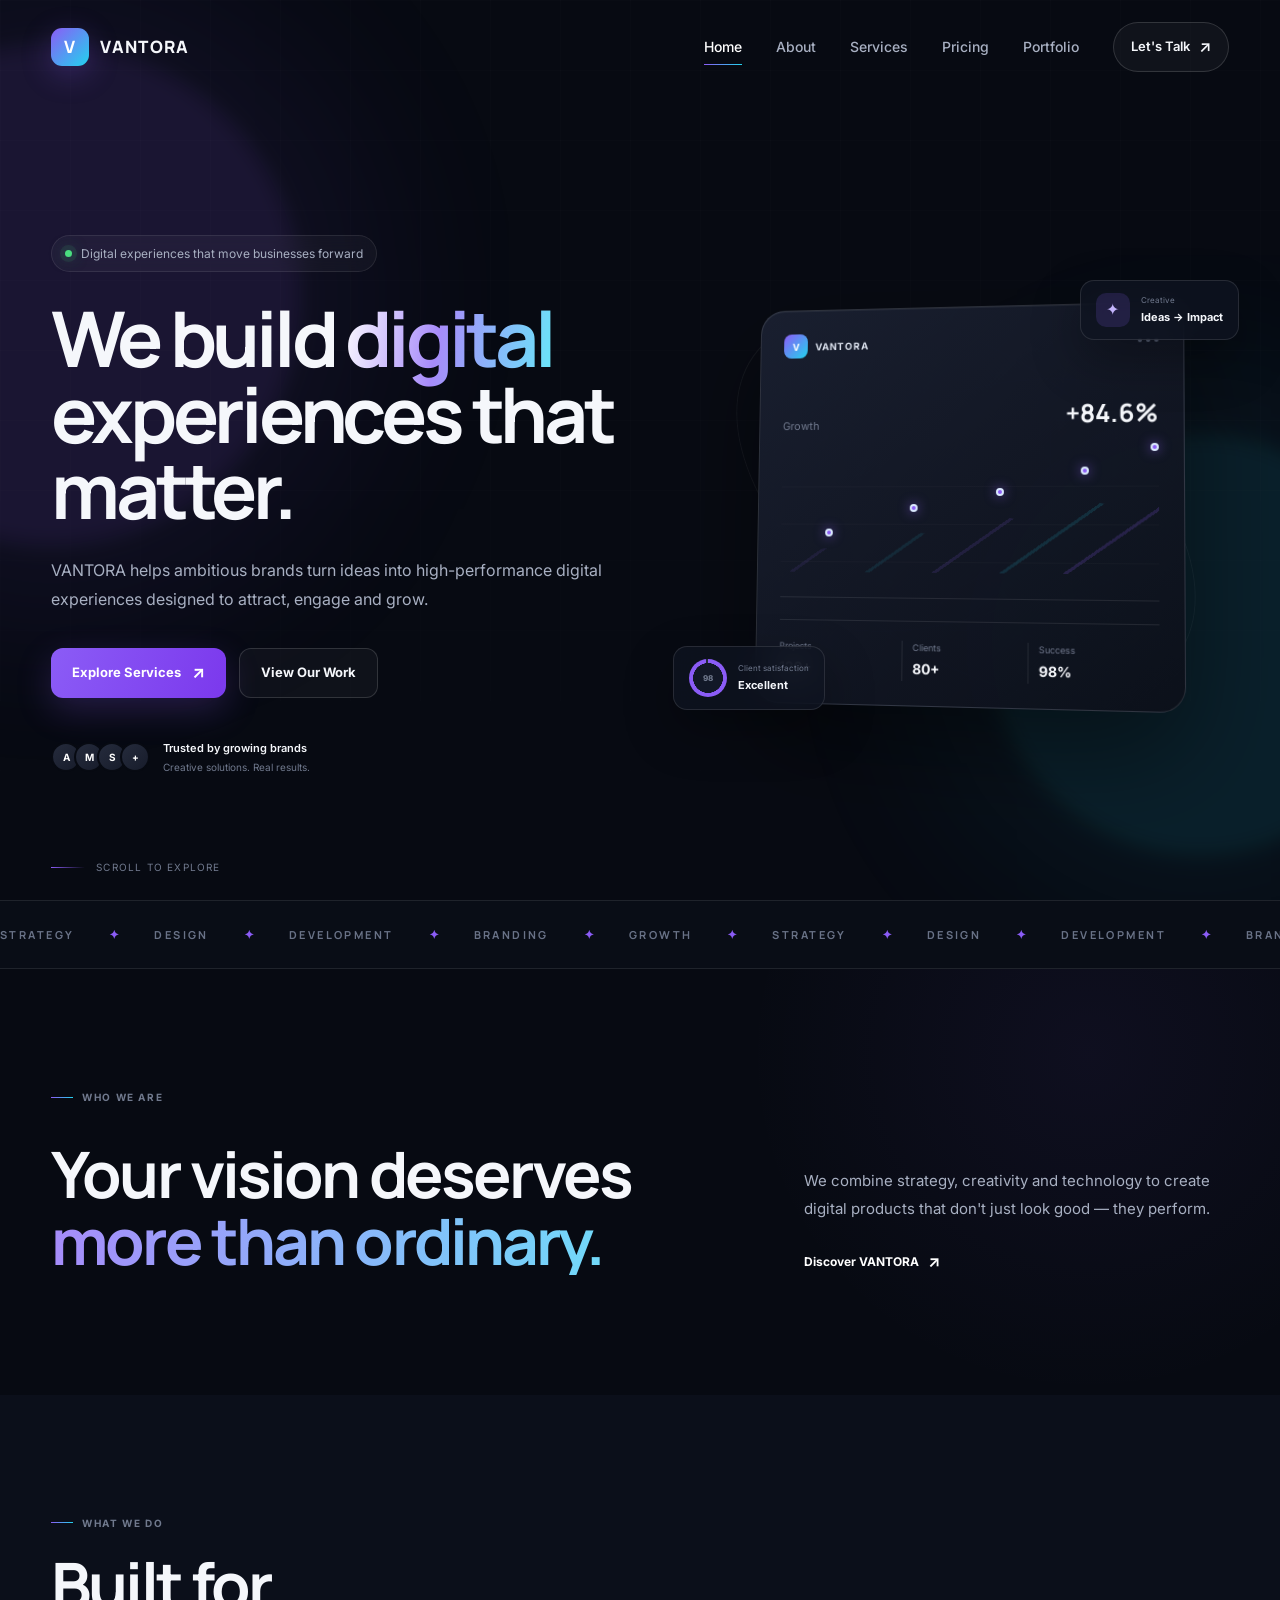
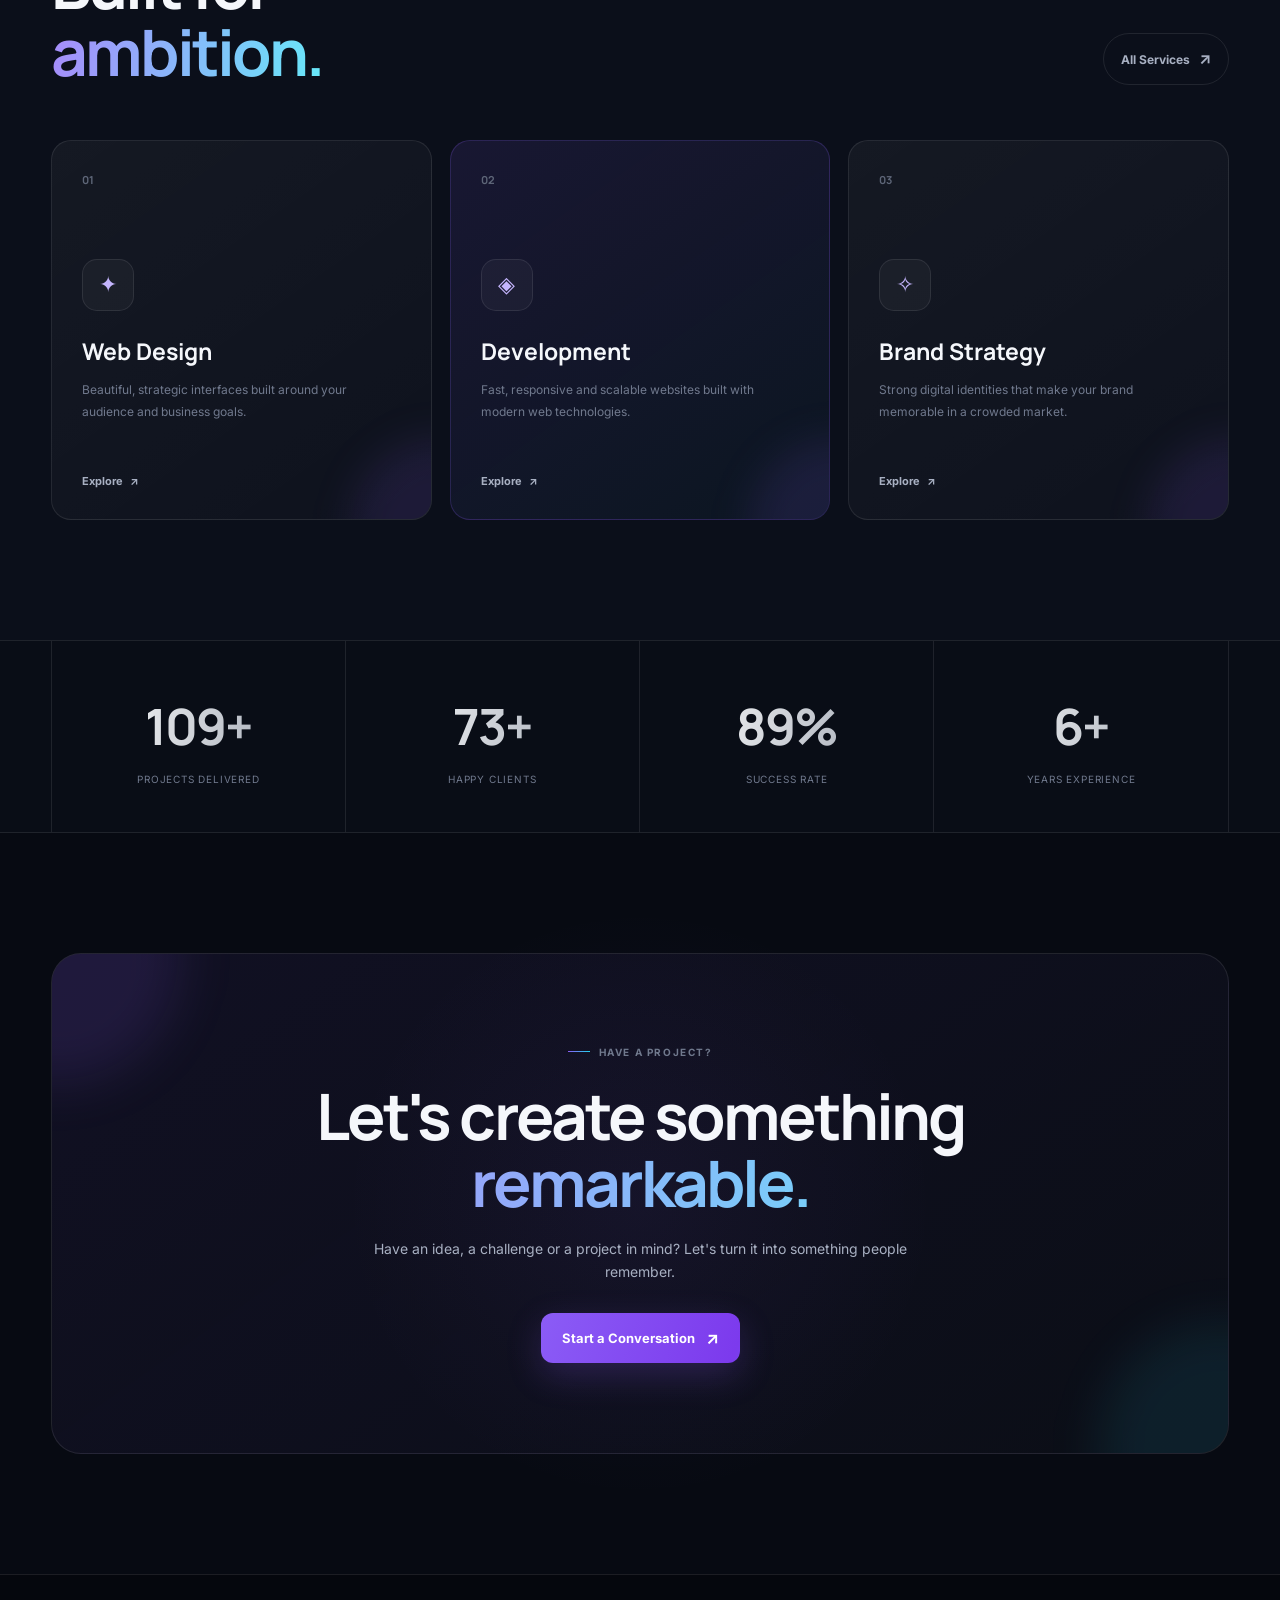
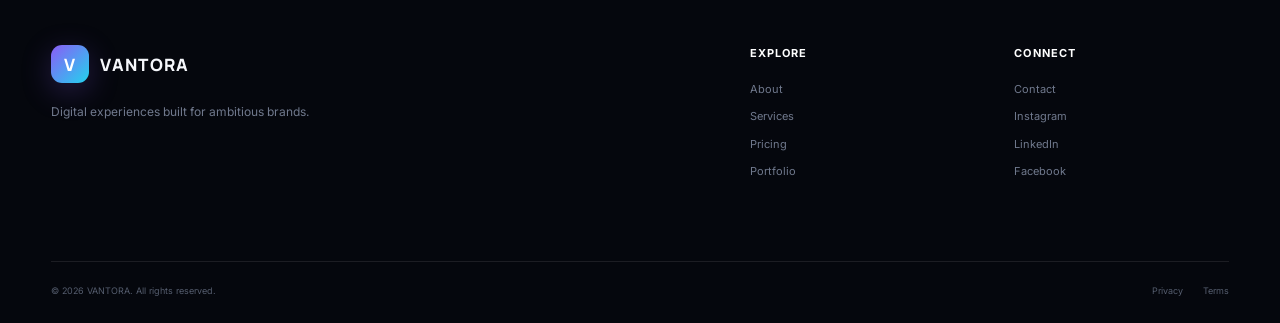
==== index.html @ e3893f73 "Add files via upload" ====
<!DOCTYPE html>
<html lang="en">
<head>
    <meta charset="UTF-8">
    <meta name="viewport" content="width=device-width, initial-scale=1.0">

    <title>VANTORA — Digital Excellence</title>
    <meta name="description" content="VANTORA creates premium digital experiences, modern websites and powerful digital solutions.">

    <link rel="preconnect" href="https://fonts.googleapis.com">
    <link rel="preconnect" href="https://fonts.gstatic.com" crossorigin>
    <link href="https://fonts.googleapis.com/css2?family=Inter:wght@400;500;600;700;800&family=Manrope:wght@500;600;700;800&display=swap" rel="stylesheet">

    <link rel="stylesheet" href="style.css">
</head>

<body>

    <!-- =========================
         PAGE LOADER
    ========================== -->
    <div class="page-loader" id="pageLoader">
        <div class="loader-logo">V</div>
        <div class="loader-line"></div>
    </div>


    <!-- =========================
         HEADER
    ========================== -->
    <header class="header" id="header">

        <div class="container nav-container">

            <a href="index.html" class="logo">
                <span class="logo-mark">V</span>
                <span class="logo-text">VANTORA</span>
            </a>

            <nav class="nav-menu" id="navMenu">

                <a href="index.html" class="nav-link active">Home</a>
                <a href="about.html" class="nav-link">About</a>
                <a href="services.html" class="nav-link">Services</a>
                <a href="pricing.html" class="nav-link">Pricing</a>
                <a href="portfolio.html" class="nav-link">Portfolio</a>

                <a href="contact.html" class="nav-cta">
                    Let's Talk
                    <span>↗</span>
                </a>

            </nav>

            <button class="menu-toggle" id="menuToggle" aria-label="Open Menu">
                <span></span>
                <span></span>
                <span></span>
            </button>

        </div>

    </header>


    <!-- =========================
         HERO SECTION
    ========================== -->
    <main>

        <section class="hero">

            <div class="hero-glow glow-one"></div>
            <div class="hero-glow glow-two"></div>

            <div class="hero-grid"></div>

            <div class="container hero-container">

                <div class="hero-content">

                    <div class="hero-badge">
                        <span class="status-dot"></span>
                        Digital experiences that move businesses forward
                    </div>

                    <h1>
                        We build
                        <span class="gradient-text">digital</span>
                        experiences that matter.
                    </h1>

                    <p class="hero-description">
                        VANTORA helps ambitious brands turn ideas into
                        high-performance digital experiences designed to
                        attract, engage and grow.
                    </p>

                    <div class="hero-buttons">

                        <a href="services.html" class="btn btn-primary">
                            Explore Services
                            <span>↗</span>
                        </a>

                        <a href="portfolio.html" class="btn btn-secondary">
                            View Our Work
                        </a>

                    </div>

                    <div class="hero-trust">

                        <div class="trust-avatars">
                            <div class="avatar">A</div>
                            <div class="avatar">M</div>
                            <div class="avatar">S</div>
                            <div class="avatar">+</div>
                        </div>

                        <div>
                            <strong>Trusted by growing brands</strong>
                            <span>Creative solutions. Real results.</span>
                        </div>

                    </div>

                </div>


                <!-- HERO VISUAL -->

                <div class="hero-visual">

                    <div class="visual-orbit orbit-one"></div>
                    <div class="visual-orbit orbit-two"></div>

                    <div class="visual-card main-card">

                        <div class="card-top">

                            <div class="mini-brand">
                                <span>V</span>
                                VANTORA
                            </div>

                            <div class="card-dots">
                                <i></i>
                                <i></i>
                                <i></i>
                            </div>

                        </div>

                        <div class="chart-area">

                            <div class="chart-label">
                                <span>Growth</span>
                                <strong>+84.6%</strong>
                            </div>

                            <div class="chart">
                                <span class="chart-line"></span>
                                <span class="chart-point point-one"></span>
                                <span class="chart-point point-two"></span>
                                <span class="chart-point point-three"></span>
                                <span class="chart-point point-four"></span>
                                <span class="chart-point point-five"></span>
                            </div>

                        </div>

                        <div class="card-stats">

                            <div>
                                <span>Projects</span>
                                <strong>120+</strong>
                            </div>

                            <div>
                                <span>Clients</span>
                                <strong>80+</strong>
                            </div>

                            <div>
                                <span>Success</span>
                                <strong>98%</strong>
                            </div>

                        </div>

                    </div>


                    <div class="floating-card floating-top">

                        <div class="floating-icon">✦</div>

                        <div>
                            <span>Creative</span>
                            <strong>Ideas → Impact</strong>
                        </div>

                    </div>


                    <div class="floating-card floating-bottom">

                        <div class="progress-circle">
                            <span>98</span>
                        </div>

                        <div>
                            <span>Client satisfaction</span>
                            <strong>Excellent</strong>
                        </div>

                    </div>

                </div>

            </div>


            <div class="hero-bottom">

                <div class="container">

                    <div class="scroll-indicator">
                        <span class="scroll-line"></span>
                        Scroll to explore
                    </div>

                </div>

            </div>

        </section>


        <!-- =========================
             MARQUEE
        ========================== -->

        <section class="marquee-section">

            <div class="marquee">

                <div class="marquee-track">

                    <span>STRATEGY</span>
                    <b>✦</b>
                    <span>DESIGN</span>
                    <b>✦</b>
                    <span>DEVELOPMENT</span>
                    <b>✦</b>
                    <span>BRANDING</span>
                    <b>✦</b>
                    <span>GROWTH</span>
                    <b>✦</b>

                    <span>STRATEGY</span>
                    <b>✦</b>
                    <span>DESIGN</span>
                    <b>✦</b>
                    <span>DEVELOPMENT</span>
                    <b>✦</b>
                    <span>BRANDING</span>
                    <b>✦</b>
                    <span>GROWTH</span>
                    <b>✦</b>

                </div>

            </div>

        </section>


        <!-- =========================
             INTRO SECTION
        ========================== -->

        <section class="intro-section section-padding">

            <div class="container">

                <div class="section-label">
                    <span></span>
                    WHO WE ARE
                </div>

                <div class="intro-grid">

                    <h2>
                        Your vision deserves
                        <span>more than ordinary.</span>
                    </h2>

                    <div class="intro-text">

                        <p>
                            We combine strategy, creativity and technology
                            to create digital products that don't just look
                            good — they perform.
                        </p>

                        <a href="about.html" class="text-link">
                            Discover VANTORA
                            <span>↗</span>
                        </a>

                    </div>

                </div>

            </div>

        </section>


        <!-- =========================
             SERVICES PREVIEW
        ========================== -->

        <section class="services-preview section-padding">

            <div class="container">

                <div class="section-heading">

                    <div>

                        <div class="section-label">
                            <span></span>
                            WHAT WE DO
                        </div>

                        <h2>
                            Built for
                            <span>ambition.</span>
                        </h2>

                    </div>

                    <a href="services.html" class="outline-link">
                        All Services
                        <span>↗</span>
                    </a>

                </div>


                <div class="services-grid">

                    <article class="service-card">

                        <div class="service-number">01</div>

                        <div class="service-icon">✦</div>

                        <h3>Web Design</h3>

                        <p>
                            Beautiful, strategic interfaces built around
                            your audience and business goals.
                        </p>

                        <a href="services.html">
                            Explore
                            <span>↗</span>
                        </a>

                    </article>


                    <article class="service-card featured">

                        <div class="service-number">02</div>

                        <div class="service-icon">◈</div>

                        <h3>Development</h3>

                        <p>
                            Fast, responsive and scalable websites built
                            with modern web technologies.
                        </p>

                        <a href="services.html">
                            Explore
                            <span>↗</span>
                        </a>

                    </article>


                    <article class="service-card">

                        <div class="service-number">03</div>

                        <div class="service-icon">✧</div>

                        <h3>Brand Strategy</h3>

                        <p>
                            Strong digital identities that make your brand
                            memorable in a crowded market.
                        </p>

                        <a href="services.html">
                            Explore
                            <span>↗</span>
                        </a>

                    </article>

                </div>

            </div>

        </section>


        <!-- =========================
             STATS
        ========================== -->

        <section class="stats-section">

            <div class="container stats-grid">

                <div class="stat-item">

                    <strong data-count="120">0</strong>
                    <span>Projects Delivered</span>

                </div>

                <div class="stat-item">

                    <strong data-count="80">0</strong>
                    <span>Happy Clients</span>

                </div>

                <div class="stat-item">

                    <strong data-count="98">0</strong>
                    <span>Success Rate</span>

                </div>

                <div class="stat-item">

                    <strong data-count="7">0</strong>
                    <span>Years Experience</span>

                </div>

            </div>

        </section>


        <!-- =========================
             CTA
        ========================== -->

        <section class="cta-section section-padding">

            <div class="container">

                <div class="cta-box">

                    <div class="cta-glow"></div>

                    <div class="section-label">
                        <span></span>
                        HAVE A PROJECT?
                    </div>

                    <h2>
                        Let's create something
                        <span>remarkable.</span>
                    </h2>

                    <p>
                        Have an idea, a challenge or a project in mind?
                        Let's turn it into something people remember.
                    </p>

                    <a href="contact.html" class="btn btn-primary">
                        Start a Conversation
                        <span>↗</span>
                    </a>

                </div>

            </div>

        </section>

    </main>


    <!-- =========================
         FOOTER
    ========================== -->

    <footer class="footer">

        <div class="container">

            <div class="footer-top">

                <div class="footer-brand">

                    <a href="index.html" class="logo">

                        <span class="logo-mark">V</span>
                        <span class="logo-text">VANTORA</span>

                    </a>

                    <p>
                        Digital experiences built for ambitious brands.
                    </p>

                </div>


                <div class="footer-links">

                    <div>

                        <h4>Explore</h4>

                        <a href="about.html">About</a>
                        <a href="services.html">Services</a>
                        <a href="pricing.html">Pricing</a>
                        <a href="portfolio.html">Portfolio</a>

                    </div>


                    <div>

                        <h4>Connect</h4>

                        <a href="contact.html">Contact</a>
                        <a href="#">Instagram</a>
                        <a href="#">LinkedIn</a>
                        <a href="#">Facebook</a>

                    </div>

                </div>

            </div>


            <div class="footer-bottom">

                <span>
                    © 2026 VANTORA. All rights reserved.
                </span>

                <div>

                    <a href="#">Privacy</a>
                    <a href="#">Terms</a>

                </div>

            </div>

        </div>

    </footer>


    <script src="script.js"></script>

</body>
</html>
---- style.css ----
/* =========================================================
   VANTORA — PREMIUM WEBSITE
   Main Stylesheet
========================================================= */

/* =========================
   ROOT
========================= */

:root {
    --bg: #070a12;
    --bg-soft: #0b0f1a;
    --surface: #101522;
    --surface-2: #151b2a;

    --text: #f5f7fb;
    --text-soft: #a8b0c2;
    --text-muted: #70798d;

    --accent: #8b5cf6;
    --accent-2: #22d3ee;

    --border: rgba(255, 255, 255, 0.09);
    --border-light: rgba(255, 255, 255, 0.14);

    --container: 1200px;

    --radius-sm: 12px;
    --radius-md: 20px;
    --radius-lg: 30px;

    --transition: 0.35s ease;
}


/* =========================
   RESET
========================= */

* {
    margin: 0;
    padding: 0;
    box-sizing: border-box;
}

html {
    scroll-behavior: smooth;
}

body {
    font-family: "Inter", sans-serif;
    background: var(--bg);
    color: var(--text);
    overflow-x: hidden;
    line-height: 1.6;
}

body.loaded {
    overflow-x: hidden;
}

a {
    color: inherit;
    text-decoration: none;
}

button,
input,
textarea {
    font: inherit;
}

button {
    border: none;
    cursor: pointer;
}

img {
    max-width: 100%;
    display: block;
}

::selection {
    background: var(--accent);
    color: white;
}


/* =========================
   SCROLLBAR
========================= */

::-webkit-scrollbar {
    width: 8px;
}

::-webkit-scrollbar-track {
    background: #070a12;
}

::-webkit-scrollbar-thumb {
    background: #292f42;
    border-radius: 20px;
}

::-webkit-scrollbar-thumb:hover {
    background: #444c66;
}


/* =========================
   CONTAINER
========================= */

.container {
    width: min(92%, var(--container));
    margin: 0 auto;
}

.section-padding {
    padding: 120px 0;
}


/* =========================
   PAGE LOADER
========================= */

.page-loader {
    position: fixed;
    inset: 0;
    z-index: 9999;

    display: flex;
    flex-direction: column;
    justify-content: center;
    align-items: center;

    background: #070a12;

    transition:
        opacity 0.7s ease,
        visibility 0.7s ease;
}

.page-loader.hide {
    opacity: 0;
    visibility: hidden;
    pointer-events: none;
}

.loader-logo {
    width: 64px;
    height: 64px;

    display: grid;
    place-items: center;

    border: 1px solid rgba(255,255,255,0.2);
    border-radius: 18px;

    font-family: "Manrope", sans-serif;
    font-size: 28px;
    font-weight: 800;

    background:
        linear-gradient(135deg,
        rgba(139,92,246,0.25),
        rgba(34,211,238,0.12));

    box-shadow:
        0 0 40px rgba(139,92,246,0.25);
}

.loader-line {
    width: 100px;
    height: 2px;

    margin-top: 22px;

    overflow: hidden;

    background: rgba(255,255,255,0.1);
}

.loader-line::after {
    content: "";
    display: block;

    width: 45%;
    height: 100%;

    background: linear-gradient(
        90deg,
        var(--accent),
        var(--accent-2)
    );

    animation: loaderMove 1.2s infinite ease-in-out;
}

@keyframes loaderMove {
    0% {
        transform: translateX(-120%);
    }

    100% {
        transform: translateX(300%);
    }
}


/* =========================
   HEADER
========================= */

.header {
    position: fixed;
    top: 0;
    left: 0;

    width: 100%;
    z-index: 1000;

    padding: 22px 0;

    transition:
        background var(--transition),
        padding var(--transition),
        border var(--transition);
}

.header.scrolled {
    padding: 14px 0;

    background: rgba(7, 10, 18, 0.82);

    backdrop-filter: blur(20px);
    -webkit-backdrop-filter: blur(20px);

    border-bottom: 1px solid var(--border);
}

.nav-container {
    display: flex;
    align-items: center;
    justify-content: space-between;
}


/* =========================
   LOGO
========================= */

.logo {
    display: inline-flex;
    align-items: center;
    gap: 11px;

    font-family: "Manrope", sans-serif;
    font-size: 17px;
    font-weight: 800;
    letter-spacing: 0.08em;
}

.logo-mark {
    width: 38px;
    height: 38px;

    display: grid;
    place-items: center;

    border-radius: 11px;

    background:
        linear-gradient(
            135deg,
            var(--accent),
            var(--accent-2)
        );

    color: white;

    font-size: 17px;

    box-shadow:
        0 8px 30px rgba(139,92,246,0.25);
}

.logo-text {
    color: var(--text);
}


/* =========================
   NAVIGATION
========================= */

.nav-menu {
    display: flex;
    align-items: center;
    gap: 34px;
}

.nav-link {
    position: relative;

    color: var(--text-soft);

    font-size: 14px;
    font-weight: 500;

    transition: color var(--transition);
}

.nav-link::after {
    content: "";

    position: absolute;
    left: 0;
    bottom: -7px;

    width: 0;
    height: 1px;

    background: linear-gradient(
        90deg,
        var(--accent),
        var(--accent-2)
    );

    transition: width var(--transition);
}

.nav-link:hover,
.nav-link.active {
    color: white;
}

.nav-link:hover::after,
.nav-link.active::after {
    width: 100%;
}

.nav-cta {
    display: inline-flex;
    align-items: center;
    gap: 9px;

    padding: 11px 17px;

    border: 1px solid var(--border-light);
    border-radius: 999px;

    background: rgba(255,255,255,0.04);

    font-size: 13px;
    font-weight: 600;

    transition:
        background var(--transition),
        border var(--transition),
        transform var(--transition);
}

.nav-cta span {
    font-size: 16px;
}

.nav-cta:hover {
    background: rgba(255,255,255,0.09);
    border-color: rgba(255,255,255,0.25);
    transform: translateY(-2px);
}


/* =========================
   MOBILE MENU
========================= */

.menu-toggle {
    display: none;

    width: 45px;
    height: 45px;

    border: 1px solid var(--border);
    border-radius: 12px;

    background: rgba(255,255,255,0.04);
}

.menu-toggle span {
    display: block;

    width: 20px;
    height: 2px;

    margin: 4px auto;

    background: white;

    transition: var(--transition);
}


/* =========================
   HERO
========================= */

.hero {
    position: relative;

    min-height: 100vh;

    display: flex;
    align-items: center;

    padding-top: 110px;

    overflow: hidden;
}

.hero-grid {
    position: absolute;
    inset: 0;

    opacity: 0.32;

    background-image:
        linear-gradient(
            rgba(255,255,255,0.035) 1px,
            transparent 1px
        ),
        linear-gradient(
            90deg,
            rgba(255,255,255,0.035) 1px,
            transparent 1px
        );

    background-size: 70px 70px;

    mask-image: linear-gradient(
        to bottom,
        black 0%,
        rgba(0,0,0,0.7) 60%,
        transparent 100%
    );
}

.hero-glow {
    position: absolute;

    border-radius: 50%;

    filter: blur(10px);

    pointer-events: none;
}

.glow-one {
    width: 500px;
    height: 500px;

    top: 5%;
    left: -200px;

    background: rgba(139,92,246,0.14);

    box-shadow:
        0 0 180px 80px rgba(139,92,246,0.08);
}

.glow-two {
    width: 420px;
    height: 420px;

    right: -130px;
    bottom: 5%;

    background: rgba(34,211,238,0.11);

    box-shadow:
        0 0 180px 70px rgba(34,211,238,0.06);
}

.hero-container {
    position: relative;
    z-index: 2;

    display: grid;
    grid-template-columns: 1.05fr 0.95fr;
    gap: 70px;

    align-items: center;
}

.hero-content {
    max-width: 700px;
}

.hero-badge {
    display: inline-flex;
    align-items: center;
    gap: 9px;

    padding: 8px 13px;

    border: 1px solid var(--border);
    border-radius: 999px;

    background: rgba(255,255,255,0.035);

    color: var(--text-soft);

    font-size: 12px;

    backdrop-filter: blur(10px);
}

.status-dot {
    width: 7px;
    height: 7px;

    border-radius: 50%;

    background: #4ade80;

    box-shadow:
        0 0 0 5px rgba(74,222,128,0.09),
        0 0 15px rgba(74,222,128,0.5);

    animation: pulse 2s infinite;
}

@keyframes pulse {
    0%,
    100% {
        opacity: 1;
    }

    50% {
        opacity: 0.45;
    }
}

.hero h1 {
    margin-top: 28px;

    font-family: "Manrope", sans-serif;

    font-size: clamp(48px, 6vw, 82px);
    line-height: 0.99;

    letter-spacing: -0.055em;

    max-width: 760px;
}

.gradient-text {
    background:
        linear-gradient(
            100deg,
            #ffffff 0%,
            #a78bfa 45%,
            #67e8f9 100%
        );

    -webkit-background-clip: text;
    background-clip: text;

    color: transparent;
}

.hero-description {
    max-width: 590px;

    margin-top: 28px;

    color: var(--text-soft);

    font-size: 16px;
    line-height: 1.8;
}

.hero-buttons {
    display: flex;
    flex-wrap: wrap;
    gap: 13px;

    margin-top: 34px;
}

.btn {
    display: inline-flex;
    align-items: center;
    justify-content: center;
    gap: 11px;

    min-height: 50px;

    padding: 0 21px;

    border-radius: 12px;

    font-size: 13px;
    font-weight: 700;

    transition:
        transform var(--transition),
        box-shadow var(--transition),
        background var(--transition);
}

.btn span {
    font-size: 17px;
}

.btn-primary {
    color: white;

    background:
        linear-gradient(
            110deg,
            var(--accent),
            #7c3aed 50%,
            var(--accent-2)
        );

    background-size: 200% 100%;

    box-shadow:
        0 12px 35px rgba(139,92,246,0.22);
}

.btn-primary:hover {
    transform: translateY(-3px);

    background-position: 100% 0;

    box-shadow:
        0 18px 45px rgba(139,92,246,0.3);
}

.btn-secondary {
    border: 1px solid var(--border-light);

    background: rgba(255,255,255,0.035);

    color: var(--text);
}

.btn-secondary:hover {
    transform: translateY(-3px);

    background: rgba(255,255,255,0.08);
}


/* =========================
   HERO TRUST
========================= */

.hero-trust {
    display: flex;
    align-items: center;
    gap: 13px;

    margin-top: 42px;
}

.trust-avatars {
    display: flex;
}

.avatar {
    width: 30px;
    height: 30px;

    margin-left: -7px;

    display: grid;
    place-items: center;

    border: 2px solid var(--bg);
    border-radius: 50%;

    background:
        linear-gradient(
            135deg,
            #252b3c,
            #171c2b
        );

    color: white;

    font-size: 10px;
    font-weight: 700;
}

.avatar:first-child {
    margin-left: 0;
}

.hero-trust strong,
.hero-trust span {
    display: block;
}

.hero-trust strong {
    font-size: 11px;
    font-weight: 600;
}

.hero-trust span {
    margin-top: 2px;

    color: var(--text-muted);

    font-size: 10px;
}


/* =========================
   HERO VISUAL
========================= */

.hero-visual {
    position: relative;

    min-height: 550px;

    display: grid;
    place-items: center;
}

.visual-orbit {
    position: absolute;

    border: 1px solid rgba(255,255,255,0.05);

    border-radius: 50%;

    transform: rotate(-20deg);
}

.orbit-one {
    width: 430px;
    height: 220px;
}

.orbit-two {
    width: 520px;
    height: 300px;

    transform: rotate(35deg);
}

.main-card {
    position: relative;
    z-index: 3;

    width: min(100%, 430px);

    padding: 24px;

    border: 1px solid rgba(255,255,255,0.12);
    border-radius: 25px;

    background:
        linear-gradient(
            145deg,
            rgba(25,31,48,0.96),
            rgba(11,15,25,0.96)
        );

    box-shadow:
        0 40px 100px rgba(0,0,0,0.45),
        inset 0 1px 0 rgba(255,255,255,0.05);

    transform: perspective(1000px) rotateY(-7deg) rotateX(3deg);

    animation: cardFloat 6s ease-in-out infinite;
}

@keyframes cardFloat {
    0%,
    100% {
        transform:
            perspective(1000px)
            rotateY(-7deg)
            rotateX(3deg)
            translateY(0);
    }

    50% {
        transform:
            perspective(1000px)
            rotateY(-7deg)
            rotateX(3deg)
            translateY(-10px);
    }
}

.card-top {
    display: flex;
    justify-content: space-between;
    align-items: center;
}

.mini-brand {
    display: flex;
    align-items: center;
    gap: 8px;

    color: #dbe1ed;

    font-size: 10px;
    font-weight: 700;
    letter-spacing: 0.08em;
}

.mini-brand span {
    width: 25px;
    height: 25px;

    display: grid;
    place-items: center;

    border-radius: 8px;

    background:
        linear-gradient(
            135deg,
            var(--accent),
            var(--accent-2)
        );

    color: white;
}

.card-dots {
    display: flex;
    gap: 4px;
}

.card-dots i {
    width: 4px;
    height: 4px;

    border-radius: 50%;

    background: #51596d;
}

.chart-area {
    margin-top: 40px;
}

.chart-label {
    display: flex;
    align-items: end;
    justify-content: space-between;
}

.chart-label span {
    color: var(--text-muted);
    font-size: 11px;
}

.chart-label strong {
    font-family: "Manrope", sans-serif;
    font-size: 25px;
}

.chart {
    position: relative;

    height: 150px;

    margin-top: 15px;

    border-bottom: 1px solid var(--border);

    background:
        repeating-linear-gradient(
            to bottom,
            transparent 0,
            transparent 37px,
            rgba(255,255,255,0.045) 38px
        );
}

.chart-line {
    position: absolute;

    left: 0;
    bottom: 25px;

    width: 100%;
    height: 100px;

    background:
        linear-gradient(
            145deg,
            transparent 0 7%,
            rgba(139,92,246,0.1) 7% 8%,
            transparent 8% 18%,
            rgba(34,211,238,0.12) 18% 19%,
            transparent 19% 29%,
            rgba(139,92,246,0.15) 29% 30%,
            transparent 30% 44%,
            rgba(34,211,238,0.15) 44% 45%,
            transparent 45% 57%,
            rgba(139,92,246,0.2) 57% 58%,
            transparent 58% 70%,
            rgba(34,211,238,0.2) 70% 71%,
            transparent 71% 82%,
            rgba(139,92,246,0.28) 82% 83%,
            transparent 83%
        );

    clip-path: polygon(
        0 90%,
        12% 76%,
        23% 82%,
        35% 58%,
        47% 66%,
        58% 42%,
        69% 51%,
        80% 26%,
        90% 34%,
        100% 4%,
        100% 100%,
        0 100%
    );

    opacity: 0.65;
}

.chart-point {
    position: absolute;

    width: 8px;
    height: 8px;

    border: 2px solid #dbeafe;

    border-radius: 50%;

    background: var(--accent);

    box-shadow:
        0 0 12px rgba(139,92,246,0.7);
}

.point-one {
    left: 12%;
    bottom: 61px;
}

.point-two {
    left: 35%;
    bottom: 86px;
}

.point-three {
    left: 58%;
    bottom: 102px;
}

.point-four {
    left: 80%;
    bottom: 123px;
}

.point-five {
    right: 0;
    bottom: 146px;
}

.card-stats {
    display: grid;
    grid-template-columns: repeat(3, 1fr);

    margin-top: 22px;

    padding-top: 19px;

    border-top: 1px solid var(--border);
}

.card-stats div {
    padding-right: 10px;

    border-right: 1px solid var(--border);
}

.card-stats div:last-child {
    border-right: none;
    padding-left: 10px;
}

.card-stats div:nth-child(2) {
    padding-left: 10px;
}

.card-stats span,
.card-stats strong {
    display: block;
}

.card-stats span {
    color: var(--text-muted);
    font-size: 9px;
}

.card-stats strong {
    margin-top: 3px;
    font-size: 14px;
}


/* =========================
   FLOATING CARDS
========================= */

.floating-card {
    position: absolute;
    z-index: 5;

    display: flex;
    align-items: center;
    gap: 11px;

    padding: 12px 15px;

    border: 1px solid rgba(255,255,255,0.11);
    border-radius: 14px;

    background: rgba(15,20,32,0.78);

    backdrop-filter: blur(16px);
    -webkit-backdrop-filter: blur(16px);

    box-shadow:
        0 20px 50px rgba(0,0,0,0.3);
}

.floating-top {
    top: 50px;
    right: -10px;

    animation: floatingTop 5s ease-in-out infinite;
}

.floating-bottom {
    left: -30px;
    bottom: 70px;

    animation: floatingBottom 5.5s ease-in-out infinite;
}

@keyframes floatingTop {
    0%,
    100% {
        transform: translateY(0);
    }

    50% {
        transform: translateY(-12px);
    }
}

@keyframes floatingBottom {
    0%,
    100% {
        transform: translateY(0);
    }

    50% {
        transform: translateY(10px);
    }
}

.floating-icon {
    width: 34px;
    height: 34px;

    display: grid;
    place-items: center;

    border-radius: 10px;

    background:
        rgba(139,92,246,0.16);

    color: #c4b5fd;
}

.floating-card span,
.floating-card strong {
    display: block;
}

.floating-card span {
    color: var(--text-muted);
    font-size: 8px;
}

.floating-card strong {
    margin-top: 2px;
    font-size: 11px;
}

.progress-circle {
    width: 38px;
    height: 38px;

    display: grid;
    place-items: center;

    border-radius: 50%;

    background:
        radial-gradient(
            circle,
            #121827 55%,
            transparent 56%
        ),
        conic-gradient(
            var(--accent) 0 98%,
            #242b3b 98%
        );

    font-size: 10px;
    font-weight: 800;
}


/* =========================
   HERO BOTTOM
========================= */

.hero-bottom {
    position: absolute;

    left: 0;
    bottom: 25px;

    width: 100%;

    z-index: 5;
}

.scroll-indicator {
    display: flex;
    align-items: center;
    gap: 11px;

    color: var(--text-muted);

    font-size: 10px;
    text-transform: uppercase;
    letter-spacing: 0.12em;
}

.scroll-line {
    width: 34px;
    height: 1px;

    background: linear-gradient(
        90deg,
        var(--accent),
        transparent
    );
}


/* =========================
   MARQUEE
========================= */

.marquee-section {
    overflow: hidden;

    border-top: 1px solid var(--border);
    border-bottom: 1px solid var(--border);

    background: #090d16;
}

.marquee {
    padding: 24px 0;
}

.marquee-track {
    width: max-content;

    display: flex;
    align-items: center;
    gap: 35px;

    animation: marquee 24s linear infinite;
}

.marquee-track span {
    font-family: "Manrope", sans-serif;

    color: #697287;

    font-size: 11px;
    font-weight: 700;
    letter-spacing: 0.22em;
}

.marquee-track b {
    color: #8b5cf6;
    font-size: 12px;
}

@keyframes marquee {
    from {
        transform: translateX(0);
    }

    to {
        transform: translateX(-50%);
    }
}


/* =========================
   SECTION LABEL
========================= */

.section-label {
    display: flex;
    align-items: center;
    gap: 9px;

    color: var(--text-muted);

    font-size: 10px;
    font-weight: 700;

    letter-spacing: 0.16em;
}

.section-label span {
    width: 22px;
    height: 1px;

    background:
        linear-gradient(
            90deg,
            var(--accent),
            var(--accent-2)
        );
}


/* =========================
   INTRO
========================= */

.intro-section {
    background:
        radial-gradient(
            circle at 85% 20%,
            rgba(139,92,246,0.06),
            transparent 30%
        );
}

.intro-grid {
    display: grid;
    grid-template-columns: 1fr 0.65fr;
    gap: 100px;

    margin-top: 35px;

    align-items: end;
}

.intro-grid h2,
.section-heading h2 {
    font-family: "Manrope", sans-serif;

    font-size: clamp(38px, 5vw, 65px);
    line-height: 1.05;

    letter-spacing: -0.045em;
}

.intro-grid h2 span,
.section-heading h2 span,
.cta-box h2 span {
    display: block;

    background:
        linear-gradient(
            100deg,
            #a78bfa,
            #67e8f9
        );

    -webkit-background-clip: text;
    background-clip: text;

    color: transparent;
}

.intro-text p {
    color: var(--text-soft);

    font-size: 15px;
    line-height: 1.85;
}

.text-link,
.outline-link {
    display: inline-flex;
    align-items: center;
    gap: 9px;

    margin-top: 26px;

    color: white;

    font-size: 12px;
    font-weight: 700;
}

.text-link span,
.outline-link span {
    font-size: 16px;

    transition: transform var(--transition);
}

.text-link:hover span,
.outline-link:hover span {
    transform: translate(4px, -4px);
}


/* =========================
   SERVICES
========================= */

.services-preview {
    background: var(--bg-soft);
}

.section-heading {
    display: flex;
    justify-content: space-between;
    align-items: end;
    gap: 30px;
}

.section-heading h2 {
    margin-top: 20px;
}

.outline-link {
    margin-top: 0;

    padding: 12px 17px;

    border: 1px solid var(--border);
    border-radius: 999px;

    color: var(--text-soft);

    transition:
        background var(--transition),
        color var(--transition),
        border var(--transition);
}

.outline-link:hover {
    color: white;

    border-color: var(--border-light);

    background: rgba(255,255,255,0.05);
}

.services-grid {
    display: grid;
    grid-template-columns: repeat(3, 1fr);
    gap: 18px;

    margin-top: 55px;
}

.service-card {
    position: relative;

    min-height: 380px;

    padding: 30px;

    overflow: hidden;

    border: 1px solid var(--border);
    border-radius: var(--radius-md);

    background:
        linear-gradient(
            145deg,
            rgba(255,255,255,0.045),
            rgba(255,255,255,0.015)
        );

    transition:
        transform var(--transition),
        border var(--transition),
        background var(--transition);
}

.service-card::before {
    content: "";

    position: absolute;

    width: 180px;
    height: 180px;

    right: -100px;
    bottom: -100px;

    border-radius: 50%;

    background: rgba(139,92,246,0.12);

    filter: blur(20px);

    transition: transform 0.5s ease;
}

.service-card:hover {
    transform: translateY(-8px);

    border-color: rgba(139,92,246,0.32);

    background:
        linear-gradient(
            145deg,
            rgba(139,92,246,0.09),
            rgba(255,255,255,0.025)
        );
}

.service-card:hover::before {
    transform: scale(2);
}

.service-card.featured {
    background:
        linear-gradient(
            145deg,
            rgba(139,92,246,0.11),
            rgba(34,211,238,0.035)
        );

    border-color: rgba(139,92,246,0.22);
}

.service-number {
    color: #5e6678;

    font-family: "Manrope", sans-serif;

    font-size: 11px;
    font-weight: 700;
}

.service-icon {
    width: 52px;
    height: 52px;

    display: grid;
    place-items: center;

    margin-top: 70px;

    border: 1px solid var(--border);
    border-radius: 15px;

    background: rgba(255,255,255,0.035);

    color: #c4b5fd;

    font-size: 22px;

    transition:
        transform var(--transition),
        background var(--transition);
}

.service-card:hover .service-icon {
    transform: rotate(8deg) scale(1.08);

    background: rgba(139,92,246,0.14);
}

.service-card h3 {
    margin-top: 22px;

    font-family: "Manrope", sans-serif;

    font-size: 23px;
}

.service-card p {
    max-width: 310px;

    margin-top: 10px;

    color: var(--text-muted);

    font-size: 12px;
    line-height: 1.8;
}

.service-card a {
    position: absolute;

    left: 30px;
    bottom: 28px;

    display: inline-flex;
    align-items: center;
    gap: 7px;

    color: var(--text-soft);

    font-size: 11px;
    font-weight: 700;
}

.service-card a span {
    transition: transform var(--transition);
}

.service-card a:hover span {
    transform: translate(3px, -3px);
}


/* =========================
   STATS
========================= */

.stats-section {
    border-top: 1px solid var(--border);
    border-bottom: 1px solid var(--border);

    background: #090d16;
}

.stats-grid {
    display: grid;
    grid-template-columns: repeat(4, 1fr);
}

.stat-item {
    padding: 45px 25px;

    text-align: center;

    border-right: 1px solid var(--border);
}

.stat-item:first-child {
    border-left: 1px solid var(--border);
}

.stat-item strong {
    display: block;

    font-family: "Manrope", sans-serif;

    font-size: clamp(35px, 4vw, 50px);

    letter-spacing: -0.04em;

    background:
        linear-gradient(
            100deg,
            white,
            #9ca3af
        );

    -webkit-background-clip: text;
    background-clip: text;

    color: transparent;
}

.stat-item strong::after {
    content: "+";
}

.stat-item:nth-child(3) strong::after {
    content: "%";
}

.stat-item span {
    display: block;

    margin-top: 5px;

    color: var(--text-muted);

    font-size: 10px;
    text-transform: uppercase;
    letter-spacing: 0.08em;
}


/* =========================
   CTA
========================= */

.cta-section {
    background:
        radial-gradient(
            circle at 50% 50%,
            rgba(139,92,246,0.06),
            transparent 40%
        );
}

.cta-box {
    position: relative;

    padding: 90px 50px;

    overflow: hidden;

    border: 1px solid var(--border);
    border-radius: var(--radius-lg);

    text-align: center;

    background:
        linear-gradient(
            145deg,
            rgba(139,92,246,0.08),
            rgba(255,255,255,0.02)
        );
}

.cta-box::before,
.cta-box::after {
    content: "";

    position: absolute;

    border-radius: 50%;

    pointer-events: none;
}

.cta-box::before {
    width: 250px;
    height: 250px;

    left: -120px;
    top: -120px;

    background: rgba(139,92,246,0.12);

    filter: blur(25px);
}

.cta-box::after {
    width: 250px;
    height: 250px;

    right: -120px;
    bottom: -120px;

    background: rgba(34,211,238,0.09);

    filter: blur(25px);
}

.cta-box .section-label {
    justify-content: center;
}

.cta-box h2 {
    position: relative;
    z-index: 2;

    max-width: 800px;

    margin: 22px auto 0;

    font-family: "Manrope", sans-serif;

    font-size: clamp(38px, 5vw, 65px);
    line-height: 1.05;

    letter-spacing: -0.045em;
}

.cta-box p {
    position: relative;
    z-index: 2;

    max-width: 560px;

    margin: 22px auto 30px;

    color: var(--text-soft);

    font-size: 14px;
}

.cta-box .btn {
    position: relative;
    z-index: 2;
}


/* =========================
   FOOTER
========================= */

.footer {
    padding: 70px 0 25px;

    border-top: 1px solid var(--border);

    background: #05070d;
}

.footer-top {
    display: grid;
    grid-template-columns: 1fr 0.8fr;
    gap: 100px;
}

.footer-brand p {
    max-width: 300px;

    margin-top: 18px;

    color: var(--text-muted);

    font-size: 12px;
    line-height: 1.8;
}

.footer-links {
    display: grid;
    grid-template-columns: repeat(2, 1fr);
    gap: 50px;
}

.footer-links h4 {
    margin-bottom: 18px;

    color: white;

    font-size: 11px;
    text-transform: uppercase;
    letter-spacing: 0.1em;
}

.footer-links a {
    display: block;

    width: fit-content;

    margin-bottom: 10px;

    color: var(--text-muted);

    font-size: 11px;

    transition: color var(--transition);
}

.footer-links a:hover {
    color: white;
}

.footer-bottom {
    display: flex;
    justify-content: space-between;
    align-items: center;

    margin-top: 70px;
    padding-top: 22px;

    border-top: 1px solid var(--border);

    color: #555d6e;

    font-size: 9px;
}

.footer-bottom div {
    display: flex;
    gap: 20px;
}

.footer-bottom a:hover {
    color: white;
}


/* =========================
   REVEAL ANIMATION
========================= */

.reveal {
    opacity: 0;
    transform: translateY(25px);

    transition:
        opacity 0.8s ease,
        transform 0.8s ease;
}

.reveal.visible {
    opacity: 1;
    transform: translateY(0);
}


/* =========================
   RESPONSIVE — TABLET
========================= */

@media (max-width: 1000px) {

    .hero-container {
        grid-template-columns: 1fr;

        gap: 40px;

        padding-top: 50px;
    }

    .hero-content {
        max-width: 800px;
    }

    .hero-visual {
        min-height: 470px;
    }

    .hero h1 {
        max-width: 800px;
    }

    .intro-grid {
        grid-template-columns: 1fr;

        gap: 35px;
    }

    .services-grid {
        grid-template-columns: 1fr 1fr;
    }

    .services-grid .service-card:last-child {
        grid-column: span 2;
    }

    .footer-top {
        grid-template-columns: 1fr;

        gap: 50px;
    }
}


/* =========================
   RESPONSIVE — MOBILE
========================= */

@media (max-width: 760px) {

    .section-padding {
        padding: 85px 0;
    }

    .header {
        padding: 15px 0;
    }

    .header.scrolled {
        padding: 12px 0;
    }

    .logo-text {
        font-size: 15px;
    }

    .logo-mark {
        width: 35px;
        height: 35px;
    }

    .menu-toggle {
        display: block;
    }

    .nav-menu {
        position: fixed;

        top: 75px;
        left: 4%;

        width: 92%;

        padding: 25px;

        display: flex;
        flex-direction: column;
        align-items: stretch;

        gap: 0;

        border: 1px solid var(--border);
        border-radius: 20px;

        background:
            rgba(10,14,24,0.96);

        backdrop-filter: blur(20px);
        -webkit-backdrop-filter: blur(20px);

        opacity: 0;
        visibility: hidden;
        transform: translateY(-15px);

        transition:
            opacity var(--transition),
            visibility var(--transition),
            transform var(--transition);
    }

    .nav-menu.open {
        opacity: 1;
        visibility: visible;
        transform: translateY(0);
    }

    .nav-link {
        padding: 14px 5px;

        border-bottom: 1px solid var(--border);
    }

    .nav-link::after {
        display: none;
    }

    .nav-cta {
        justify-content: center;

        margin-top: 17px;
    }

    .hero {
        min-height: auto;

        padding-top: 120px;
        padding-bottom: 70px;
    }

    .hero h1 {
        font-size: clamp(42px, 13vw, 62px);
    }

    .hero-description {
        font-size: 14px;
    }

    .hero-buttons {
        flex-direction: column;
    }

    .btn {
        width: 100%;
    }

    .hero-trust {
        margin-top: 30px;
    }

    .hero-visual {
        min-height: 400px;

        margin-top: 20px;
    }

    .main-card {
        width: 92%;

        padding: 19px;

        transform: none;
    }

    .orbit-one {
        width: 330px;
        height: 180px;
    }

    .orbit-two {
        width: 380px;
        height: 220px;
    }

    .floating-top {
        top: 20px;
        right: 0;
    }

    .floating-bottom {
        left: 0;
        bottom: 20px;
    }

    .scroll-indicator {
        display: none;
    }

    .intro-grid h2,
    .section-heading h2,
    .cta-box h2 {
        font-size: 39px;
    }

    .section-heading {
        align-items: flex-start;
        flex-direction: column;
    }

    .services-grid {
        grid-template-columns: 1fr;
    }

    .services-grid .service-card:last-child {
        grid-column: auto;
    }

    .service-card {
        min-height: 350px;
    }

    .stats-grid {
        grid-template-columns: 1fr 1fr;
    }

    .stat-item {
        padding: 35px 15px;

        border-bottom: 1px solid var(--border);
    }

    .stat-item:nth-child(2) {
        border-right: none;
    }

    .stat-item:nth-child(3) {
        border-left: 1px solid var(--border);
        border-bottom: none;
    }

    .stat-item:nth-child(4) {
        border-right: none;
        border-bottom: none;
    }

    .cta-box {
        padding: 65px 22px;
    }

    .footer-links {
        grid-template-columns: 1fr 1fr;
        gap: 25px;
    }

    .footer-bottom {
        align-items: flex-start;
        flex-direction: column;
        gap: 15px;
    }
}


/* =========================
   SMALL MOBILE
========================= */

@media (max-width: 430px) {

    .container {
        width: 90%;
    }

    .hero h1 {
        font-size: 43px;
    }

    .hero-badge {
        font-size: 9px;
    }

    .hero-visual {
        min-height: 340px;
    }

    .floating-card {
        transform: scale(0.86);
    }

    .floating-top {
        right: -8px;
    }

    .floating-bottom {
        left: -8px;
    }

    .chart-area {
        margin-top: 25px;
    }

    .chart {
        height: 120px;
    }

    .point-five {
        bottom: 126px;
    }

    .service-card {
        min-height: 330px;
    }

    .cta-box h2 {
        font-size: 35px;
    }
}
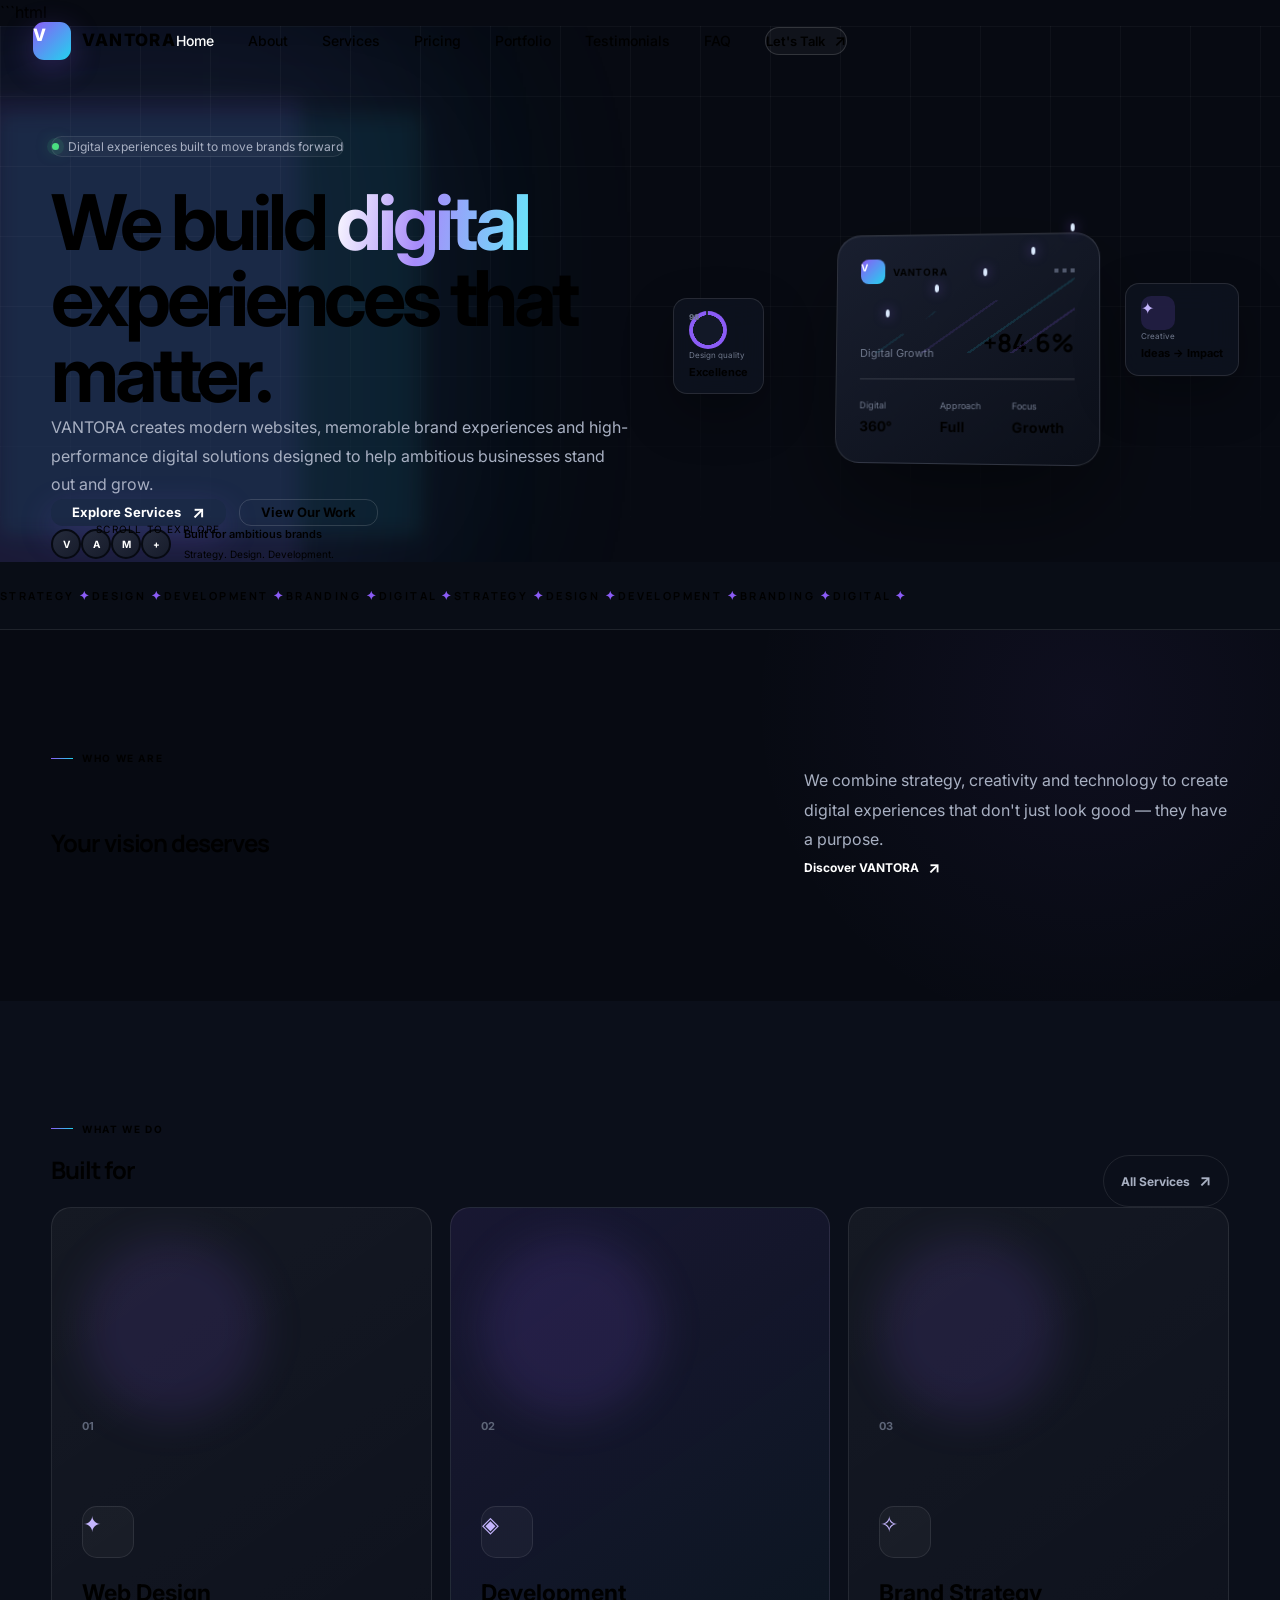
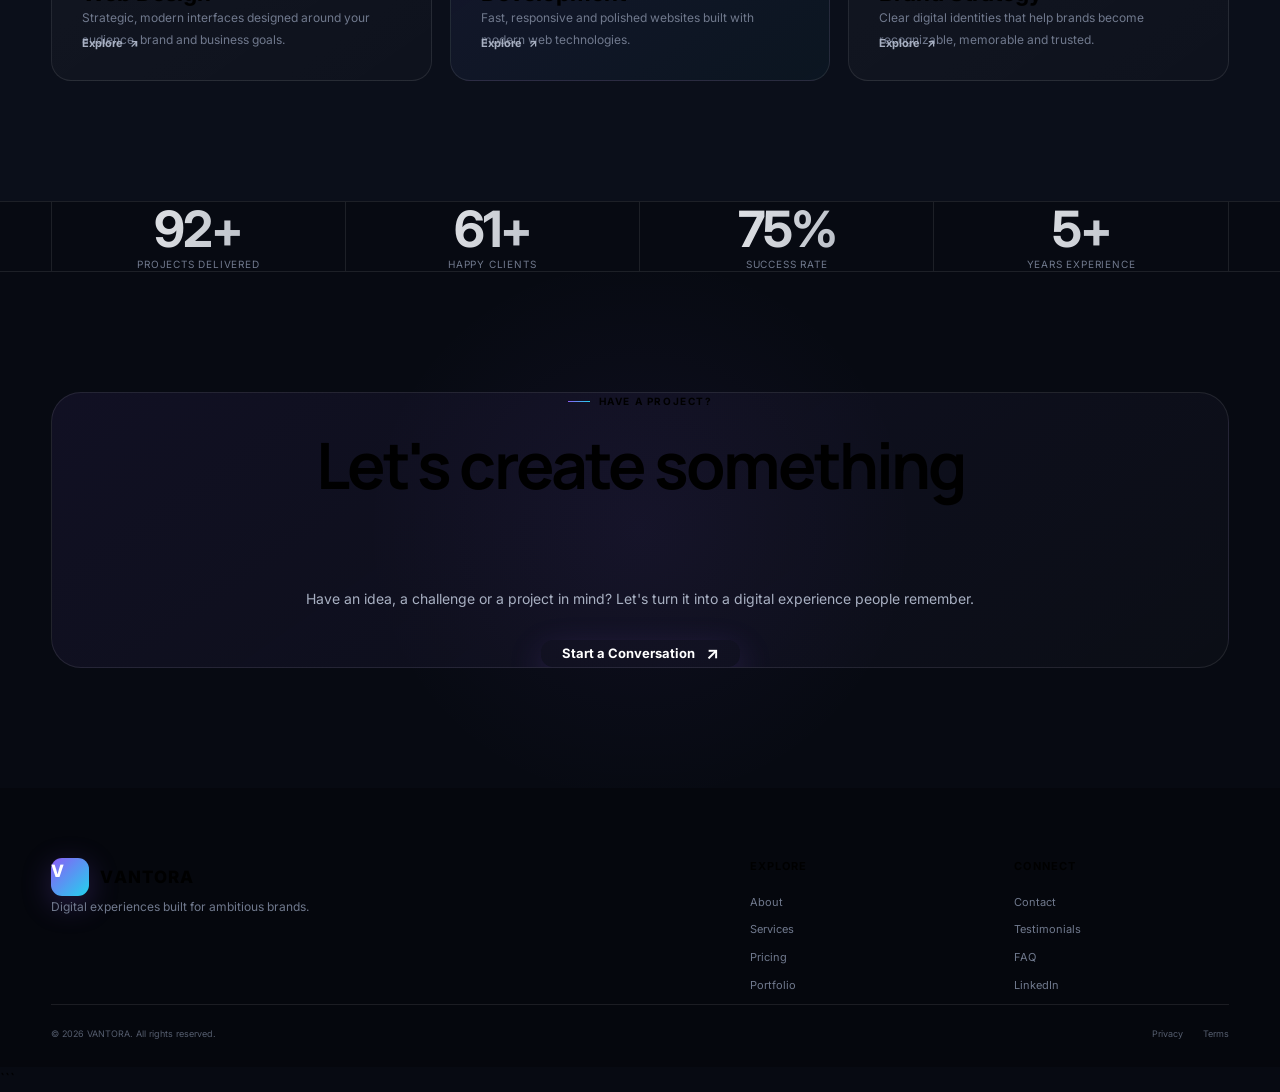
==== commit f5ed20d5: "Update index.html" ====
--- a/index.html
+++ b/index.html
@@ -1,61 +1,200 @@
+```html
 <!DOCTYPE html>
 <html lang="en">
 <head>
+
     <meta charset="UTF-8">
-    <meta name="viewport" content="width=device-width, initial-scale=1.0">
-
-    <title>VANTORA — Digital Excellence</title>
-    <meta name="description" content="VANTORA creates premium digital experiences, modern websites and powerful digital solutions.">
+
+    <meta
+        name="viewport"
+        content="width=device-width, initial-scale=1.0"
+    >
+
+    <meta
+        name="description"
+        content="VANTORA creates premium websites, digital experiences and modern digital solutions for ambitious brands."
+    >
+
+    <meta
+        name="theme-color"
+        content="#070b14"
+    >
+
+    <title>VANTORA — Digital Experiences That Matter</title>
+
+
+    <!-- =========================
+         GOOGLE FONTS
+    ========================== -->
 
     <link rel="preconnect" href="https://fonts.googleapis.com">
-    <link rel="preconnect" href="https://fonts.gstatic.com" crossorigin>
-    <link href="https://fonts.googleapis.com/css2?family=Inter:wght@400;500;600;700;800&family=Manrope:wght@500;600;700;800&display=swap" rel="stylesheet">
-
-    <link rel="stylesheet" href="style.css">
+
+    <link
+        rel="preconnect"
+        href="https://fonts.gstatic.com"
+        crossorigin
+    >
+
+    <link
+        href="https://fonts.googleapis.com/css2?family=Inter:wght@400;500;600;700;800&family=Manrope:wght@500;600;700;800&display=swap"
+        rel="stylesheet"
+    >
+
+
+    <!-- =========================
+         MAIN STYLESHEET
+    ========================== -->
+
+    <link
+        rel="stylesheet"
+        href="style.css"
+    >
+
 </head>
 
+
 <body>
+
 
     <!-- =========================
          PAGE LOADER
     ========================== -->
-    <div class="page-loader" id="pageLoader">
-        <div class="loader-logo">V</div>
+
+    <div
+        class="page-loader"
+        id="pageLoader"
+        aria-hidden="true"
+    >
+
+        <div class="loader-logo">
+            V
+        </div>
+
         <div class="loader-line"></div>
+
     </div>
 
 
     <!-- =========================
          HEADER
     ========================== -->
-    <header class="header" id="header">
+
+    <header
+        class="header"
+        id="header"
+    >
 
         <div class="container nav-container">
 
-            <a href="index.html" class="logo">
-                <span class="logo-mark">V</span>
-                <span class="logo-text">VANTORA</span>
+
+            <!-- LOGO -->
+
+            <a
+                href="index.html"
+                class="logo"
+                aria-label="VANTORA Home"
+            >
+
+                <span class="logo-mark">
+                    V
+                </span>
+
+                <span class="logo-text">
+                    VANTORA
+                </span>
+
             </a>
 
-            <nav class="nav-menu" id="navMenu">
-
-                <a href="index.html" class="nav-link active">Home</a>
-                <a href="about.html" class="nav-link">About</a>
-                <a href="services.html" class="nav-link">Services</a>
-                <a href="pricing.html" class="nav-link">Pricing</a>
-                <a href="portfolio.html" class="nav-link">Portfolio</a>
-
-                <a href="contact.html" class="nav-cta">
+
+            <!-- NAVIGATION -->
+
+            <nav
+                class="nav-menu"
+                id="navMenu"
+                aria-label="Main navigation"
+            >
+
+                <a
+                    href="index.html"
+                    class="nav-link active"
+                    aria-current="page"
+                >
+                    Home
+                </a>
+
+                <a
+                    href="about.html"
+                    class="nav-link"
+                >
+                    About
+                </a>
+
+                <a
+                    href="services.html"
+                    class="nav-link"
+                >
+                    Services
+                </a>
+
+                <a
+                    href="pricing.html"
+                    class="nav-link"
+                >
+                    Pricing
+                </a>
+
+                <a
+                    href="portfolio.html"
+                    class="nav-link"
+                >
+                    Portfolio
+                </a>
+
+                <a
+                    href="testimonials.html"
+                    class="nav-link"
+                >
+                    Testimonials
+                </a>
+
+                <a
+                    href="faq.html"
+                    class="nav-link"
+                >
+                    FAQ
+                </a>
+
+                <a
+                    href="contact.html"
+                    class="nav-cta"
+                >
+
                     Let's Talk
-                    <span>↗</span>
+
+                    <span aria-hidden="true">
+                        ↗
+                    </span>
+
                 </a>
 
             </nav>
 
-            <button class="menu-toggle" id="menuToggle" aria-label="Open Menu">
+
+            <!-- MOBILE MENU -->
+
+            <button
+                class="menu-toggle"
+                id="menuToggle"
+                type="button"
+                aria-label="Open navigation menu"
+                aria-controls="navMenu"
+                aria-expanded="false"
+            >
+
                 <span></span>
                 <span></span>
                 <span></span>
+
             </button>
 
         </div>
@@ -64,63 +203,152 @@
 
 
     <!-- =========================
-         HERO SECTION
+         MAIN CONTENT
     ========================== -->
+
     <main>
 
+
+        <!-- =========================
+             HERO SECTION
+        ========================== -->
+
         <section class="hero">
 
-            <div class="hero-glow glow-one"></div>
-            <div class="hero-glow glow-two"></div>
-
-            <div class="hero-grid"></div>
+            <div
+                class="hero-glow glow-one"
+                aria-hidden="true"
+            ></div>
+
+            <div
+                class="hero-glow glow-two"
+                aria-hidden="true"
+            ></div>
+
+            <div
+                class="hero-grid"
+                aria-hidden="true"
+            ></div>
+
 
             <div class="container hero-container">
 
+
+                <!-- HERO CONTENT -->
+
                 <div class="hero-content">
 
+
+                    <!-- BADGE -->
+
                     <div class="hero-badge">
-                        <span class="status-dot"></span>
-                        Digital experiences that move businesses forward
+
+                        <span
+                            class="status-dot"
+                            aria-hidden="true"
+                        ></span>
+
+                        Digital experiences built to move brands forward
+
                     </div>
 
+
+                    <!-- HEADING -->
+
                     <h1>
+
                         We build
-                        <span class="gradient-text">digital</span>
+
+                        <span class="gradient-text">
+                            digital
+                        </span>
+
                         experiences that matter.
+
                     </h1>
 
+
+                    <!-- DESCRIPTION -->
+
                     <p class="hero-description">
-                        VANTORA helps ambitious brands turn ideas into
-                        high-performance digital experiences designed to
-                        attract, engage and grow.
+
+                        VANTORA creates modern websites,
+                        memorable brand experiences and
+                        high-performance digital solutions
+                        designed to help ambitious businesses
+                        stand out and grow.
+
                     </p>
 
+
+                    <!-- BUTTONS -->
+
                     <div class="hero-buttons">
 
-                        <a href="services.html" class="btn btn-primary">
+                        <a
+                            href="services.html"
+                            class="btn btn-primary"
+                        >
+
                             Explore Services
-                            <span>↗</span>
-                        </a>
-
-                        <a href="portfolio.html" class="btn btn-secondary">
+
+                            <span aria-hidden="true">
+                                ↗
+                            </span>
+
+                        </a>
+
+
+                        <a
+                            href="portfolio.html"
+                            class="btn btn-secondary"
+                        >
+
                             View Our Work
+
                         </a>
 
                     </div>
 
+
+                    <!-- TRUST -->
+
                     <div class="hero-trust">
 
-                        <div class="trust-avatars">
-                            <div class="avatar">A</div>
-                            <div class="avatar">M</div>
-                            <div class="avatar">S</div>
-                            <div class="avatar">+</div>
-                        </div>
+                        <div
+                            class="trust-avatars"
+                            aria-hidden="true"
+                        >
+
+                            <div class="avatar">
+                                V
+                            </div>
+
+                            <div class="avatar">
+                                A
+                            </div>
+
+                            <div class="avatar">
+                                M
+                            </div>
+
+                            <div class="avatar">
+                                +
+                            </div>
+
+                        </div>
+
 
                         <div>
-                            <strong>Trusted by growing brands</strong>
-                            <span>Creative solutions. Real results.</span>
+
+                            <strong>
+                                Built for ambitious brands
+                            </strong>
+
+                            <span>
+                                Strategy. Design. Development.
+                            </span>
+
                         </div>
 
                     </div>
@@ -128,63 +356,143 @@
                 </div>
 
 
-                <!-- HERO VISUAL -->
-
-                <div class="hero-visual">
-
-                    <div class="visual-orbit orbit-one"></div>
-                    <div class="visual-orbit orbit-two"></div>
-
-                    <div class="visual-card main-card">
+                <!-- =========================
+                     HERO VISUAL
+                ========================== -->
+
+                <div
+                    class="hero-visual"
+                    aria-hidden="true"
+                >
+
+                    <div
+                        class="visual-orbit orbit-one"
+                    ></div>
+
+                    <div
+                        class="visual-orbit orbit-two"
+                    ></div>
+
+
+                    <!-- MAIN CARD -->
+
+                    <div
+                        class="visual-card main-card"
+                    >
+
+
+                        <!-- CARD TOP -->
 
                         <div class="card-top">
 
                             <div class="mini-brand">
-                                <span>V</span>
+
+                                <span>
+                                    V
+                                </span>
+
                                 VANTORA
+
                             </div>
 
+
                             <div class="card-dots">
+
                                 <i></i>
                                 <i></i>
                                 <i></i>
+
                             </div>
 
                         </div>
 
+
+                        <!-- CHART -->
+
                         <div class="chart-area">
 
                             <div class="chart-label">
-                                <span>Growth</span>
-                                <strong>+84.6%</strong>
+
+                                <span>
+                                    Digital Growth
+                                </span>
+
+                                <strong>
+                                    +84.6%
+                                </strong>
+
                             </div>
 
+
                             <div class="chart">
+
                                 <span class="chart-line"></span>
-                                <span class="chart-point point-one"></span>
-                                <span class="chart-point point-two"></span>
-                                <span class="chart-point point-three"></span>
-                                <span class="chart-point point-four"></span>
-                                <span class="chart-point point-five"></span>
+
+                                <span
+                                    class="chart-point point-one"
+                                ></span>
+
+                                <span
+                                    class="chart-point point-two"
+                                ></span>
+
+                                <span
+                                    class="chart-point point-three"
+                                ></span>
+
+                                <span
+                                    class="chart-point point-four"
+                                ></span>
+
+                                <span
+                                    class="chart-point point-five"
+                                ></span>
+
                             </div>
 
                         </div>
 
+
+                        <!-- CARD STATS -->
+
                         <div class="card-stats">
 
                             <div>
-                                <span>Projects</span>
-                                <strong>120+</strong>
+
+                                <span>
+                                    Digital
+                                </span>
+
+                                <strong>
+                                    360°
+                                </strong>
+
                             </div>
 
+
                             <div>
-                                <span>Clients</span>
-                                <strong>80+</strong>
+
+                                <span>
+                                    Approach
+                                </span>
+
+                                <strong>
+                                    Full
+                                </strong>
+
                             </div>
 
+
                             <div>
-                                <span>Success</span>
-                                <strong>98%</strong>
+
+                                <span>
+                                    Focus
+                                </span>
+
+                                <strong>
+                                    Growth
+                                </strong>
+
                             </div>
 
                         </div>
@@ -192,27 +500,55 @@
                     </div>
 
 
-                    <div class="floating-card floating-top">
-
-                        <div class="floating-icon">✦</div>
+                    <!-- FLOATING CARD TOP -->
+
+                    <div
+                        class="floating-card floating-top"
+                    >
+
+                        <div class="floating-icon">
+                            ✦
+                        </div>
 
                         <div>
-                            <span>Creative</span>
-                            <strong>Ideas → Impact</strong>
+
+                            <span>
+                                Creative
+                            </span>
+
+                            <strong>
+                                Ideas → Impact
+                            </strong>
+
                         </div>
 
                     </div>
 
 
-                    <div class="floating-card floating-bottom">
+                    <!-- FLOATING CARD BOTTOM -->
+
+                    <div
+                        class="floating-card floating-bottom"
+                    >
 
                         <div class="progress-circle">
-                            <span>98</span>
+
+                            <span>
+                                98
+                            </span>
+
                         </div>
 
                         <div>
-                            <span>Client satisfaction</span>
-                            <strong>Excellent</strong>
+
+                            <span>
+                                Design quality
+                            </span>
+
+                            <strong>
+                                Excellence
+                            </strong>
+
                         </div>
 
                     </div>
@@ -222,13 +558,21 @@
             </div>
 
 
+            <!-- SCROLL INDICATOR -->
+
             <div class="hero-bottom">
 
                 <div class="container">
 
                     <div class="scroll-indicator">
-                        <span class="scroll-line"></span>
+
+                        <span
+                            class="scroll-line"
+                            aria-hidden="true"
+                        ></span>
+
                         Scroll to explore
+
                     </div>
 
                 </div>
@@ -242,33 +586,95 @@
              MARQUEE
         ========================== -->
 
-        <section class="marquee-section">
+        <section
+            class="marquee-section"
+            aria-label="VANTORA capabilities"
+        >
 
             <div class="marquee">
 
                 <div class="marquee-track">
 
-                    <span>STRATEGY</span>
-                    <b>✦</b>
-                    <span>DESIGN</span>
-                    <b>✦</b>
-                    <span>DEVELOPMENT</span>
-                    <b>✦</b>
-                    <span>BRANDING</span>
-                    <b>✦</b>
-                    <span>GROWTH</span>
-                    <b>✦</b>
-
-                    <span>STRATEGY</span>
-                    <b>✦</b>
-                    <span>DESIGN</span>
-                    <b>✦</b>
-                    <span>DEVELOPMENT</span>
-                    <b>✦</b>
-                    <span>BRANDING</span>
-                    <b>✦</b>
-                    <span>GROWTH</span>
-                    <b>✦</b>
+                    <span>
+                        STRATEGY
+                    </span>
+
+                    <b aria-hidden="true">
+                        ✦
+                    </b>
+
+                    <span>
+                        DESIGN
+                    </span>
+
+                    <b aria-hidden="true">
+                        ✦
+                    </b>
+
+                    <span>
+                        DEVELOPMENT
+                    </span>
+
+                    <b aria-hidden="true">
+                        ✦
+                    </b>
+
+                    <span>
+                        BRANDING
+                    </span>
+
+                    <b aria-hidden="true">
+                        ✦
+                    </b>
+
+                    <span>
+                        DIGITAL
+                    </span>
+
+                    <b aria-hidden="true">
+                        ✦
+                    </b>
+
+
+                    <span>
+                        STRATEGY
+                    </span>
+
+                    <b aria-hidden="true">
+                        ✦
+                    </b>
+
+                    <span>
+                        DESIGN
+                    </span>
+
+                    <b aria-hidden="true">
+                        ✦
+                    </b>
+
+                    <span>
+                        DEVELOPMENT
+                    </span>
+
+                    <b aria-hidden="true">
+                        ✦
+                    </b>
+
+                    <span>
+                        BRANDING
+                    </span>
+
+                    <b aria-hidden="true">
+                        ✦
+                    </b>
+
+                    <span>
+                        DIGITAL
+                    </span>
+
+                    <b aria-hidden="true">
+                        ✦
+                    </b>
 
                 </div>
 
@@ -281,33 +687,60 @@
              INTRO SECTION
         ========================== -->
 
-        <section class="intro-section section-padding">
+        <section
+            class="intro-section section-padding"
+        >
 
             <div class="container">
 
+
                 <div class="section-label">
+
                     <span></span>
+
                     WHO WE ARE
-                </div>
+
+                </div>
+
 
                 <div class="intro-grid">
 
+
                     <h2>
+
                         Your vision deserves
-                        <span>more than ordinary.</span>
+
+                        <span>
+                            more than ordinary.
+                        </span>
+
                     </h2>
 
+
                     <div class="intro-text">
 
                         <p>
-                            We combine strategy, creativity and technology
-                            to create digital products that don't just look
-                            good — they perform.
+
+                            We combine strategy,
+                            creativity and technology
+                            to create digital experiences
+                            that don't just look good —
+                            they have a purpose.
+
                         </p>
 
-                        <a href="about.html" class="text-link">
+
+                        <a
+                            href="about.html"
+                            class="text-link"
+                        >
+
                             Discover VANTORA
-                            <span>↗</span>
+
+                            <span aria-hidden="true">
+                                ↗
+                            </span>
+
                         </a>
 
                     </div>
@@ -323,94 +756,177 @@
              SERVICES PREVIEW
         ========================== -->
 
-        <section class="services-preview section-padding">
+        <section
+            class="services-preview section-padding"
+        >
 
             <div class="container">
 
+
+                <!-- SECTION HEADING -->
+
                 <div class="section-heading">
 
                     <div>
 
                         <div class="section-label">
+
                             <span></span>
+
                             WHAT WE DO
-                        </div>
+
+                        </div>
+
 
                         <h2>
+
                             Built for
-                            <span>ambition.</span>
+
+                            <span>
+                                ambition.
+                            </span>
+
                         </h2>
 
                     </div>
 
-                    <a href="services.html" class="outline-link">
+
+                    <a
+                        href="services.html"
+                        class="outline-link"
+                    >
+
                         All Services
-                        <span>↗</span>
+
+                        <span aria-hidden="true">
+                            ↗
+                        </span>
+
                     </a>
 
                 </div>
 
 
+                <!-- SERVICE CARDS -->
+
                 <div class="services-grid">
 
+
+                    <!-- SERVICE 01 -->
+
                     <article class="service-card">
 
-                        <div class="service-number">01</div>
-
-                        <div class="service-icon">✦</div>
-
-                        <h3>Web Design</h3>
+                        <div class="service-number">
+                            01
+                        </div>
+
+                        <div
+                            class="service-icon"
+                            aria-hidden="true"
+                        >
+                            ✦
+                        </div>
+
+                        <h3>
+                            Web Design
+                        </h3>
 
                         <p>
-                            Beautiful, strategic interfaces built around
-                            your audience and business goals.
+
+                            Strategic, modern interfaces
+                            designed around your audience,
+                            brand and business goals.
+
                         </p>
 
                         <a href="services.html">
+
                             Explore
-                            <span>↗</span>
+
+                            <span aria-hidden="true">
+                                ↗
+                            </span>
+
                         </a>
 
                     </article>
 
 
+                    <!-- SERVICE 02 -->
+
                     <article class="service-card featured">
 
-                        <div class="service-number">02</div>
-
-                        <div class="service-icon">◈</div>
-
-                        <h3>Development</h3>
+                        <div class="service-number">
+                            02
+                        </div>
+
+                        <div
+                            class="service-icon"
+                            aria-hidden="true"
+                        >
+                            ◈
+                        </div>
+
+                        <h3>
+                            Development
+                        </h3>
 
                         <p>
-                            Fast, responsive and scalable websites built
-                            with modern web technologies.
+
+                            Fast, responsive and polished
+                            websites built with modern
+                            web technologies.
+
                         </p>
 
                         <a href="services.html">
+
                             Explore
-                            <span>↗</span>
+
+                            <span aria-hidden="true">
+                                ↗
+                            </span>
+
                         </a>
 
                     </article>
 
 
+                    <!-- SERVICE 03 -->
+
                     <article class="service-card">
 
-                        <div class="service-number">03</div>
-
-                        <div class="service-icon">✧</div>
-
-                        <h3>Brand Strategy</h3>
+                        <div class="service-number">
+                            03
+                        </div>
+
+                        <div
+                            class="service-icon"
+                            aria-hidden="true"
+                        >
+                            ✧
+                        </div>
+
+                        <h3>
+                            Brand Strategy
+                        </h3>
 
                         <p>
-                            Strong digital identities that make your brand
-                            memorable in a crowded market.
+
+                            Clear digital identities that
+                            help brands become recognizable,
+                            memorable and trusted.
+
                         </p>
 
                         <a href="services.html">
+
                             Explore
-                            <span>↗</span>
+
+                            <span aria-hidden="true">
+                                ↗
+                            </span>
+
                         </a>
 
                     </article>
@@ -430,31 +946,55 @@
 
             <div class="container stats-grid">
 
+
                 <div class="stat-item">
 
-                    <strong data-count="120">0</strong>
-                    <span>Projects Delivered</span>
-
-                </div>
+                    <strong data-count="120">
+                        0
+                    </strong>
+
+                    <span>
+                        Projects Delivered
+                    </span>
+
+                </div>
+
 
                 <div class="stat-item">
 
-                    <strong data-count="80">0</strong>
-                    <span>Happy Clients</span>
-
-                </div>
+                    <strong data-count="80">
+                        0
+                    </strong>
+
+                    <span>
+                        Happy Clients
+                    </span>
+
+                </div>
+
 
                 <div class="stat-item">
 
-                    <strong data-count="98">0</strong>
-                    <span>Success Rate</span>
-
-                </div>
+                    <strong data-count="98">
+                        0
+                    </strong>
+
+                    <span>
+                        Success Rate
+                    </span>
+
+                </div>
+
 
                 <div class="stat-item">
 
-                    <strong data-count="7">0</strong>
-                    <span>Years Experience</span>
+                    <strong data-count="7">
+                        0
+                    </strong>
+
+                    <span>
+                        Years Experience
+                    </span>
 
                 </div>
 
@@ -467,32 +1007,61 @@
              CTA
         ========================== -->
 
-        <section class="cta-section section-padding">
+        <section
+            class="cta-section section-padding"
+        >
 
             <div class="container">
 
                 <div class="cta-box">
 
-                    <div class="cta-glow"></div>
+                    <div
+                        class="cta-glow"
+                        aria-hidden="true"
+                    ></div>
+
 
                     <div class="section-label">
+
                         <span></span>
+
                         HAVE A PROJECT?
+
                     </div>
 
+
                     <h2>
+
                         Let's create something
-                        <span>remarkable.</span>
+
+                        <span>
+                            remarkable.
+                        </span>
+
                     </h2>
 
+
                     <p>
-                        Have an idea, a challenge or a project in mind?
-                        Let's turn it into something people remember.
+
+                        Have an idea, a challenge or
+                        a project in mind? Let's turn
+                        it into a digital experience
+                        people remember.
+
                     </p>
 
-                    <a href="contact.html" class="btn btn-primary">
+
+                    <a
+                        href="contact.html"
+                        class="btn btn-primary"
+                    >
+
                         Start a Conversation
-                        <span>↗</span>
+
+                        <span aria-hidden="true">
+                            ↗
+                        </span>
+
                     </a>
 
                 </div>
@@ -512,46 +1081,96 @@
 
         <div class="container">
 
+
             <div class="footer-top">
 
+
+                <!-- FOOTER BRAND -->
+
                 <div class="footer-brand">
 
-                    <a href="index.html" class="logo">
-
-                        <span class="logo-mark">V</span>
-                        <span class="logo-text">VANTORA</span>
+                    <a
+                        href="index.html"
+                        class="logo"
+                        aria-label="VANTORA Home"
+                    >
+
+                        <span class="logo-mark">
+                            V
+                        </span>
+
+                        <span class="logo-text">
+                            VANTORA
+                        </span>
 
                     </a>
 
+
                     <p>
-                        Digital experiences built for ambitious brands.
+
+                        Digital experiences built
+                        for ambitious brands.
+
                     </p>
 
                 </div>
 
 
+                <!-- FOOTER LINKS -->
+
                 <div class="footer-links">
 
+
+                    <!-- EXPLORE -->
+
                     <div>
 
-                        <h4>Explore</h4>
-
-                        <a href="about.html">About</a>
-                        <a href="services.html">Services</a>
-                        <a href="pricing.html">Pricing</a>
-                        <a href="portfolio.html">Portfolio</a>
+                        <h4>
+                            Explore
+                        </h4>
+
+                        <a href="about.html">
+                            About
+                        </a>
+
+                        <a href="services.html">
+                            Services
+                        </a>
+
+                        <a href="pricing.html">
+                            Pricing
+                        </a>
+
+                        <a href="portfolio.html">
+                            Portfolio
+                        </a>
 
                     </div>
 
 
+                    <!-- CONNECT -->
+
                     <div>
 
-                        <h4>Connect</h4>
-
-                        <a href="contact.html">Contact</a>
-                        <a href="#">Instagram</a>
-                        <a href="#">LinkedIn</a>
-                        <a href="#">Facebook</a>
+                        <h4>
+                            Connect
+                        </h4>
+
+                        <a href="contact.html">
+                            Contact
+                        </a>
+
+                        <a href="testimonials.html">
+                            Testimonials
+                        </a>
+
+                        <a href="faq.html">
+                            FAQ
+                        </a>
+
+                        <a href="#">
+                            LinkedIn
+                        </a>
 
                     </div>
 
@@ -560,16 +1179,27 @@
             </div>
 
 
+            <!-- FOOTER BOTTOM -->
+
             <div class="footer-bottom">
 
                 <span>
-                    © 2026 VANTORA. All rights reserved.
+
+                    © 2026 VANTORA.
+                    All rights reserved.
+
                 </span>
 
+
                 <div>
 
-                    <a href="#">Privacy</a>
-                    <a href="#">Terms</a>
+                    <a href="#">
+                        Privacy
+                    </a>
+
+                    <a href="#">
+                        Terms
+                    </a>
 
                 </div>
 
@@ -580,7 +1210,13 @@
     </footer>
 
 
+    <!-- =========================
+         MAIN JAVASCRIPT
+    ========================== -->
+
     <script src="script.js"></script>
 
+
 </body>
-</html>+</html>
+```
--- a/style.css
+++ b/style.css
@@ -1,2157 +1,2519 @@
 /* =========================================================
-   VANTORA — PREMIUM WEBSITE
-   Main Stylesheet
+VANTORA — PREMIUM WEBSITE
+Main Stylesheet — Refined & Aligned
 ========================================================= */
 
 /* =========================
-   ROOT
+ROOT
 ========================= */
 
 :root {
-    --bg: #070a12;
-    --bg-soft: #0b0f1a;
-    --surface: #101522;
-    --surface-2: #151b2a;
-
-    --text: #f5f7fb;
-    --text-soft: #a8b0c2;
-    --text-muted: #70798d;
-
-    --accent: #8b5cf6;
-    --accent-2: #22d3ee;
-
-    --border: rgba(255, 255, 255, 0.09);
-    --border-light: rgba(255, 255, 255, 0.14);
-
-    --container: 1200px;
-
-    --radius-sm: 12px;
-    --radius-md: 20px;
-    --radius-lg: 30px;
-
-    --transition: 0.35s ease;
-}
-
+--bg: #070a12;
+--bg-soft: #0b0f1a;
+--surface: #101522;
+--surface-2: #151b2a;
+
+```
+--text: #f5f7fb;
+--text-soft: #a8b0c2;
+--text-muted: #70798d;
+
+--accent: #8b5cf6;
+--accent-2: #22d3ee;
+
+--border: rgba(255, 255, 255, 0.09);
+--border-light: rgba(255, 255, 255, 0.14);
+
+--container: 1200px;
+
+--radius-sm: 12px;
+--radius-md: 20px;
+--radius-lg: 30px;
+
+--transition: 0.35s ease;
+```
+
+}
 
 /* =========================
-   RESET
+RESET
 ========================= */
 
-* {
-    margin: 0;
-    padding: 0;
-    box-sizing: border-box;
+*,
+*::before,
+*::after {
+margin: 0;
+padding: 0;
+box-sizing: border-box;
 }
 
 html {
-    scroll-behavior: smooth;
+scroll-behavior: smooth;
 }
 
 body {
-    font-family: "Inter", sans-serif;
-    background: var(--bg);
-    color: var(--text);
-    overflow-x: hidden;
-    line-height: 1.6;
+font-family: "Inter", sans-serif;
+background: var(--bg);
+color: var(--text);
+overflow-x: hidden;
+line-height: 1.6;
+-webkit-font-smoothing: antialiased;
 }
 
 body.loaded {
-    overflow-x: hidden;
+overflow-x: hidden;
 }
 
 a {
-    color: inherit;
-    text-decoration: none;
+color: inherit;
+text-decoration: none;
 }
 
 button,
 input,
-textarea {
-    font: inherit;
+textarea,
+select {
+font: inherit;
 }
 
 button {
-    border: none;
-    cursor: pointer;
+border: none;
+cursor: pointer;
 }
 
 img {
-    max-width: 100%;
-    display: block;
+max-width: 100%;
+display: block;
 }
 
 ::selection {
-    background: var(--accent);
-    color: white;
-}
-
+background: var(--accent);
+color: white;
+}
 
 /* =========================
-   SCROLLBAR
+SCROLLBAR
 ========================= */
 
 ::-webkit-scrollbar {
-    width: 8px;
+width: 8px;
 }
 
 ::-webkit-scrollbar-track {
-    background: #070a12;
+background: #070a12;
 }
 
 ::-webkit-scrollbar-thumb {
-    background: #292f42;
-    border-radius: 20px;
+background: #292f42;
+border-radius: 20px;
 }
 
 ::-webkit-scrollbar-thumb:hover {
-    background: #444c66;
-}
-
+background: #444c66;
+}
 
 /* =========================
-   CONTAINER
+CONTAINER
 ========================= */
 
 .container {
-    width: min(92%, var(--container));
-    margin: 0 auto;
+width: min(92%, var(--container));
+margin-inline: auto;
 }
 
 .section-padding {
-    padding: 120px 0;
-}
-
+padding: 120px 0;
+}
 
 /* =========================
-   PAGE LOADER
+PAGE LOADER
 ========================= */
 
 .page-loader {
-    position: fixed;
-    inset: 0;
-    z-index: 9999;
-
-    display: flex;
-    flex-direction: column;
-    justify-content: center;
-    align-items: center;
-
-    background: #070a12;
-
-    transition:
-        opacity 0.7s ease,
-        visibility 0.7s ease;
+position: fixed;
+inset: 0;
+z-index: 9999;
+
+```
+display: flex;
+flex-direction: column;
+justify-content: center;
+align-items: center;
+
+background: #070a12;
+
+transition:
+    opacity 0.7s ease,
+    visibility 0.7s ease;
+```
+
 }
 
 .page-loader.hide {
-    opacity: 0;
-    visibility: hidden;
-    pointer-events: none;
+opacity: 0;
+visibility: hidden;
+pointer-events: none;
 }
 
 .loader-logo {
-    width: 64px;
-    height: 64px;
-
-    display: grid;
-    place-items: center;
-
-    border: 1px solid rgba(255,255,255,0.2);
-    border-radius: 18px;
-
-    font-family: "Manrope", sans-serif;
-    font-size: 28px;
-    font-weight: 800;
-
-    background:
-        linear-gradient(135deg,
-        rgba(139,92,246,0.25),
-        rgba(34,211,238,0.12));
-
-    box-shadow:
-        0 0 40px rgba(139,92,246,0.25);
+width: 64px;
+height: 64px;
+
+```
+display: grid;
+place-items: center;
+
+border: 1px solid rgba(255, 255, 255, 0.2);
+border-radius: 18px;
+
+font-family: "Manrope", sans-serif;
+font-size: 28px;
+font-weight: 800;
+
+background:
+    linear-gradient(
+        135deg,
+        rgba(139, 92, 246, 0.25),
+        rgba(34, 211, 238, 0.12)
+    );
+
+box-shadow:
+    0 0 40px rgba(139, 92, 246, 0.25);
+```
+
 }
 
 .loader-line {
-    width: 100px;
-    height: 2px;
-
-    margin-top: 22px;
-
-    overflow: hidden;
-
-    background: rgba(255,255,255,0.1);
+width: 100px;
+height: 2px;
+
+```
+margin-top: 22px;
+
+overflow: hidden;
+
+background: rgba(255, 255, 255, 0.1);
+```
+
 }
 
 .loader-line::after {
-    content: "";
-    display: block;
-
-    width: 45%;
-    height: 100%;
-
-    background: linear-gradient(
+content: "";
+display: block;
+
+```
+width: 45%;
+height: 100%;
+
+background:
+    linear-gradient(
         90deg,
         var(--accent),
         var(--accent-2)
     );
 
-    animation: loaderMove 1.2s infinite ease-in-out;
+animation: loaderMove 1.2s infinite ease-in-out;
+```
+
 }
 
 @keyframes loaderMove {
-    0% {
-        transform: translateX(-120%);
-    }
-
-    100% {
-        transform: translateX(300%);
-    }
-}
-
+0% {
+transform: translateX(-120%);
+}
+
+```
+100% {
+    transform: translateX(300%);
+}
+```
+
+}
 
 /* =========================
-   HEADER
+HEADER
 ========================= */
 
 .header {
-    position: fixed;
-    top: 0;
-    left: 0;
-
-    width: 100%;
-    z-index: 1000;
-
-    padding: 22px 0;
-
-    transition:
-        background var(--transition),
-        padding var(--transition),
-        border var(--transition);
+position: fixed;
+top: 0;
+left: 0;
+
+```
+width: 100%;
+z-index: 1000;
+
+padding: 22px 0;
+
+transition:
+    background var(--transition),
+    padding var(--transition),
+    border var(--transition);
+```
+
 }
 
 .header.scrolled {
-    padding: 14px 0;
-
-    background: rgba(7, 10, 18, 0.82);
-
-    backdrop-filter: blur(20px);
-    -webkit-backdrop-filter: blur(20px);
-
-    border-bottom: 1px solid var(--border);
+padding: 14px 0;
+
+```
+background: rgba(7, 10, 18, 0.82);
+
+backdrop-filter: blur(20px);
+-webkit-backdrop-filter: blur(20px);
+
+border-bottom: 1px solid var(--border);
+```
+
 }
 
 .nav-container {
-    display: flex;
-    align-items: center;
-    justify-content: space-between;
-}
-
+display: flex;
+align-items: center;
+justify-content: space-between;
+min-height: 38px;
+}
 
 /* =========================
-   LOGO
+LOGO
 ========================= */
 
 .logo {
-    display: inline-flex;
-    align-items: center;
-    gap: 11px;
-
-    font-family: "Manrope", sans-serif;
-    font-size: 17px;
-    font-weight: 800;
-    letter-spacing: 0.08em;
+display: inline-flex;
+align-items: center;
+gap: 11px;
+
+```
+font-family: "Manrope", sans-serif;
+font-size: 17px;
+font-weight: 800;
+letter-spacing: 0.08em;
+```
+
 }
 
 .logo-mark {
-    width: 38px;
-    height: 38px;
-
-    display: grid;
-    place-items: center;
-
-    border-radius: 11px;
-
-    background:
-        linear-gradient(
-            135deg,
-            var(--accent),
-            var(--accent-2)
-        );
-
-    color: white;
-
-    font-size: 17px;
-
-    box-shadow:
-        0 8px 30px rgba(139,92,246,0.25);
+width: 38px;
+height: 38px;
+
+```
+display: grid;
+place-items: center;
+
+flex: 0 0 38px;
+
+border-radius: 11px;
+
+background:
+    linear-gradient(
+        135deg,
+        var(--accent),
+        var(--accent-2)
+    );
+
+color: white;
+
+font-size: 17px;
+
+box-shadow:
+    0 8px 30px rgba(139, 92, 246, 0.25);
+```
+
 }
 
 .logo-text {
-    color: var(--text);
-}
-
+color: var(--text);
+}
 
 /* =========================
-   NAVIGATION
+NAVIGATION
 ========================= */
 
 .nav-menu {
-    display: flex;
-    align-items: center;
-    gap: 34px;
+display: flex;
+align-items: center;
+gap: 34px;
 }
 
 .nav-link {
-    position: relative;
-
-    color: var(--text-soft);
-
-    font-size: 14px;
-    font-weight: 500;
-
-    transition: color var(--transition);
+position: relative;
+
+```
+color: var(--text-soft);
+
+font-size: 14px;
+font-weight: 500;
+
+transition: color var(--transition);
+```
+
 }
 
 .nav-link::after {
-    content: "";
-
-    position: absolute;
-    left: 0;
-    bottom: -7px;
-
-    width: 0;
-    height: 1px;
-
-    background: linear-gradient(
+content: "";
+
+```
+position: absolute;
+left: 0;
+bottom: -7px;
+
+width: 0;
+height: 1px;
+
+background:
+    linear-gradient(
         90deg,
         var(--accent),
         var(--accent-2)
     );
 
-    transition: width var(--transition);
+transition: width var(--transition);
+```
+
 }
 
 .nav-link:hover,
 .nav-link.active {
-    color: white;
+color: white;
 }
 
 .nav-link:hover::after,
 .nav-link.active::after {
-    width: 100%;
+width: 100%;
 }
 
 .nav-cta {
-    display: inline-flex;
-    align-items: center;
-    gap: 9px;
-
-    padding: 11px 17px;
-
-    border: 1px solid var(--border-light);
-    border-radius: 999px;
-
-    background: rgba(255,255,255,0.04);
-
-    font-size: 13px;
-    font-weight: 600;
-
-    transition:
-        background var(--transition),
-        border var(--transition),
-        transform var(--transition);
+display: inline-flex;
+align-items: center;
+justify-content: center;
+gap: 9px;
+
+```
+padding: 11px 17px;
+
+border: 1px solid var(--border-light);
+border-radius: 999px;
+
+background: rgba(255, 255, 255, 0.04);
+
+font-size: 13px;
+font-weight: 600;
+
+white-space: nowrap;
+
+transition:
+    background var(--transition),
+    border var(--transition),
+    transform var(--transition);
+```
+
 }
 
 .nav-cta span {
-    font-size: 16px;
+font-size: 16px;
 }
 
 .nav-cta:hover {
-    background: rgba(255,255,255,0.09);
-    border-color: rgba(255,255,255,0.25);
-    transform: translateY(-2px);
-}
-
+background: rgba(255, 255, 255, 0.09);
+border-color: rgba(255, 255, 255, 0.25);
+transform: translateY(-2px);
+}
 
 /* =========================
-   MOBILE MENU
+MOBILE MENU
 ========================= */
 
 .menu-toggle {
-    display: none;
-
-    width: 45px;
-    height: 45px;
-
-    border: 1px solid var(--border);
-    border-radius: 12px;
-
-    background: rgba(255,255,255,0.04);
+display: none;
+
+```
+width: 45px;
+height: 45px;
+
+border: 1px solid var(--border);
+border-radius: 12px;
+
+background: rgba(255, 255, 255, 0.04);
+```
+
 }
 
 .menu-toggle span {
-    display: block;
-
-    width: 20px;
-    height: 2px;
-
-    margin: 4px auto;
-
-    background: white;
-
-    transition: var(--transition);
-}
-
+display: block;
+
+```
+width: 20px;
+height: 2px;
+
+margin: 4px auto;
+
+background: white;
+
+transition: var(--transition);
+```
+
+}
 
 /* =========================
-   HERO
+HERO
 ========================= */
 
 .hero {
-    position: relative;
-
-    min-height: 100vh;
-
-    display: flex;
-    align-items: center;
-
-    padding-top: 110px;
-
-    overflow: hidden;
+position: relative;
+
+```
+min-height: 100vh;
+
+display: flex;
+align-items: center;
+
+padding-top: 110px;
+
+overflow: hidden;
+```
+
 }
 
 .hero-grid {
-    position: absolute;
-    inset: 0;
-
-    opacity: 0.32;
-
-    background-image:
-        linear-gradient(
-            rgba(255,255,255,0.035) 1px,
-            transparent 1px
-        ),
-        linear-gradient(
-            90deg,
-            rgba(255,255,255,0.035) 1px,
-            transparent 1px
-        );
-
-    background-size: 70px 70px;
-
-    mask-image: linear-gradient(
+position: absolute;
+inset: 0;
+
+```
+opacity: 0.32;
+
+background-image:
+    linear-gradient(
+        rgba(255, 255, 255, 0.035) 1px,
+        transparent 1px
+    ),
+    linear-gradient(
+        90deg,
+        rgba(255, 255, 255, 0.035) 1px,
+        transparent 1px
+    );
+
+background-size: 70px 70px;
+
+mask-image:
+    linear-gradient(
         to bottom,
         black 0%,
-        rgba(0,0,0,0.7) 60%,
+        rgba(0, 0, 0, 0.7) 60%,
         transparent 100%
     );
+```
+
 }
 
 .hero-glow {
-    position: absolute;
-
-    border-radius: 50%;
-
-    filter: blur(10px);
-
-    pointer-events: none;
+position: absolute;
+
+```
+border-radius: 50%;
+
+filter: blur(10px);
+
+pointer-events: none;
+```
+
 }
 
 .glow-one {
-    width: 500px;
-    height: 500px;
-
-    top: 5%;
-    left: -200px;
-
-    background: rgba(139,92,246,0.14);
-
-    box-shadow:
-        0 0 180px 80px rgba(139,92,246,0.08);
+width: 500px;
+height: 500px;
+
+```
+top: 5%;
+left: -200px;
+
+background: rgba(139, 92, 246, 0.14);
+
+box-shadow:
+    0 0 180px 80px rgba(139, 92, 246, 0.08);
+```
+
 }
 
 .glow-two {
-    width: 420px;
-    height: 420px;
-
-    right: -130px;
-    bottom: 5%;
-
-    background: rgba(34,211,238,0.11);
-
-    box-shadow:
-        0 0 180px 70px rgba(34,211,238,0.06);
+width: 420px;
+height: 420px;
+
+```
+right: -130px;
+bottom: 5%;
+
+background: rgba(34, 211, 238, 0.11);
+
+box-shadow:
+    0 0 180px 70px rgba(34, 211, 238, 0.06);
+```
+
 }
 
 .hero-container {
-    position: relative;
-    z-index: 2;
-
-    display: grid;
-    grid-template-columns: 1.05fr 0.95fr;
-    gap: 70px;
-
-    align-items: center;
+position: relative;
+z-index: 2;
+
+```
+width: 100%;
+
+display: grid;
+grid-template-columns: minmax(0, 1.05fr) minmax(0, 0.95fr);
+gap: 70px;
+
+align-items: center;
+```
+
 }
 
 .hero-content {
-    max-width: 700px;
+max-width: 700px;
 }
 
 .hero-badge {
-    display: inline-flex;
-    align-items: center;
-    gap: 9px;
-
-    padding: 8px 13px;
-
-    border: 1px solid var(--border);
-    border-radius: 999px;
-
-    background: rgba(255,255,255,0.035);
-
-    color: var(--text-soft);
-
-    font-size: 12px;
-
-    backdrop-filter: blur(10px);
+display: inline-flex;
+align-items: center;
+gap: 9px;
+
+```
+padding: 8px 13px;
+
+border: 1px solid var(--border);
+border-radius: 999px;
+
+background: rgba(255, 255, 255, 0.035);
+
+color: var(--text-soft);
+
+font-size: 12px;
+
+backdrop-filter: blur(10px);
+```
+
 }
 
 .status-dot {
-    width: 7px;
-    height: 7px;
-
-    border-radius: 50%;
-
-    background: #4ade80;
-
-    box-shadow:
-        0 0 0 5px rgba(74,222,128,0.09),
-        0 0 15px rgba(74,222,128,0.5);
-
-    animation: pulse 2s infinite;
+width: 7px;
+height: 7px;
+
+```
+flex: 0 0 7px;
+
+border-radius: 50%;
+
+background: #4ade80;
+
+box-shadow:
+    0 0 0 5px rgba(74, 222, 128, 0.09),
+    0 0 15px rgba(74, 222, 128, 0.5);
+
+animation: pulse 2s infinite;
+```
+
 }
 
 @keyframes pulse {
-    0%,
-    100% {
-        opacity: 1;
-    }
-
-    50% {
-        opacity: 0.45;
-    }
+0%,
+100% {
+opacity: 1;
+}
+
+```
+50% {
+    opacity: 0.45;
+}
+```
+
 }
 
 .hero h1 {
-    margin-top: 28px;
-
-    font-family: "Manrope", sans-serif;
-
-    font-size: clamp(48px, 6vw, 82px);
-    line-height: 0.99;
-
-    letter-spacing: -0.055em;
-
-    max-width: 760px;
+margin-top: 28px;
+
+```
+font-family: "Manrope", sans-serif;
+
+font-size: clamp(48px, 6vw, 82px);
+line-height: 0.99;
+
+letter-spacing: -0.055em;
+
+max-width: 760px;
+```
+
 }
 
 .gradient-text {
-    background:
-        linear-gradient(
-            100deg,
-            #ffffff 0%,
-            #a78bfa 45%,
-            #67e8f9 100%
-        );
-
-    -webkit-background-clip: text;
-    background-clip: text;
-
-    color: transparent;
+background:
+linear-gradient(
+100deg,
+#ffffff 0%,
+#a78bfa 45%,
+#67e8f9 100%
+);
+
+```
+-webkit-background-clip: text;
+background-clip: text;
+
+color: transparent;
+```
+
 }
 
 .hero-description {
-    max-width: 590px;
-
-    margin-top: 28px;
-
-    color: var(--text-soft);
-
-    font-size: 16px;
-    line-height: 1.8;
+max-width: 590px;
+
+```
+margin-top: 28px;
+
+color: var(--text-soft);
+
+font-size: 16px;
+line-height: 1.8;
+```
+
 }
 
 .hero-buttons {
-    display: flex;
-    flex-wrap: wrap;
-    gap: 13px;
-
-    margin-top: 34px;
+display: flex;
+flex-wrap: wrap;
+gap: 13px;
+
+```
+margin-top: 34px;
+```
+
 }
 
 .btn {
-    display: inline-flex;
-    align-items: center;
-    justify-content: center;
-    gap: 11px;
-
-    min-height: 50px;
-
-    padding: 0 21px;
-
-    border-radius: 12px;
-
-    font-size: 13px;
-    font-weight: 700;
-
-    transition:
-        transform var(--transition),
-        box-shadow var(--transition),
-        background var(--transition);
+display: inline-flex;
+align-items: center;
+justify-content: center;
+gap: 11px;
+
+```
+min-height: 50px;
+
+padding: 0 21px;
+
+border-radius: 12px;
+
+font-size: 13px;
+font-weight: 700;
+
+transition:
+    transform var(--transition),
+    box-shadow var(--transition),
+    background var(--transition);
+```
+
 }
 
 .btn span {
-    font-size: 17px;
+font-size: 17px;
 }
 
 .btn-primary {
-    color: white;
-
-    background:
-        linear-gradient(
-            110deg,
-            var(--accent),
-            #7c3aed 50%,
-            var(--accent-2)
-        );
-
-    background-size: 200% 100%;
-
-    box-shadow:
-        0 12px 35px rgba(139,92,246,0.22);
+color: white;
+
+```
+background:
+    linear-gradient(
+        110deg,
+        var(--accent),
+        #7c3aed 50%,
+        var(--accent-2)
+    );
+
+background-size: 200% 100%;
+
+box-shadow:
+    0 12px 35px rgba(139, 92, 246, 0.22);
+```
+
 }
 
 .btn-primary:hover {
-    transform: translateY(-3px);
-
-    background-position: 100% 0;
-
-    box-shadow:
-        0 18px 45px rgba(139,92,246,0.3);
+transform: translateY(-3px);
+
+```
+background-position: 100% 0;
+
+box-shadow:
+    0 18px 45px rgba(139, 92, 246, 0.3);
+```
+
 }
 
 .btn-secondary {
-    border: 1px solid var(--border-light);
-
-    background: rgba(255,255,255,0.035);
-
-    color: var(--text);
+border: 1px solid var(--border-light);
+
+```
+background: rgba(255, 255, 255, 0.035);
+
+color: var(--text);
+```
+
 }
 
 .btn-secondary:hover {
-    transform: translateY(-3px);
-
-    background: rgba(255,255,255,0.08);
-}
-
+transform: translateY(-3px);
+
+```
+background: rgba(255, 255, 255, 0.08);
+```
+
+}
 
 /* =========================
-   HERO TRUST
+HERO TRUST
 ========================= */
 
 .hero-trust {
-    display: flex;
-    align-items: center;
-    gap: 13px;
-
-    margin-top: 42px;
+display: flex;
+align-items: center;
+gap: 13px;
+
+```
+margin-top: 42px;
+```
+
 }
 
 .trust-avatars {
-    display: flex;
+display: flex;
 }
 
 .avatar {
-    width: 30px;
-    height: 30px;
-
-    margin-left: -7px;
-
-    display: grid;
-    place-items: center;
-
-    border: 2px solid var(--bg);
-    border-radius: 50%;
-
-    background:
-        linear-gradient(
-            135deg,
-            #252b3c,
-            #171c2b
-        );
-
-    color: white;
-
-    font-size: 10px;
-    font-weight: 700;
+width: 30px;
+height: 30px;
+
+```
+margin-left: -7px;
+
+display: grid;
+place-items: center;
+
+border: 2px solid var(--bg);
+border-radius: 50%;
+
+background:
+    linear-gradient(
+        135deg,
+        #252b3c,
+        #171c2b
+    );
+
+color: white;
+
+font-size: 10px;
+font-weight: 700;
+```
+
 }
 
 .avatar:first-child {
-    margin-left: 0;
+margin-left: 0;
 }
 
 .hero-trust strong,
 .hero-trust span {
-    display: block;
+display: block;
 }
 
 .hero-trust strong {
-    font-size: 11px;
-    font-weight: 600;
+font-size: 11px;
+font-weight: 600;
 }
 
 .hero-trust span {
-    margin-top: 2px;
-
-    color: var(--text-muted);
-
-    font-size: 10px;
-}
-
+margin-top: 2px;
+
+```
+color: var(--text-muted);
+
+font-size: 10px;
+```
+
+}
 
 /* =========================
-   HERO VISUAL
+HERO VISUAL
 ========================= */
 
 .hero-visual {
-    position: relative;
-
-    min-height: 550px;
-
-    display: grid;
-    place-items: center;
+position: relative;
+
+```
+min-height: 550px;
+
+display: grid;
+place-items: center;
+
+width: 100%;
+```
+
 }
 
 .visual-orbit {
-    position: absolute;
-
-    border: 1px solid rgba(255,255,255,0.05);
-
-    border-radius: 50%;
-
-    transform: rotate(-20deg);
+position: absolute;
+
+```
+border: 1px solid rgba(255, 255, 255, 0.05);
+
+border-radius: 50%;
+
+transform: rotate(-20deg);
+
+pointer-events: none;
+```
+
 }
 
 .orbit-one {
-    width: 430px;
-    height: 220px;
+width: 430px;
+height: 220px;
 }
 
 .orbit-two {
-    width: 520px;
-    height: 300px;
-
-    transform: rotate(35deg);
+width: 520px;
+height: 300px;
+
+```
+transform: rotate(35deg);
+```
+
 }
 
 .main-card {
-    position: relative;
-    z-index: 3;
-
-    width: min(100%, 430px);
-
-    padding: 24px;
-
-    border: 1px solid rgba(255,255,255,0.12);
-    border-radius: 25px;
-
-    background:
-        linear-gradient(
-            145deg,
-            rgba(25,31,48,0.96),
-            rgba(11,15,25,0.96)
-        );
-
-    box-shadow:
-        0 40px 100px rgba(0,0,0,0.45),
-        inset 0 1px 0 rgba(255,255,255,0.05);
-
-    transform: perspective(1000px) rotateY(-7deg) rotateX(3deg);
-
-    animation: cardFloat 6s ease-in-out infinite;
+position: relative;
+z-index: 3;
+
+```
+width: min(100%, 430px);
+
+padding: 24px;
+
+border: 1px solid rgba(255, 255, 255, 0.12);
+border-radius: 25px;
+
+background:
+    linear-gradient(
+        145deg,
+        rgba(25, 31, 48, 0.96),
+        rgba(11, 15, 25, 0.96)
+    );
+
+box-shadow:
+    0 40px 100px rgba(0, 0, 0, 0.45),
+    inset 0 1px 0 rgba(255, 255, 255, 0.05);
+
+transform:
+    perspective(1000px)
+    rotateY(-7deg)
+    rotateX(3deg);
+
+animation: cardFloat 6s ease-in-out infinite;
+```
+
 }
 
 @keyframes cardFloat {
-    0%,
-    100% {
-        transform:
-            perspective(1000px)
-            rotateY(-7deg)
-            rotateX(3deg)
-            translateY(0);
-    }
-
-    50% {
-        transform:
-            perspective(1000px)
-            rotateY(-7deg)
-            rotateX(3deg)
-            translateY(-10px);
-    }
+0%,
+100% {
+transform:
+perspective(1000px)
+rotateY(-7deg)
+rotateX(3deg)
+translateY(0);
+}
+
+```
+50% {
+    transform:
+        perspective(1000px)
+        rotateY(-7deg)
+        rotateX(3deg)
+        translateY(-10px);
+}
+```
+
 }
 
 .card-top {
-    display: flex;
-    justify-content: space-between;
-    align-items: center;
+display: flex;
+justify-content: space-between;
+align-items: center;
 }
 
 .mini-brand {
-    display: flex;
-    align-items: center;
-    gap: 8px;
-
-    color: #dbe1ed;
-
-    font-size: 10px;
-    font-weight: 700;
-    letter-spacing: 0.08em;
+display: flex;
+align-items: center;
+gap: 8px;
+
+```
+color: #dbe1ed;
+
+font-size: 10px;
+font-weight: 700;
+letter-spacing: 0.08em;
+```
+
 }
 
 .mini-brand span {
-    width: 25px;
-    height: 25px;
-
-    display: grid;
-    place-items: center;
-
-    border-radius: 8px;
-
-    background:
-        linear-gradient(
-            135deg,
-            var(--accent),
-            var(--accent-2)
-        );
-
-    color: white;
+width: 25px;
+height: 25px;
+
+```
+display: grid;
+place-items: center;
+
+border-radius: 8px;
+
+background:
+    linear-gradient(
+        135deg,
+        var(--accent),
+        var(--accent-2)
+    );
+
+color: white;
+```
+
 }
 
 .card-dots {
-    display: flex;
-    gap: 4px;
+display: flex;
+gap: 4px;
 }
 
 .card-dots i {
-    width: 4px;
-    height: 4px;
-
-    border-radius: 50%;
-
-    background: #51596d;
+width: 4px;
+height: 4px;
+
+```
+border-radius: 50%;
+
+background: #51596d;
+```
+
 }
 
 .chart-area {
-    margin-top: 40px;
+margin-top: 40px;
 }
 
 .chart-label {
-    display: flex;
-    align-items: end;
-    justify-content: space-between;
+display: flex;
+align-items: end;
+justify-content: space-between;
 }
 
 .chart-label span {
-    color: var(--text-muted);
-    font-size: 11px;
+color: var(--text-muted);
+font-size: 11px;
 }
 
 .chart-label strong {
-    font-family: "Manrope", sans-serif;
-    font-size: 25px;
+font-family: "Manrope", sans-serif;
+font-size: 25px;
 }
 
 .chart {
-    position: relative;
-
-    height: 150px;
-
-    margin-top: 15px;
-
-    border-bottom: 1px solid var(--border);
-
-    background:
-        repeating-linear-gradient(
-            to bottom,
-            transparent 0,
-            transparent 37px,
-            rgba(255,255,255,0.045) 38px
-        );
+position: relative;
+
+```
+height: 150px;
+
+margin-top: 15px;
+
+border-bottom: 1px solid var(--border);
+
+background:
+    repeating-linear-gradient(
+        to bottom,
+        transparent 0,
+        transparent 37px,
+        rgba(255, 255, 255, 0.045) 38px
+    );
+```
+
 }
 
 .chart-line {
-    position: absolute;
-
-    left: 0;
-    bottom: 25px;
-
-    width: 100%;
-    height: 100px;
-
-    background:
-        linear-gradient(
-            145deg,
-            transparent 0 7%,
-            rgba(139,92,246,0.1) 7% 8%,
-            transparent 8% 18%,
-            rgba(34,211,238,0.12) 18% 19%,
-            transparent 19% 29%,
-            rgba(139,92,246,0.15) 29% 30%,
-            transparent 30% 44%,
-            rgba(34,211,238,0.15) 44% 45%,
-            transparent 45% 57%,
-            rgba(139,92,246,0.2) 57% 58%,
-            transparent 58% 70%,
-            rgba(34,211,238,0.2) 70% 71%,
-            transparent 71% 82%,
-            rgba(139,92,246,0.28) 82% 83%,
-            transparent 83%
-        );
-
-    clip-path: polygon(
-        0 90%,
-        12% 76%,
-        23% 82%,
-        35% 58%,
-        47% 66%,
-        58% 42%,
-        69% 51%,
-        80% 26%,
-        90% 34%,
-        100% 4%,
-        100% 100%,
-        0 100%
+position: absolute;
+
+```
+left: 0;
+bottom: 25px;
+
+width: 100%;
+height: 100px;
+
+background:
+    linear-gradient(
+        145deg,
+        transparent 0 7%,
+        rgba(139, 92, 246, 0.1) 7% 8%,
+        transparent 8% 18%,
+        rgba(34, 211, 238, 0.12) 18% 19%,
+        transparent 19% 29%,
+        rgba(139, 92, 246, 0.15) 29% 30%,
+        transparent 30% 44%,
+        rgba(34, 211, 238, 0.15) 44% 45%,
+        transparent 45% 57%,
+        rgba(139, 92, 246, 0.2) 57% 58%,
+        transparent 58% 70%,
+        rgba(34, 211, 238, 0.2) 70% 71%,
+        transparent 71% 82%,
+        rgba(139, 92, 246, 0.28) 82% 83%,
+        transparent 83%
     );
 
-    opacity: 0.65;
+clip-path: polygon(
+    0 90%,
+    12% 76%,
+    23% 82%,
+    35% 58%,
+    47% 66%,
+    58% 42%,
+    69% 51%,
+    80% 26%,
+    90% 34%,
+    100% 4%,
+    100% 100%,
+    0 100%
+);
+
+opacity: 0.65;
+```
+
 }
 
 .chart-point {
-    position: absolute;
-
-    width: 8px;
-    height: 8px;
-
-    border: 2px solid #dbeafe;
-
-    border-radius: 50%;
-
-    background: var(--accent);
-
-    box-shadow:
-        0 0 12px rgba(139,92,246,0.7);
+position: absolute;
+
+```
+width: 8px;
+height: 8px;
+
+border: 2px solid #dbeafe;
+
+border-radius: 50%;
+
+background: var(--accent);
+
+box-shadow:
+    0 0 12px rgba(139, 92, 246, 0.7);
+```
+
 }
 
 .point-one {
-    left: 12%;
-    bottom: 61px;
+left: 12%;
+bottom: 61px;
 }
 
 .point-two {
-    left: 35%;
-    bottom: 86px;
+left: 35%;
+bottom: 86px;
 }
 
 .point-three {
-    left: 58%;
-    bottom: 102px;
+left: 58%;
+bottom: 102px;
 }
 
 .point-four {
-    left: 80%;
-    bottom: 123px;
+left: 80%;
+bottom: 123px;
 }
 
 .point-five {
-    right: 0;
-    bottom: 146px;
+right: 0;
+bottom: 146px;
 }
 
 .card-stats {
-    display: grid;
-    grid-template-columns: repeat(3, 1fr);
-
-    margin-top: 22px;
-
-    padding-top: 19px;
-
-    border-top: 1px solid var(--border);
+display: grid;
+grid-template-columns: repeat(3, 1fr);
+
+```
+margin-top: 22px;
+padding-top: 19px;
+
+border-top: 1px solid var(--border);
+```
+
 }
 
 .card-stats div {
-    padding-right: 10px;
-
-    border-right: 1px solid var(--border);
+padding-right: 10px;
+
+```
+border-right: 1px solid var(--border);
+```
+
 }
 
 .card-stats div:last-child {
-    border-right: none;
-    padding-left: 10px;
+border-right: none;
+padding-left: 10px;
 }
 
 .card-stats div:nth-child(2) {
-    padding-left: 10px;
+padding-left: 10px;
 }
 
 .card-stats span,
 .card-stats strong {
-    display: block;
+display: block;
 }
 
 .card-stats span {
-    color: var(--text-muted);
-    font-size: 9px;
+color: var(--text-muted);
+font-size: 9px;
 }
 
 .card-stats strong {
-    margin-top: 3px;
-    font-size: 14px;
-}
-
+margin-top: 3px;
+font-size: 14px;
+}
 
 /* =========================
-   FLOATING CARDS
+FLOATING CARDS
 ========================= */
 
 .floating-card {
-    position: absolute;
-    z-index: 5;
-
-    display: flex;
-    align-items: center;
-    gap: 11px;
-
-    padding: 12px 15px;
-
-    border: 1px solid rgba(255,255,255,0.11);
-    border-radius: 14px;
-
-    background: rgba(15,20,32,0.78);
-
-    backdrop-filter: blur(16px);
-    -webkit-backdrop-filter: blur(16px);
-
-    box-shadow:
-        0 20px 50px rgba(0,0,0,0.3);
+position: absolute;
+z-index: 5;
+
+```
+display: flex;
+align-items: center;
+gap: 11px;
+
+padding: 12px 15px;
+
+border: 1px solid rgba(255, 255, 255, 0.11);
+border-radius: 14px;
+
+background: rgba(15, 20, 32, 0.78);
+
+backdrop-filter: blur(16px);
+-webkit-backdrop-filter: blur(16px);
+
+box-shadow:
+    0 20px 50px rgba(0, 0, 0, 0.3);
+
+white-space: nowrap;
+```
+
 }
 
 .floating-top {
-    top: 50px;
-    right: -10px;
-
-    animation: floatingTop 5s ease-in-out infinite;
+top: 50px;
+right: -10px;
+
+```
+animation: floatingTop 5s ease-in-out infinite;
+```
+
 }
 
 .floating-bottom {
-    left: -30px;
-    bottom: 70px;
-
-    animation: floatingBottom 5.5s ease-in-out infinite;
+left: -30px;
+bottom: 70px;
+
+```
+animation: floatingBottom 5.5s ease-in-out infinite;
+```
+
 }
 
 @keyframes floatingTop {
-    0%,
-    100% {
-        transform: translateY(0);
-    }
-
-    50% {
-        transform: translateY(-12px);
-    }
+0%,
+100% {
+transform: translateY(0);
+}
+
+```
+50% {
+    transform: translateY(-12px);
+}
+```
+
 }
 
 @keyframes floatingBottom {
-    0%,
-    100% {
-        transform: translateY(0);
-    }
-
-    50% {
-        transform: translateY(10px);
-    }
+0%,
+100% {
+transform: translateY(0);
+}
+
+```
+50% {
+    transform: translateY(10px);
+}
+```
+
 }
 
 .floating-icon {
-    width: 34px;
-    height: 34px;
-
-    display: grid;
-    place-items: center;
-
-    border-radius: 10px;
-
-    background:
-        rgba(139,92,246,0.16);
-
-    color: #c4b5fd;
+width: 34px;
+height: 34px;
+
+```
+display: grid;
+place-items: center;
+
+flex: 0 0 34px;
+
+border-radius: 10px;
+
+background: rgba(139, 92, 246, 0.16);
+
+color: #c4b5fd;
+```
+
 }
 
 .floating-card span,
 .floating-card strong {
-    display: block;
+display: block;
 }
 
 .floating-card span {
-    color: var(--text-muted);
-    font-size: 8px;
+color: var(--text-muted);
+font-size: 8px;
 }
 
 .floating-card strong {
-    margin-top: 2px;
-    font-size: 11px;
+margin-top: 2px;
+font-size: 11px;
 }
 
 .progress-circle {
-    width: 38px;
-    height: 38px;
-
-    display: grid;
-    place-items: center;
-
-    border-radius: 50%;
-
-    background:
-        radial-gradient(
-            circle,
-            #121827 55%,
-            transparent 56%
-        ),
-        conic-gradient(
-            var(--accent) 0 98%,
-            #242b3b 98%
-        );
-
-    font-size: 10px;
-    font-weight: 800;
-}
-
+width: 38px;
+height: 38px;
+
+```
+display: grid;
+place-items: center;
+
+flex: 0 0 38px;
+
+border-radius: 50%;
+
+background:
+    radial-gradient(
+        circle,
+        #121827 55%,
+        transparent 56%
+    ),
+    conic-gradient(
+        var(--accent) 0 98%,
+        #242b3b 98%
+    );
+
+font-size: 10px;
+font-weight: 800;
+```
+
+}
 
 /* =========================
-   HERO BOTTOM
+HERO BOTTOM
 ========================= */
 
 .hero-bottom {
-    position: absolute;
-
-    left: 0;
-    bottom: 25px;
-
-    width: 100%;
-
-    z-index: 5;
+position: absolute;
+
+```
+left: 0;
+bottom: 25px;
+
+width: 100%;
+
+z-index: 5;
+```
+
 }
 
 .scroll-indicator {
-    display: flex;
-    align-items: center;
-    gap: 11px;
-
-    color: var(--text-muted);
-
-    font-size: 10px;
-    text-transform: uppercase;
-    letter-spacing: 0.12em;
+display: flex;
+align-items: center;
+gap: 11px;
+
+```
+color: var(--text-muted);
+
+font-size: 10px;
+text-transform: uppercase;
+letter-spacing: 0.12em;
+```
+
 }
 
 .scroll-line {
-    width: 34px;
-    height: 1px;
-
-    background: linear-gradient(
+width: 34px;
+height: 1px;
+
+```
+background:
+    linear-gradient(
         90deg,
         var(--accent),
         transparent
     );
-}
-
+```
+
+}
 
 /* =========================
-   MARQUEE
+MARQUEE
 ========================= */
 
 .marquee-section {
-    overflow: hidden;
-
-    border-top: 1px solid var(--border);
-    border-bottom: 1px solid var(--border);
-
-    background: #090d16;
+overflow: hidden;
+
+```
+border-top: 1px solid var(--border);
+border-bottom: 1px solid var(--border);
+
+background: #090d16;
+```
+
 }
 
 .marquee {
-    padding: 24px 0;
+padding: 24px 0;
 }
 
 .marquee-track {
-    width: max-content;
-
-    display: flex;
-    align-items: center;
-    gap: 35px;
-
-    animation: marquee 24s linear infinite;
+width: max-content;
+
+```
+display: flex;
+align-items: center;
+gap: 35px;
+
+animation: marquee 24s linear infinite;
+```
+
 }
 
 .marquee-track span {
-    font-family: "Manrope", sans-serif;
-
-    color: #697287;
-
-    font-size: 11px;
-    font-weight: 700;
-    letter-spacing: 0.22em;
+font-family: "Manrope", sans-serif;
+
+```
+color: #697287;
+
+font-size: 11px;
+font-weight: 700;
+letter-spacing: 0.22em;
+```
+
 }
 
 .marquee-track b {
-    color: #8b5cf6;
-    font-size: 12px;
+color: #8b5cf6;
+font-size: 12px;
 }
 
 @keyframes marquee {
-    from {
-        transform: translateX(0);
-    }
-
-    to {
-        transform: translateX(-50%);
-    }
-}
-
+from {
+transform: translateX(0);
+}
+
+```
+to {
+    transform: translateX(-50%);
+}
+```
+
+}
 
 /* =========================
-   SECTION LABEL
+SECTION LABEL
 ========================= */
 
 .section-label {
-    display: flex;
-    align-items: center;
-    gap: 9px;
-
-    color: var(--text-muted);
-
-    font-size: 10px;
-    font-weight: 700;
-
-    letter-spacing: 0.16em;
+display: flex;
+align-items: center;
+gap: 9px;
+
+```
+color: var(--text-muted);
+
+font-size: 10px;
+font-weight: 700;
+
+letter-spacing: 0.16em;
+```
+
 }
 
 .section-label span {
-    width: 22px;
-    height: 1px;
-
-    background:
-        linear-gradient(
-            90deg,
-            var(--accent),
-            var(--accent-2)
-        );
-}
-
+width: 22px;
+height: 1px;
+
+```
+flex: 0 0 22px;
+
+background:
+    linear-gradient(
+        90deg,
+        var(--accent),
+        var(--accent-2)
+    );
+```
+
+}
 
 /* =========================
-   INTRO
+INTRO
 ========================= */
 
 .intro-section {
-    background:
-        radial-gradient(
-            circle at 85% 20%,
-            rgba(139,92,246,0.06),
-            transparent 30%
-        );
+background:
+radial-gradient(
+circle at 85% 20%,
+rgba(139, 92, 246, 0.06),
+transparent 30%
+);
 }
 
 .intro-grid {
-    display: grid;
-    grid-template-columns: 1fr 0.65fr;
-    gap: 100px;
-
-    margin-top: 35px;
-
-    align-items: end;
+display: grid;
+grid-template-columns: minmax(0, 1fr) minmax(0, 0.65fr);
+gap: 100px;
+
+```
+margin-top: 35px;
+
+align-items: end;
+```
+
 }
 
 .intro-grid h2,
 .section-heading h2 {
-    font-family: "Manrope", sans-serif;
-
-    font-size: clamp(38px, 5vw, 65px);
-    line-height: 1.05;
-
-    letter-spacing: -0.045em;
+font-family: "Manrope", sans-serif;
+
+```
+font-size: clamp(38px, 5vw, 65px);
+line-height: 1.05;
+
+letter-spacing: -0.045em;
+```
+
 }
 
 .intro-grid h2 span,
 .section-heading h2 span,
 .cta-box h2 span {
-    display: block;
-
-    background:
-        linear-gradient(
-            100deg,
-            #a78bfa,
-            #67e8f9
-        );
-
-    -webkit-background-clip: text;
-    background-clip: text;
-
-    color: transparent;
+display: block;
+
+```
+background:
+    linear-gradient(
+        100deg,
+        #a78bfa,
+        #67e8f9
+    );
+
+-webkit-background-clip: text;
+background-clip: text;
+
+color: transparent;
+```
+
 }
 
 .intro-text p {
-    color: var(--text-soft);
-
-    font-size: 15px;
-    line-height: 1.85;
+color: var(--text-soft);
+
+```
+font-size: 15px;
+line-height: 1.85;
+```
+
 }
 
 .text-link,
 .outline-link {
-    display: inline-flex;
-    align-items: center;
-    gap: 9px;
-
-    margin-top: 26px;
-
-    color: white;
-
-    font-size: 12px;
-    font-weight: 700;
+display: inline-flex;
+align-items: center;
+gap: 9px;
+
+```
+margin-top: 26px;
+
+color: white;
+
+font-size: 12px;
+font-weight: 700;
+```
+
 }
 
 .text-link span,
 .outline-link span {
-    font-size: 16px;
-
-    transition: transform var(--transition);
+font-size: 16px;
+
+```
+transition: transform var(--transition);
+```
+
 }
 
 .text-link:hover span,
 .outline-link:hover span {
-    transform: translate(4px, -4px);
-}
-
+transform: translate(4px, -4px);
+}
 
 /* =========================
-   SERVICES
+SERVICES
 ========================= */
 
 .services-preview {
-    background: var(--bg-soft);
+background: var(--bg-soft);
 }
 
 .section-heading {
-    display: flex;
-    justify-content: space-between;
-    align-items: end;
-    gap: 30px;
+display: flex;
+justify-content: space-between;
+align-items: end;
+gap: 30px;
+}
+
+.section-heading > * {
+min-width: 0;
 }
 
 .section-heading h2 {
-    margin-top: 20px;
+margin-top: 20px;
 }
 
 .outline-link {
-    margin-top: 0;
-
-    padding: 12px 17px;
-
-    border: 1px solid var(--border);
-    border-radius: 999px;
-
-    color: var(--text-soft);
-
-    transition:
-        background var(--transition),
-        color var(--transition),
-        border var(--transition);
+margin-top: 0;
+
+```
+flex: 0 0 auto;
+
+padding: 12px 17px;
+
+border: 1px solid var(--border);
+border-radius: 999px;
+
+color: var(--text-soft);
+
+transition:
+    background var(--transition),
+    color var(--transition),
+    border var(--transition);
+```
+
 }
 
 .outline-link:hover {
-    color: white;
-
-    border-color: var(--border-light);
-
-    background: rgba(255,255,255,0.05);
+color: white;
+
+```
+border-color: var(--border-light);
+
+background: rgba(255, 255, 255, 0.05);
+```
+
 }
 
 .services-grid {
-    display: grid;
-    grid-template-columns: repeat(3, 1fr);
-    gap: 18px;
-
-    margin-top: 55px;
+display: grid;
+grid-template-columns: repeat(3, minmax(0, 1fr));
+gap: 18px;
+
+```
+margin-top: 55px;
+
+align-items: stretch;
+```
+
 }
 
 .service-card {
-    position: relative;
-
-    min-height: 380px;
-
-    padding: 30px;
-
-    overflow: hidden;
-
-    border: 1px solid var(--border);
-    border-radius: var(--radius-md);
-
-    background:
-        linear-gradient(
-            145deg,
-            rgba(255,255,255,0.045),
-            rgba(255,255,255,0.015)
-        );
-
-    transition:
-        transform var(--transition),
-        border var(--transition),
-        background var(--transition);
+position: relative;
+
+```
+min-height: 380px;
+height: 100%;
+
+display: flex;
+flex-direction: column;
+
+padding: 30px;
+
+overflow: hidden;
+
+border: 1px solid var(--border);
+border-radius: var(--radius-md);
+
+background:
+    linear-gradient(
+        145deg,
+        rgba(255, 255, 255, 0.045),
+        rgba(255, 255, 255, 0.015)
+    );
+
+transition:
+    transform var(--transition),
+    border var(--transition),
+    background var(--transition);
+```
+
 }
 
 .service-card::before {
-    content: "";
-
-    position: absolute;
-
-    width: 180px;
-    height: 180px;
-
-    right: -100px;
-    bottom: -100px;
-
-    border-radius: 50%;
-
-    background: rgba(139,92,246,0.12);
-
-    filter: blur(20px);
-
-    transition: transform 0.5s ease;
+content: "";
+
+```
+position: absolute;
+
+width: 180px;
+height: 180px;
+
+right: -100px;
+bottom: -100px;
+
+border-radius: 50%;
+
+background: rgba(139, 92, 246, 0.12);
+
+filter: blur(20px);
+
+transition: transform 0.5s ease;
+```
+
 }
 
 .service-card:hover {
-    transform: translateY(-8px);
-
-    border-color: rgba(139,92,246,0.32);
-
-    background:
-        linear-gradient(
-            145deg,
-            rgba(139,92,246,0.09),
-            rgba(255,255,255,0.025)
-        );
+transform: translateY(-8px);
+
+```
+border-color: rgba(139, 92, 246, 0.32);
+
+background:
+    linear-gradient(
+        145deg,
+        rgba(139, 92, 246, 0.09),
+        rgba(255, 255, 255, 0.025)
+    );
+```
+
 }
 
 .service-card:hover::before {
-    transform: scale(2);
+transform: scale(2);
 }
 
 .service-card.featured {
-    background:
-        linear-gradient(
-            145deg,
-            rgba(139,92,246,0.11),
-            rgba(34,211,238,0.035)
-        );
-
-    border-color: rgba(139,92,246,0.22);
+background:
+linear-gradient(
+145deg,
+rgba(139, 92, 246, 0.11),
+rgba(34, 211, 238, 0.035)
+);
+
+```
+border-color: rgba(139, 92, 246, 0.22);
+```
+
 }
 
 .service-number {
-    color: #5e6678;
-
-    font-family: "Manrope", sans-serif;
-
-    font-size: 11px;
-    font-weight: 700;
+color: #5e6678;
+
+```
+font-family: "Manrope", sans-serif;
+
+font-size: 11px;
+font-weight: 700;
+```
+
 }
 
 .service-icon {
-    width: 52px;
-    height: 52px;
-
-    display: grid;
-    place-items: center;
-
-    margin-top: 70px;
-
-    border: 1px solid var(--border);
-    border-radius: 15px;
-
-    background: rgba(255,255,255,0.035);
-
-    color: #c4b5fd;
-
-    font-size: 22px;
-
-    transition:
-        transform var(--transition),
-        background var(--transition);
+width: 52px;
+height: 52px;
+
+```
+display: grid;
+place-items: center;
+
+flex: 0 0 52px;
+
+margin-top: 70px;
+
+border: 1px solid var(--border);
+border-radius: 15px;
+
+background: rgba(255, 255, 255, 0.035);
+
+color: #c4b5fd;
+
+font-size: 22px;
+
+transition:
+    transform var(--transition),
+    background var(--transition);
+```
+
 }
 
 .service-card:hover .service-icon {
-    transform: rotate(8deg) scale(1.08);
-
-    background: rgba(139,92,246,0.14);
+transform: rotate(8deg) scale(1.08);
+
+```
+background: rgba(139, 92, 246, 0.14);
+```
+
 }
 
 .service-card h3 {
-    margin-top: 22px;
-
-    font-family: "Manrope", sans-serif;
-
-    font-size: 23px;
+margin-top: 22px;
+
+```
+font-family: "Manrope", sans-serif;
+
+font-size: 23px;
+line-height: 1.2;
+```
+
 }
 
 .service-card p {
-    max-width: 310px;
-
-    margin-top: 10px;
-
-    color: var(--text-muted);
-
-    font-size: 12px;
-    line-height: 1.8;
+max-width: 310px;
+
+```
+margin-top: 10px;
+
+color: var(--text-muted);
+
+font-size: 12px;
+line-height: 1.8;
+```
+
 }
 
 .service-card a {
-    position: absolute;
-
-    left: 30px;
-    bottom: 28px;
-
-    display: inline-flex;
-    align-items: center;
-    gap: 7px;
-
-    color: var(--text-soft);
-
-    font-size: 11px;
-    font-weight: 700;
+position: absolute;
+
+```
+left: 30px;
+bottom: 28px;
+
+display: inline-flex;
+align-items: center;
+gap: 7px;
+
+color: var(--text-soft);
+
+font-size: 11px;
+font-weight: 700;
+```
+
 }
 
 .service-card a span {
-    transition: transform var(--transition);
+transition: transform var(--transition);
 }
 
 .service-card a:hover span {
-    transform: translate(3px, -3px);
-}
-
+transform: translate(3px, -3px);
+}
 
 /* =========================
-   STATS
+STATS
 ========================= */
 
 .stats-section {
-    border-top: 1px solid var(--border);
-    border-bottom: 1px solid var(--border);
-
-    background: #090d16;
+border-top: 1px solid var(--border);
+border-bottom: 1px solid var(--border);
+
+```
+background: #090d16;
+```
+
 }
 
 .stats-grid {
-    display: grid;
-    grid-template-columns: repeat(4, 1fr);
+display: grid;
+grid-template-columns: repeat(4, minmax(0, 1fr));
+
+```
+align-items: stretch;
+```
+
 }
 
 .stat-item {
-    padding: 45px 25px;
-
-    text-align: center;
-
-    border-right: 1px solid var(--border);
+min-width: 0;
+
+```
+padding: 45px 25px;
+
+text-align: center;
+
+border-right: 1px solid var(--border);
+```
+
 }
 
 .stat-item:first-child {
-    border-left: 1px solid var(--border);
+border-left: 1px solid var(--border);
 }
 
 .stat-item strong {
-    display: block;
-
-    font-family: "Manrope", sans-serif;
-
-    font-size: clamp(35px, 4vw, 50px);
-
-    letter-spacing: -0.04em;
-
-    background:
-        linear-gradient(
-            100deg,
-            white,
-            #9ca3af
-        );
-
-    -webkit-background-clip: text;
-    background-clip: text;
-
-    color: transparent;
+display: block;
+
+```
+font-family: "Manrope", sans-serif;
+
+font-size: clamp(35px, 4vw, 50px);
+
+line-height: 1.1;
+
+letter-spacing: -0.04em;
+
+background:
+    linear-gradient(
+        100deg,
+        white,
+        #9ca3af
+    );
+
+-webkit-background-clip: text;
+background-clip: text;
+
+color: transparent;
+```
+
 }
 
 .stat-item strong::after {
-    content: "+";
+content: "+";
 }
 
 .stat-item:nth-child(3) strong::after {
-    content: "%";
+content: "%";
 }
 
 .stat-item span {
-    display: block;
-
-    margin-top: 5px;
-
-    color: var(--text-muted);
-
-    font-size: 10px;
-    text-transform: uppercase;
-    letter-spacing: 0.08em;
-}
-
+display: block;
+
+```
+margin-top: 8px;
+
+color: var(--text-muted);
+
+font-size: 10px;
+line-height: 1.4;
+
+text-transform: uppercase;
+letter-spacing: 0.08em;
+```
+
+}
 
 /* =========================
-   CTA
+CTA
 ========================= */
 
 .cta-section {
-    background:
-        radial-gradient(
-            circle at 50% 50%,
-            rgba(139,92,246,0.06),
-            transparent 40%
-        );
+background:
+radial-gradient(
+circle at 50% 50%,
+rgba(139, 92, 246, 0.06),
+transparent 40%
+);
 }
 
 .cta-box {
-    position: relative;
-
-    padding: 90px 50px;
-
-    overflow: hidden;
-
-    border: 1px solid var(--border);
-    border-radius: var(--radius-lg);
-
-    text-align: center;
-
-    background:
-        linear-gradient(
-            145deg,
-            rgba(139,92,246,0.08),
-            rgba(255,255,255,0.02)
-        );
+position: relative;
+
+```
+padding: 90px 50px;
+
+overflow: hidden;
+
+border: 1px solid var(--border);
+border-radius: var(--radius-lg);
+
+text-align: center;
+
+background:
+    linear-gradient(
+        145deg,
+        rgba(139, 92, 246, 0.08),
+        rgba(255, 255, 255, 0.02)
+    );
+```
+
 }
 
 .cta-box::before,
 .cta-box::after {
-    content: "";
-
-    position: absolute;
-
-    border-radius: 50%;
-
-    pointer-events: none;
+content: "";
+
+```
+position: absolute;
+
+border-radius: 50%;
+
+pointer-events: none;
+```
+
 }
 
 .cta-box::before {
-    width: 250px;
-    height: 250px;
-
-    left: -120px;
-    top: -120px;
-
-    background: rgba(139,92,246,0.12);
-
-    filter: blur(25px);
+width: 250px;
+height: 250px;
+
+```
+left: -120px;
+top: -120px;
+
+background: rgba(139, 92, 246, 0.12);
+
+filter: blur(25px);
+```
+
 }
 
 .cta-box::after {
-    width: 250px;
-    height: 250px;
-
-    right: -120px;
-    bottom: -120px;
-
-    background: rgba(34,211,238,0.09);
-
-    filter: blur(25px);
+width: 250px;
+height: 250px;
+
+```
+right: -120px;
+bottom: -120px;
+
+background: rgba(34, 211, 238, 0.09);
+
+filter: blur(25px);
+```
+
 }
 
 .cta-box .section-label {
+justify-content: center;
+}
+
+.cta-box h2 {
+position: relative;
+z-index: 2;
+
+```
+max-width: 800px;
+
+margin: 22px auto 0;
+
+font-family: "Manrope", sans-serif;
+
+font-size: clamp(38px, 5vw, 65px);
+line-height: 1.05;
+
+letter-spacing: -0.045em;
+```
+
+}
+
+.cta-box p {
+position: relative;
+z-index: 2;
+
+```
+max-width: 560px;
+
+margin: 22px auto 30px;
+
+color: var(--text-soft);
+
+font-size: 14px;
+```
+
+}
+
+.cta-box .btn {
+position: relative;
+z-index: 2;
+}
+
+/* =========================
+FOOTER
+========================= */
+
+.footer {
+padding: 70px 0 25px;
+
+```
+border-top: 1px solid var(--border);
+
+background: #05070d;
+```
+
+}
+
+.footer-top {
+display: grid;
+grid-template-columns: minmax(0, 1fr) minmax(0, 0.8fr);
+gap: 100px;
+
+```
+align-items: start;
+```
+
+}
+
+.footer-brand p {
+max-width: 300px;
+
+```
+margin-top: 18px;
+
+color: var(--text-muted);
+
+font-size: 12px;
+line-height: 1.8;
+```
+
+}
+
+.footer-links {
+display: grid;
+grid-template-columns: repeat(2, minmax(0, 1fr));
+gap: 50px;
+}
+
+.footer-links h4 {
+margin-bottom: 18px;
+
+```
+color: white;
+
+font-size: 11px;
+text-transform: uppercase;
+letter-spacing: 0.1em;
+```
+
+}
+
+.footer-links a {
+display: block;
+
+```
+width: fit-content;
+
+margin-bottom: 10px;
+
+color: var(--text-muted);
+
+font-size: 11px;
+
+transition: color var(--transition);
+```
+
+}
+
+.footer-links a:hover {
+color: white;
+}
+
+.footer-bottom {
+display: flex;
+justify-content: space-between;
+align-items: center;
+
+```
+margin-top: 70px;
+padding-top: 22px;
+
+border-top: 1px solid var(--border);
+
+color: #555d6e;
+
+font-size: 9px;
+```
+
+}
+
+.footer-bottom div {
+display: flex;
+gap: 20px;
+}
+
+.footer-bottom a:hover {
+color: white;
+}
+
+/* =========================
+REVEAL ANIMATION
+========================= */
+
+.reveal {
+opacity: 0;
+transform: translateY(25px);
+
+```
+transition:
+    opacity 0.8s ease,
+    transform 0.8s ease;
+```
+
+}
+
+.reveal.visible {
+opacity: 1;
+transform: translateY(0);
+}
+
+/* =========================
+RESPONSIVE — TABLET
+========================= */
+
+@media (max-width: 1000px) {
+
+```
+.hero-container {
+    grid-template-columns: 1fr;
+
+    gap: 40px;
+
+    padding-top: 50px;
+}
+
+.hero-content {
+    max-width: 800px;
+}
+
+.hero-visual {
+    min-height: 470px;
+}
+
+.hero h1 {
+    max-width: 800px;
+}
+
+.intro-grid {
+    grid-template-columns: 1fr;
+
+    gap: 35px;
+}
+
+.services-grid {
+    grid-template-columns: repeat(2, minmax(0, 1fr));
+}
+
+.services-grid .service-card:last-child {
+    grid-column: span 2;
+}
+
+.footer-top {
+    grid-template-columns: 1fr;
+
+    gap: 50px;
+}
+```
+
+}
+
+/* =========================
+RESPONSIVE — MOBILE
+========================= */
+
+@media (max-width: 760px) {
+
+```
+.container {
+    width: min(92%, 560px);
+}
+
+.section-padding {
+    padding: 85px 0;
+}
+
+.header {
+    padding: 15px 0;
+}
+
+.header.scrolled {
+    padding: 12px 0;
+}
+
+.logo-text {
+    font-size: 15px;
+}
+
+.logo-mark {
+    width: 35px;
+    height: 35px;
+    flex-basis: 35px;
+}
+
+.menu-toggle {
+    display: block;
+}
+
+.nav-menu {
+    position: fixed;
+
+    top: 75px;
+    left: 4%;
+
+    width: 92%;
+
+    padding: 25px;
+
+    display: flex;
+    flex-direction: column;
+    align-items: stretch;
+
+    gap: 0;
+
+    border: 1px solid var(--border);
+    border-radius: 20px;
+
+    background: rgba(10, 14, 24, 0.96);
+
+    backdrop-filter: blur(20px);
+    -webkit-backdrop-filter: blur(20px);
+
+    opacity: 0;
+    visibility: hidden;
+    transform: translateY(-15px);
+
+    transition:
+        opacity var(--transition),
+        visibility var(--transition),
+        transform var(--transition);
+}
+
+.nav-menu.open {
+    opacity: 1;
+    visibility: visible;
+    transform: translateY(0);
+}
+
+.nav-link {
+    padding: 14px 5px;
+
+    border-bottom: 1px solid var(--border);
+}
+
+.nav-link::after {
+    display: none;
+}
+
+.nav-cta {
     justify-content: center;
-}
-
+
+    margin-top: 17px;
+}
+
+.hero {
+    min-height: auto;
+
+    padding-top: 120px;
+    padding-bottom: 70px;
+}
+
+.hero-container {
+    gap: 30px;
+}
+
+.hero h1 {
+    font-size: clamp(42px, 13vw, 62px);
+}
+
+.hero-description {
+    font-size: 14px;
+}
+
+.hero-buttons {
+    flex-direction: column;
+}
+
+.btn {
+    width: 100%;
+}
+
+.hero-trust {
+    margin-top: 30px;
+}
+
+.hero-visual {
+    min-height: 400px;
+
+    margin-top: 20px;
+}
+
+.main-card {
+    width: min(92%, 430px);
+
+    padding: 19px;
+
+    transform: none;
+}
+
+.orbit-one {
+    width: 330px;
+    height: 180px;
+}
+
+.orbit-two {
+    width: 380px;
+    height: 220px;
+}
+
+.floating-top {
+    top: 20px;
+    right: 0;
+}
+
+.floating-bottom {
+    left: 0;
+    bottom: 20px;
+}
+
+.scroll-indicator {
+    display: none;
+}
+
+.intro-grid h2,
+.section-heading h2,
 .cta-box h2 {
-    position: relative;
-    z-index: 2;
-
-    max-width: 800px;
-
-    margin: 22px auto 0;
-
-    font-family: "Manrope", sans-serif;
-
-    font-size: clamp(38px, 5vw, 65px);
-    line-height: 1.05;
-
-    letter-spacing: -0.045em;
-}
-
-.cta-box p {
-    position: relative;
-    z-index: 2;
-
-    max-width: 560px;
-
-    margin: 22px auto 30px;
-
-    color: var(--text-soft);
-
-    font-size: 14px;
-}
-
-.cta-box .btn {
-    position: relative;
-    z-index: 2;
-}
-
+    font-size: 39px;
+}
+
+.section-heading {
+    align-items: flex-start;
+    flex-direction: column;
+    gap: 22px;
+}
+
+.services-grid {
+    grid-template-columns: 1fr;
+}
+
+.services-grid .service-card:last-child {
+    grid-column: auto;
+}
+
+.service-card {
+    min-height: 350px;
+}
+
+.stats-grid {
+    grid-template-columns: repeat(2, minmax(0, 1fr));
+}
+
+.stat-item {
+    padding: 35px 15px;
+
+    border-bottom: 1px solid var(--border);
+}
+
+.stat-item:nth-child(2) {
+    border-right: none;
+}
+
+.stat-item:nth-child(3) {
+    border-left: 1px solid var(--border);
+    border-bottom: none;
+}
+
+.stat-item:nth-child(4) {
+    border-right: none;
+    border-bottom: none;
+}
+
+.cta-box {
+    padding: 65px 22px;
+}
+
+.footer-links {
+    grid-template-columns: repeat(2, minmax(0, 1fr));
+    gap: 25px;
+}
+
+.footer-bottom {
+    align-items: flex-start;
+    flex-direction: column;
+    gap: 15px;
+}
+```
+
+}
 
 /* =========================
-   FOOTER
+SMALL MOBILE
 ========================= */
 
-.footer {
-    padding: 70px 0 25px;
-
-    border-top: 1px solid var(--border);
-
-    background: #05070d;
-}
-
-.footer-top {
-    display: grid;
-    grid-template-columns: 1fr 0.8fr;
-    gap: 100px;
-}
-
-.footer-brand p {
-    max-width: 300px;
-
-    margin-top: 18px;
-
-    color: var(--text-muted);
-
-    font-size: 12px;
-    line-height: 1.8;
-}
-
-.footer-links {
-    display: grid;
-    grid-template-columns: repeat(2, 1fr);
-    gap: 50px;
-}
-
-.footer-links h4 {
-    margin-bottom: 18px;
-
-    color: white;
-
-    font-size: 11px;
-    text-transform: uppercase;
-    letter-spacing: 0.1em;
-}
-
-.footer-links a {
-    display: block;
-
-    width: fit-content;
-
-    margin-bottom: 10px;
-
-    color: var(--text-muted);
-
-    font-size: 11px;
-
-    transition: color var(--transition);
-}
-
-.footer-links a:hover {
-    color: white;
-}
-
-.footer-bottom {
-    display: flex;
-    justify-content: space-between;
-    align-items: center;
-
-    margin-top: 70px;
-    padding-top: 22px;
-
-    border-top: 1px solid var(--border);
-
-    color: #555d6e;
-
+@media (max-width: 430px) {
+
+```
+.container {
+    width: 90%;
+}
+
+.hero h1 {
+    font-size: 43px;
+}
+
+.hero-badge {
     font-size: 9px;
 }
 
-.footer-bottom div {
-    display: flex;
-    gap: 20px;
-}
-
-.footer-bottom a:hover {
-    color: white;
-}
-
-
-/* =========================
-   REVEAL ANIMATION
-========================= */
-
-.reveal {
-    opacity: 0;
-    transform: translateY(25px);
-
-    transition:
-        opacity 0.8s ease,
-        transform 0.8s ease;
-}
-
-.reveal.visible {
-    opacity: 1;
-    transform: translateY(0);
-}
-
-
-/* =========================
-   RESPONSIVE — TABLET
-========================= */
-
-@media (max-width: 1000px) {
-
-    .hero-container {
-        grid-template-columns: 1fr;
-
-        gap: 40px;
-
-        padding-top: 50px;
-    }
-
-    .hero-content {
-        max-width: 800px;
-    }
-
-    .hero-visual {
-        min-height: 470px;
-    }
-
-    .hero h1 {
-        max-width: 800px;
-    }
-
-    .intro-grid {
-        grid-template-columns: 1fr;
-
-        gap: 35px;
-    }
-
-    .services-grid {
-        grid-template-columns: 1fr 1fr;
-    }
-
-    .services-grid .service-card:last-child {
-        grid-column: span 2;
-    }
-
-    .footer-top {
-        grid-template-columns: 1fr;
-
-        gap: 50px;
-    }
-}
-
-
-/* =========================
-   RESPONSIVE — MOBILE
-========================= */
-
-@media (max-width: 760px) {
-
-    .section-padding {
-        padding: 85px 0;
-    }
-
-    .header {
-        padding: 15px 0;
-    }
-
-    .header.scrolled {
-        padding: 12px 0;
-    }
-
-    .logo-text {
-        font-size: 15px;
-    }
-
-    .logo-mark {
-        width: 35px;
-        height: 35px;
-    }
-
-    .menu-toggle {
-        display: block;
-    }
-
-    .nav-menu {
-        position: fixed;
-
-        top: 75px;
-        left: 4%;
-
-        width: 92%;
-
-        padding: 25px;
-
-        display: flex;
-        flex-direction: column;
-        align-items: stretch;
-
-        gap: 0;
-
-        border: 1px solid var(--border);
-        border-radius: 20px;
-
-        background:
-            rgba(10,14,24,0.96);
-
-        backdrop-filter: blur(20px);
-        -webkit-backdrop-filter: blur(20px);
-
-        opacity: 0;
-        visibility: hidden;
-        transform: translateY(-15px);
-
-        transition:
-            opacity var(--transition),
-            visibility var(--transition),
-            transform var(--transition);
-    }
-
-    .nav-menu.open {
-        opacity: 1;
-        visibility: visible;
-        transform: translateY(0);
-    }
-
-    .nav-link {
-        padding: 14px 5px;
-
-        border-bottom: 1px solid var(--border);
-    }
-
-    .nav-link::after {
-        display: none;
-    }
-
-    .nav-cta {
-        justify-content: center;
-
-        margin-top: 17px;
-    }
-
-    .hero {
-        min-height: auto;
-
-        padding-top: 120px;
-        padding-bottom: 70px;
-    }
-
-    .hero h1 {
-        font-size: clamp(42px, 13vw, 62px);
-    }
-
-    .hero-description {
-        font-size: 14px;
-    }
-
-    .hero-buttons {
-        flex-direction: column;
-    }
-
-    .btn {
-        width: 100%;
-    }
-
-    .hero-trust {
-        margin-top: 30px;
-    }
-
-    .hero-visual {
-        min-height: 400px;
-
-        margin-top: 20px;
-    }
-
-    .main-card {
-        width: 92%;
-
-        padding: 19px;
-
-        transform: none;
-    }
-
-    .orbit-one {
-        width: 330px;
-        height: 180px;
-    }
-
-    .orbit-two {
-        width: 380px;
-        height: 220px;
-    }
-
-    .floating-top {
-        top: 20px;
-        right: 0;
-    }
-
-    .floating-bottom {
-        left: 0;
-        bottom: 20px;
-    }
-
-    .scroll-indicator {
-        display: none;
-    }
-
-    .intro-grid h2,
-    .section-heading h2,
-    .cta-box h2 {
-        font-size: 39px;
-    }
-
-    .section-heading {
-        align-items: flex-start;
-        flex-direction: column;
-    }
-
-    .services-grid {
-        grid-template-columns: 1fr;
-    }
-
-    .services-grid .service-card:last-child {
-        grid-column: auto;
-    }
-
-    .service-card {
-        min-height: 350px;
-    }
-
-    .stats-grid {
-        grid-template-columns: 1fr 1fr;
-    }
-
-    .stat-item {
-        padding: 35px 15px;
-
-        border-bottom: 1px solid var(--border);
-    }
-
-    .stat-item:nth-child(2) {
-        border-right: none;
-    }
-
-    .stat-item:nth-child(3) {
-        border-left: 1px solid var(--border);
-        border-bottom: none;
-    }
-
-    .stat-item:nth-child(4) {
-        border-right: none;
-        border-bottom: none;
-    }
-
-    .cta-box {
-        padding: 65px 22px;
-    }
-
-    .footer-links {
-        grid-template-columns: 1fr 1fr;
-        gap: 25px;
-    }
-
-    .footer-bottom {
-        align-items: flex-start;
-        flex-direction: column;
-        gap: 15px;
-    }
-}
-
-
-/* =========================
-   SMALL MOBILE
-========================= */
-
-@media (max-width: 430px) {
-
-    .container {
-        width: 90%;
-    }
-
-    .hero h1 {
-        font-size: 43px;
-    }
-
-    .hero-badge {
-        font-size: 9px;
-    }
-
-    .hero-visual {
-        min-height: 340px;
-    }
-
-    .floating-card {
-        transform: scale(0.86);
-    }
-
-    .floating-top {
-        right: -8px;
-    }
-
-    .floating-bottom {
-        left: -8px;
-    }
-
-    .chart-area {
-        margin-top: 25px;
-    }
-
-    .chart {
-        height: 120px;
-    }
-
-    .point-five {
-        bottom: 126px;
-    }
-
-    .service-card {
-        min-height: 330px;
-    }
-
-    .cta-box h2 {
-        font-size: 35px;
-    }
-}+.hero-visual {
+    min-height: 340px;
+}
+
+.main-card {
+    width: 94%;
+}
+
+.floating-card {
+    transform: scale(0.86);
+}
+
+.floating-top {
+    right: -8px;
+}
+
+.floating-bottom {
+    left: -8px;
+}
+
+.chart-area {
+    margin-top: 25px;
+}
+
+.chart {
+    height: 120px;
+}
+
+.point-five {
+    bottom: 126px;
+}
+
+.service-card {
+    min-height: 330px;
+}
+
+.cta-box h2 {
+    font-size: 35px;
+}
+```
+
+}
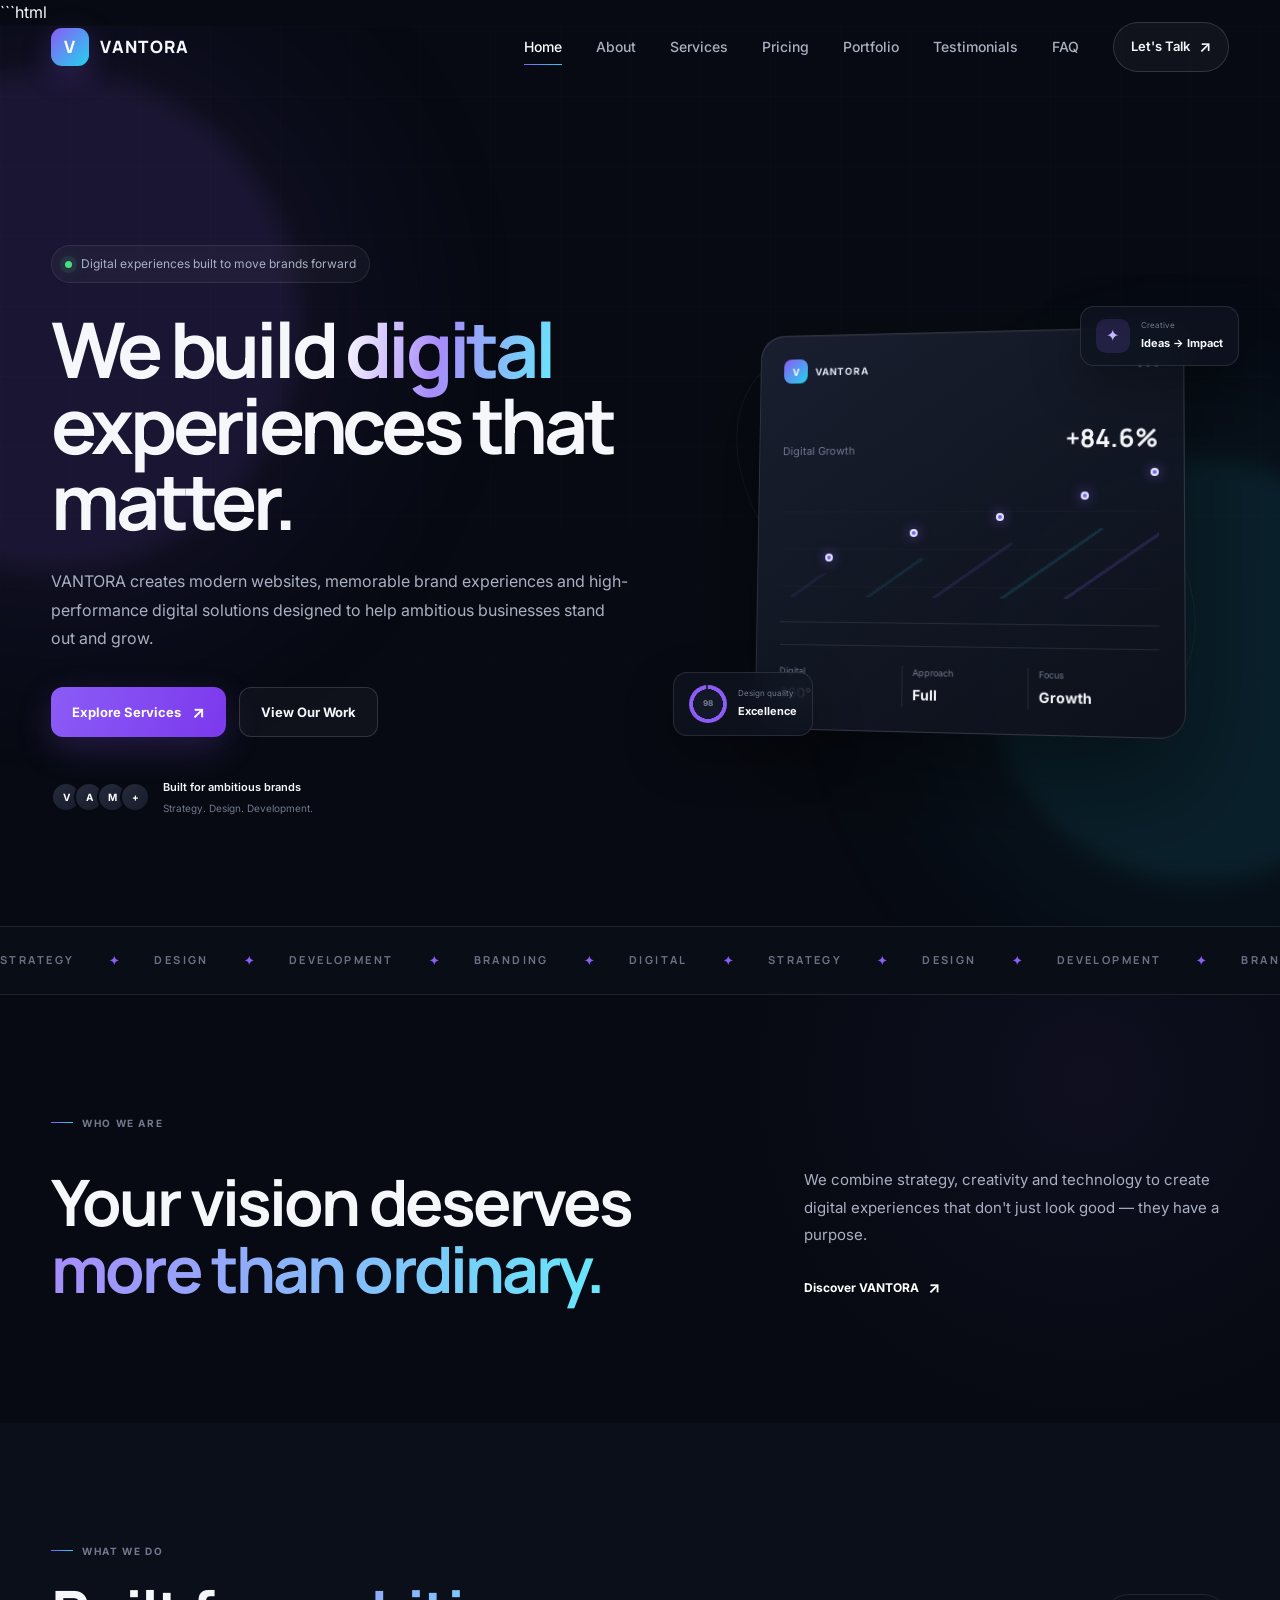
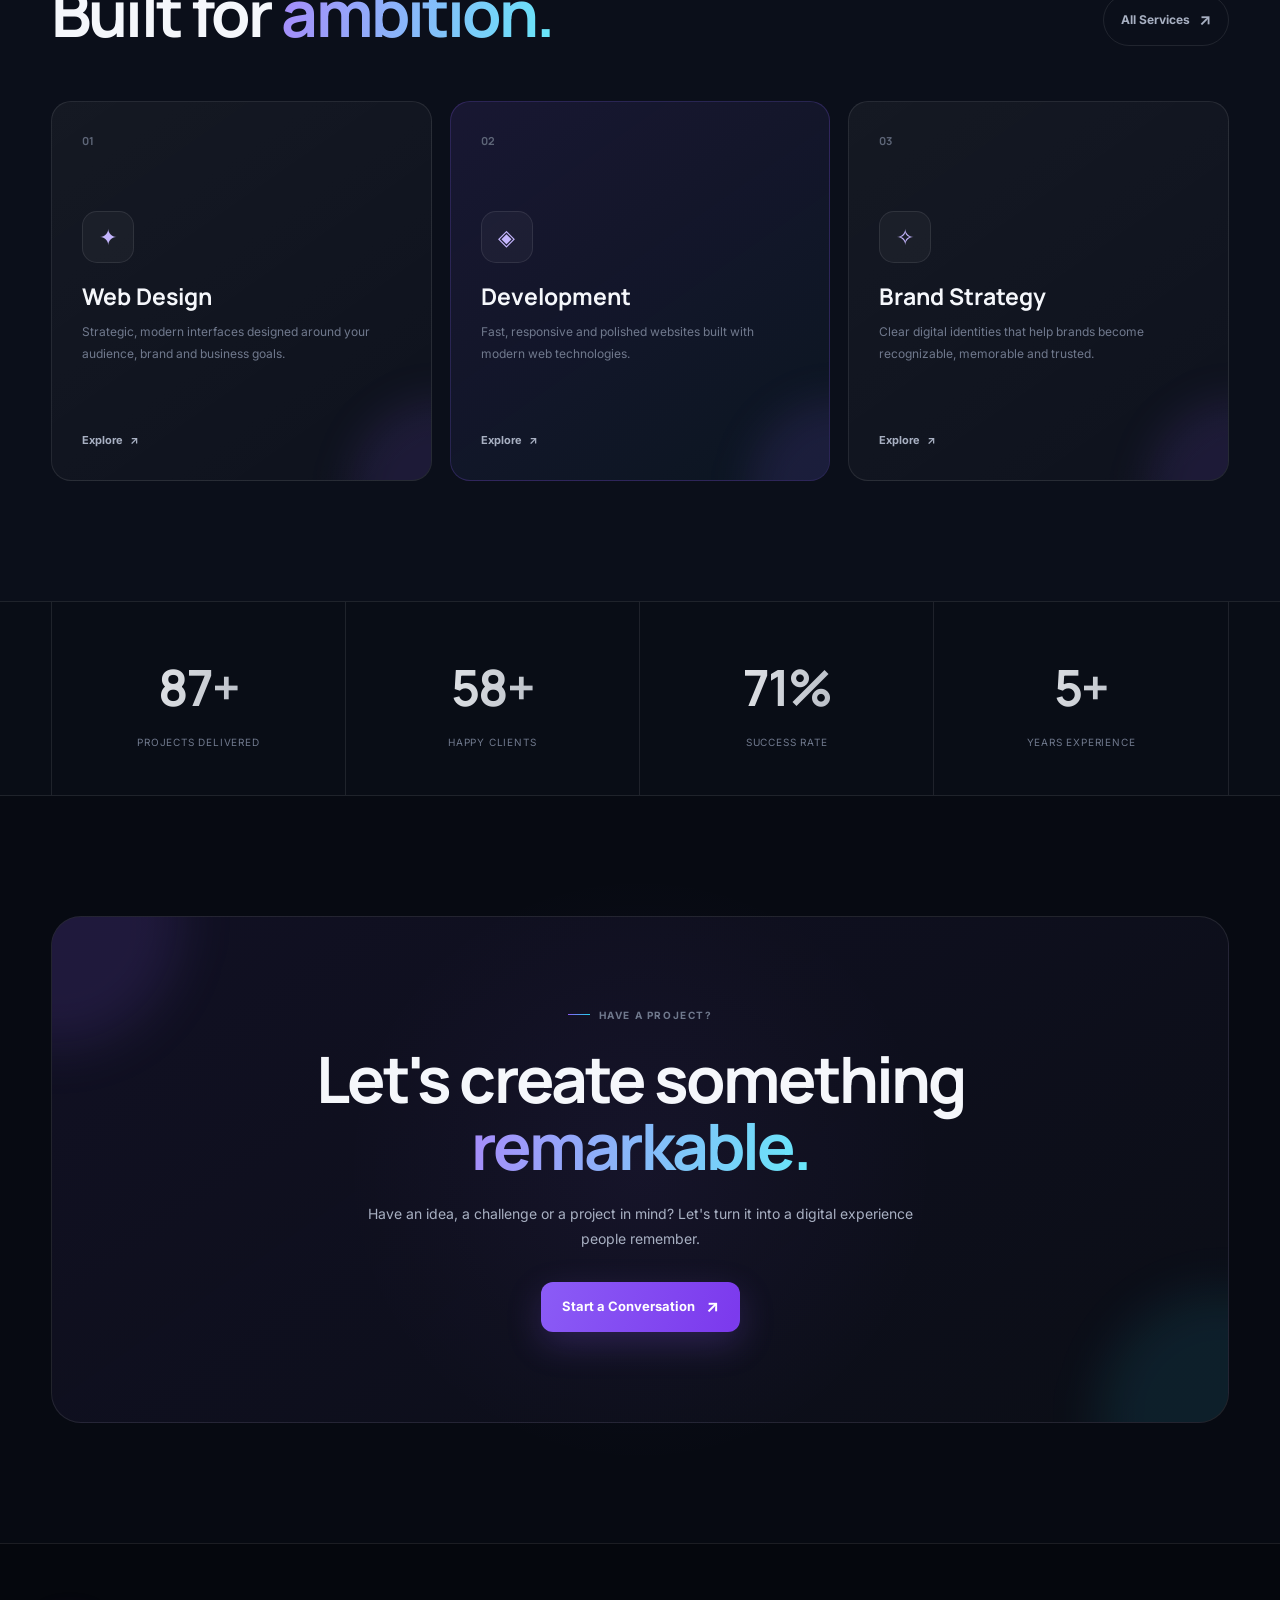
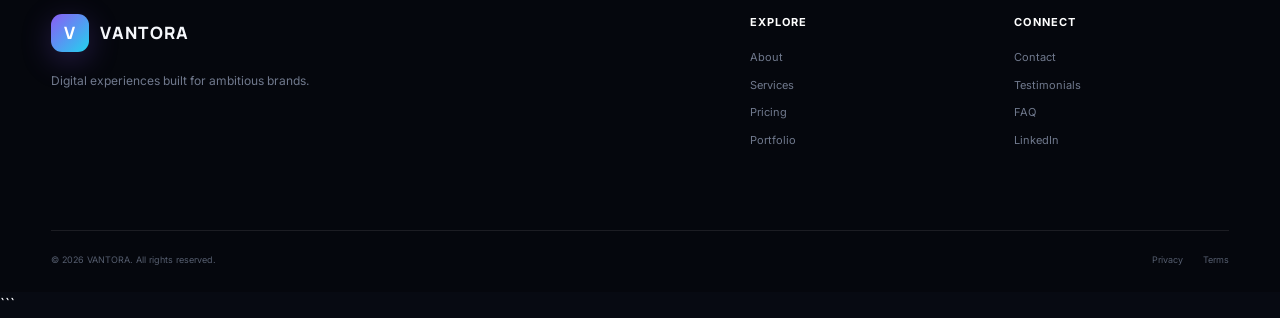
==== commit 7991dc44: "Update index.html" ====
--- a/index.html
+++ b/index.html
@@ -558,27 +558,7 @@
             </div>
 
 
-            <!-- SCROLL INDICATOR -->
-
-            <div class="hero-bottom">
-
-                <div class="container">
-
-                    <div class="scroll-indicator">
-
-                        <span
-                            class="scroll-line"
-                            aria-hidden="true"
-                        ></span>
-
-                        Scroll to explore
-
-                    </div>
-
-                </div>
-
-            </div>
-
+          
         </section>
 
 
--- a/style.css
+++ b/style.css
@@ -1,2519 +1,2204 @@
 /* =========================================================
-VANTORA — PREMIUM WEBSITE
-Main Stylesheet — Refined & Aligned
+   VANTORA — PREMIUM WEBSITE
+   Main Stylesheet
 ========================================================= */
 
 /* =========================
-ROOT
+   ROOT
 ========================= */
 
 :root {
---bg: #070a12;
---bg-soft: #0b0f1a;
---surface: #101522;
---surface-2: #151b2a;
-
-```
---text: #f5f7fb;
---text-soft: #a8b0c2;
---text-muted: #70798d;
-
---accent: #8b5cf6;
---accent-2: #22d3ee;
-
---border: rgba(255, 255, 255, 0.09);
---border-light: rgba(255, 255, 255, 0.14);
-
---container: 1200px;
-
---radius-sm: 12px;
---radius-md: 20px;
---radius-lg: 30px;
-
---transition: 0.35s ease;
-```
-
-}
-
-/* =========================
-RESET
-========================= */
-
-*,
-*::before,
-*::after {
-margin: 0;
-padding: 0;
-box-sizing: border-box;
+    --bg: #070a12;
+    --bg-soft: #0b0f1a;
+    --surface: #101522;
+    --surface-2: #151b2a;
+
+    --text: #f5f7fb;
+    --text-soft: #a8b0c2;
+    --text-muted: #70798d;
+
+    --accent: #8b5cf6;
+    --accent-2: #22d3ee;
+
+    --border: rgba(255, 255, 255, 0.09);
+    --border-light: rgba(255, 255, 255, 0.14);
+
+    --container: 1200px;
+
+    --radius-sm: 12px;
+    --radius-md: 20px;
+    --radius-lg: 30px;
+
+    --transition: 0.35s ease;
+}
+
+
+/* =========================
+   RESET
+========================= */
+
+* {
+    margin: 0;
+    padding: 0;
+    box-sizing: border-box;
 }
 
 html {
-scroll-behavior: smooth;
+    scroll-behavior: smooth;
 }
 
 body {
-font-family: "Inter", sans-serif;
-background: var(--bg);
-color: var(--text);
-overflow-x: hidden;
-line-height: 1.6;
--webkit-font-smoothing: antialiased;
+    font-family: "Inter", sans-serif;
+    background: var(--bg);
+    color: var(--text);
+    overflow-x: hidden;
+    line-height: 1.6;
 }
 
 body.loaded {
-overflow-x: hidden;
+    overflow-x: hidden;
 }
 
 a {
-color: inherit;
-text-decoration: none;
+    color: inherit;
+    text-decoration: none;
 }
 
 button,
 input,
-textarea,
-select {
-font: inherit;
+textarea {
+    font: inherit;
 }
 
 button {
-border: none;
-cursor: pointer;
+    border: none;
+    cursor: pointer;
 }
 
 img {
-max-width: 100%;
-display: block;
+    max-width: 100%;
+    display: block;
 }
 
 ::selection {
-background: var(--accent);
-color: white;
-}
-
-/* =========================
-SCROLLBAR
+    background: var(--accent);
+    color: white;
+}
+
+
+/* =========================
+   SCROLLBAR
 ========================= */
 
 ::-webkit-scrollbar {
-width: 8px;
+    width: 8px;
 }
 
 ::-webkit-scrollbar-track {
-background: #070a12;
+    background: #070a12;
 }
 
 ::-webkit-scrollbar-thumb {
-background: #292f42;
-border-radius: 20px;
+    background: #292f42;
+    border-radius: 20px;
 }
 
 ::-webkit-scrollbar-thumb:hover {
-background: #444c66;
-}
-
-/* =========================
-CONTAINER
+    background: #444c66;
+}
+
+
+/* =========================
+   CONTAINER
 ========================= */
 
 .container {
-width: min(92%, var(--container));
-margin-inline: auto;
+    width: min(92%, var(--container));
+    margin: 0 auto;
 }
 
 .section-padding {
-padding: 120px 0;
-}
-
-/* =========================
-PAGE LOADER
+    padding: 120px 0;
+}
+
+
+/* =========================
+   PAGE LOADER
 ========================= */
 
 .page-loader {
-position: fixed;
-inset: 0;
-z-index: 9999;
-
-```
-display: flex;
-flex-direction: column;
-justify-content: center;
-align-items: center;
-
-background: #070a12;
-
-transition:
-    opacity 0.7s ease,
-    visibility 0.7s ease;
-```
-
+    position: fixed;
+    inset: 0;
+    z-index: 9999;
+
+    display: flex;
+    flex-direction: column;
+    justify-content: center;
+    align-items: center;
+
+    background: #070a12;
+
+    transition:
+        opacity 0.7s ease,
+        visibility 0.7s ease;
 }
 
 .page-loader.hide {
-opacity: 0;
-visibility: hidden;
-pointer-events: none;
+    opacity: 0;
+    visibility: hidden;
+    pointer-events: none;
 }
 
 .loader-logo {
-width: 64px;
-height: 64px;
-
-```
-display: grid;
-place-items: center;
-
-border: 1px solid rgba(255, 255, 255, 0.2);
-border-radius: 18px;
-
-font-family: "Manrope", sans-serif;
-font-size: 28px;
-font-weight: 800;
-
-background:
-    linear-gradient(
-        135deg,
-        rgba(139, 92, 246, 0.25),
-        rgba(34, 211, 238, 0.12)
-    );
-
-box-shadow:
-    0 0 40px rgba(139, 92, 246, 0.25);
-```
-
+    width: 64px;
+    height: 64px;
+
+    display: grid;
+    place-items: center;
+
+    border: 1px solid rgba(255,255,255,0.2);
+    border-radius: 18px;
+
+    font-family: "Manrope", sans-serif;
+    font-size: 28px;
+    font-weight: 800;
+
+    background:
+        linear-gradient(
+            135deg,
+            rgba(139,92,246,0.25),
+            rgba(34,211,238,0.12)
+        );
+
+    box-shadow:
+        0 0 40px rgba(139,92,246,0.25);
 }
 
 .loader-line {
-width: 100px;
-height: 2px;
-
-```
-margin-top: 22px;
-
-overflow: hidden;
-
-background: rgba(255, 255, 255, 0.1);
-```
-
+    width: 100px;
+    height: 2px;
+
+    margin-top: 22px;
+
+    overflow: hidden;
+
+    background: rgba(255,255,255,0.1);
 }
 
 .loader-line::after {
-content: "";
-display: block;
-
-```
-width: 45%;
-height: 100%;
-
-background:
-    linear-gradient(
+    content: "";
+    display: block;
+
+    width: 45%;
+    height: 100%;
+
+    background: linear-gradient(
         90deg,
         var(--accent),
         var(--accent-2)
     );
 
-animation: loaderMove 1.2s infinite ease-in-out;
-```
-
+    animation: loaderMove 1.2s infinite ease-in-out;
 }
 
 @keyframes loaderMove {
-0% {
-transform: translateX(-120%);
-}
-
-```
-100% {
-    transform: translateX(300%);
-}
-```
-
-}
-
-/* =========================
-HEADER
+    0% {
+        transform: translateX(-120%);
+    }
+
+    100% {
+        transform: translateX(300%);
+    }
+}
+
+
+/* =========================
+   HEADER
 ========================= */
 
 .header {
-position: fixed;
-top: 0;
-left: 0;
-
-```
-width: 100%;
-z-index: 1000;
-
-padding: 22px 0;
-
-transition:
-    background var(--transition),
-    padding var(--transition),
-    border var(--transition);
-```
-
+    position: fixed;
+    top: 0;
+    left: 0;
+
+    width: 100%;
+    z-index: 1000;
+
+    padding: 22px 0;
+
+    transition:
+        background var(--transition),
+        padding var(--transition),
+        border var(--transition);
 }
 
 .header.scrolled {
-padding: 14px 0;
-
-```
-background: rgba(7, 10, 18, 0.82);
-
-backdrop-filter: blur(20px);
--webkit-backdrop-filter: blur(20px);
-
-border-bottom: 1px solid var(--border);
-```
-
+    padding: 14px 0;
+
+    background: rgba(7, 10, 18, 0.82);
+
+    backdrop-filter: blur(20px);
+    -webkit-backdrop-filter: blur(20px);
+
+    border-bottom: 1px solid var(--border);
 }
 
 .nav-container {
-display: flex;
-align-items: center;
-justify-content: space-between;
-min-height: 38px;
-}
-
-/* =========================
-LOGO
+    display: flex;
+    align-items: center;
+    justify-content: space-between;
+}
+
+
+/* =========================
+   LOGO
 ========================= */
 
 .logo {
-display: inline-flex;
-align-items: center;
-gap: 11px;
-
-```
-font-family: "Manrope", sans-serif;
-font-size: 17px;
-font-weight: 800;
-letter-spacing: 0.08em;
-```
-
+    display: inline-flex;
+    align-items: center;
+    gap: 11px;
+
+    font-family: "Manrope", sans-serif;
+    font-size: 17px;
+    font-weight: 800;
+    letter-spacing: 0.08em;
 }
 
 .logo-mark {
-width: 38px;
-height: 38px;
-
-```
-display: grid;
-place-items: center;
-
-flex: 0 0 38px;
-
-border-radius: 11px;
-
-background:
-    linear-gradient(
-        135deg,
-        var(--accent),
-        var(--accent-2)
-    );
-
-color: white;
-
-font-size: 17px;
-
-box-shadow:
-    0 8px 30px rgba(139, 92, 246, 0.25);
-```
-
+    width: 38px;
+    height: 38px;
+
+    display: grid;
+    place-items: center;
+
+    border-radius: 11px;
+
+    background:
+        linear-gradient(
+            135deg,
+            var(--accent),
+            var(--accent-2)
+        );
+
+    color: white;
+
+    font-size: 17px;
+
+    box-shadow:
+        0 8px 30px rgba(139,92,246,0.25);
 }
 
 .logo-text {
-color: var(--text);
-}
-
-/* =========================
-NAVIGATION
+    color: var(--text);
+}
+
+
+/* =========================
+   NAVIGATION
 ========================= */
 
 .nav-menu {
-display: flex;
-align-items: center;
-gap: 34px;
+    display: flex;
+    align-items: center;
+    gap: 34px;
 }
 
 .nav-link {
-position: relative;
-
-```
-color: var(--text-soft);
-
-font-size: 14px;
-font-weight: 500;
-
-transition: color var(--transition);
-```
-
+    position: relative;
+
+    color: var(--text-soft);
+
+    font-size: 14px;
+    font-weight: 500;
+
+    transition: color var(--transition);
 }
 
 .nav-link::after {
-content: "";
-
-```
-position: absolute;
-left: 0;
-bottom: -7px;
-
-width: 0;
-height: 1px;
-
-background:
-    linear-gradient(
+    content: "";
+
+    position: absolute;
+    left: 0;
+    bottom: -7px;
+
+    width: 0;
+    height: 1px;
+
+    background: linear-gradient(
         90deg,
         var(--accent),
         var(--accent-2)
     );
 
-transition: width var(--transition);
-```
-
+    transition: width var(--transition);
 }
 
 .nav-link:hover,
 .nav-link.active {
-color: white;
+    color: white;
 }
 
 .nav-link:hover::after,
 .nav-link.active::after {
-width: 100%;
+    width: 100%;
 }
 
 .nav-cta {
-display: inline-flex;
-align-items: center;
-justify-content: center;
-gap: 9px;
-
-```
-padding: 11px 17px;
-
-border: 1px solid var(--border-light);
-border-radius: 999px;
-
-background: rgba(255, 255, 255, 0.04);
-
-font-size: 13px;
-font-weight: 600;
-
-white-space: nowrap;
-
-transition:
-    background var(--transition),
-    border var(--transition),
-    transform var(--transition);
-```
-
+    display: inline-flex;
+    align-items: center;
+    gap: 9px;
+
+    padding: 11px 17px;
+
+    border: 1px solid var(--border-light);
+    border-radius: 999px;
+
+    background: rgba(255,255,255,0.04);
+
+    font-size: 13px;
+    font-weight: 600;
+
+    transition:
+        background var(--transition),
+        border var(--transition),
+        transform var(--transition);
 }
 
 .nav-cta span {
-font-size: 16px;
+    font-size: 16px;
 }
 
 .nav-cta:hover {
-background: rgba(255, 255, 255, 0.09);
-border-color: rgba(255, 255, 255, 0.25);
-transform: translateY(-2px);
-}
-
-/* =========================
-MOBILE MENU
+    background: rgba(255,255,255,0.09);
+    border-color: rgba(255,255,255,0.25);
+    transform: translateY(-2px);
+}
+
+
+/* =========================
+   MOBILE MENU
 ========================= */
 
 .menu-toggle {
-display: none;
-
-```
-width: 45px;
-height: 45px;
-
-border: 1px solid var(--border);
-border-radius: 12px;
-
-background: rgba(255, 255, 255, 0.04);
-```
-
+    display: none;
+
+    width: 45px;
+    height: 45px;
+
+    border: 1px solid var(--border);
+    border-radius: 12px;
+
+    background: rgba(255,255,255,0.04);
 }
 
 .menu-toggle span {
-display: block;
-
-```
-width: 20px;
-height: 2px;
-
-margin: 4px auto;
-
-background: white;
-
-transition: var(--transition);
-```
-
-}
-
-/* =========================
-HERO
+    display: block;
+
+    width: 20px;
+    height: 2px;
+
+    margin: 4px auto;
+
+    background: white;
+
+    transition: var(--transition);
+}
+
+
+/* =========================
+   HERO
 ========================= */
 
 .hero {
-position: relative;
-
-```
-min-height: 100vh;
-
-display: flex;
-align-items: center;
-
-padding-top: 110px;
-
-overflow: hidden;
-```
-
+    position: relative;
+
+    min-height: 100vh;
+
+    display: flex;
+    align-items: center;
+
+    padding-top: 110px;
+
+    overflow: hidden;
 }
 
 .hero-grid {
-position: absolute;
-inset: 0;
-
-```
-opacity: 0.32;
-
-background-image:
-    linear-gradient(
-        rgba(255, 255, 255, 0.035) 1px,
-        transparent 1px
-    ),
-    linear-gradient(
-        90deg,
-        rgba(255, 255, 255, 0.035) 1px,
-        transparent 1px
-    );
-
-background-size: 70px 70px;
-
-mask-image:
-    linear-gradient(
+    position: absolute;
+    inset: 0;
+
+    opacity: 0.32;
+
+    background-image:
+        linear-gradient(
+            rgba(255,255,255,0.035) 1px,
+            transparent 1px
+        ),
+        linear-gradient(
+            90deg,
+            rgba(255,255,255,0.035) 1px,
+            transparent 1px
+        );
+
+    background-size: 70px 70px;
+
+    mask-image: linear-gradient(
         to bottom,
         black 0%,
-        rgba(0, 0, 0, 0.7) 60%,
+        rgba(0,0,0,0.7) 60%,
         transparent 100%
     );
-```
-
 }
 
 .hero-glow {
-position: absolute;
-
-```
-border-radius: 50%;
-
-filter: blur(10px);
-
-pointer-events: none;
-```
-
+    position: absolute;
+
+    border-radius: 50%;
+
+    filter: blur(10px);
+
+    pointer-events: none;
 }
 
 .glow-one {
-width: 500px;
-height: 500px;
-
-```
-top: 5%;
-left: -200px;
-
-background: rgba(139, 92, 246, 0.14);
-
-box-shadow:
-    0 0 180px 80px rgba(139, 92, 246, 0.08);
-```
-
+    width: 500px;
+    height: 500px;
+
+    top: 5%;
+    left: -200px;
+
+    background: rgba(139,92,246,0.14);
+
+    box-shadow:
+        0 0 180px 80px rgba(139,92,246,0.08);
 }
 
 .glow-two {
-width: 420px;
-height: 420px;
-
-```
-right: -130px;
-bottom: 5%;
-
-background: rgba(34, 211, 238, 0.11);
-
-box-shadow:
-    0 0 180px 70px rgba(34, 211, 238, 0.06);
-```
-
+    width: 420px;
+    height: 420px;
+
+    right: -130px;
+    bottom: 5%;
+
+    background: rgba(34,211,238,0.11);
+
+    box-shadow:
+        0 0 180px 70px rgba(34,211,238,0.06);
 }
 
 .hero-container {
-position: relative;
-z-index: 2;
-
-```
-width: 100%;
-
-display: grid;
-grid-template-columns: minmax(0, 1.05fr) minmax(0, 0.95fr);
-gap: 70px;
-
-align-items: center;
-```
-
+    position: relative;
+    z-index: 2;
+
+    display: grid;
+    grid-template-columns: 1.05fr 0.95fr;
+    gap: 70px;
+
+    align-items: center;
 }
 
 .hero-content {
-max-width: 700px;
+    max-width: 700px;
 }
 
 .hero-badge {
-display: inline-flex;
-align-items: center;
-gap: 9px;
-
-```
-padding: 8px 13px;
-
-border: 1px solid var(--border);
-border-radius: 999px;
-
-background: rgba(255, 255, 255, 0.035);
-
-color: var(--text-soft);
-
-font-size: 12px;
-
-backdrop-filter: blur(10px);
-```
-
+    display: inline-flex;
+    align-items: center;
+    gap: 9px;
+
+    padding: 8px 13px;
+
+    border: 1px solid var(--border);
+    border-radius: 999px;
+
+    background: rgba(255,255,255,0.035);
+
+    color: var(--text-soft);
+
+    font-size: 12px;
+
+    backdrop-filter: blur(10px);
 }
 
 .status-dot {
-width: 7px;
-height: 7px;
-
-```
-flex: 0 0 7px;
-
-border-radius: 50%;
-
-background: #4ade80;
-
-box-shadow:
-    0 0 0 5px rgba(74, 222, 128, 0.09),
-    0 0 15px rgba(74, 222, 128, 0.5);
-
-animation: pulse 2s infinite;
-```
-
+    width: 7px;
+    height: 7px;
+
+    border-radius: 50%;
+
+    background: #4ade80;
+
+    box-shadow:
+        0 0 0 5px rgba(74,222,128,0.09),
+        0 0 15px rgba(74,222,128,0.5);
+
+    animation: pulse 2s infinite;
 }
 
 @keyframes pulse {
-0%,
-100% {
-opacity: 1;
-}
-
-```
-50% {
-    opacity: 0.45;
-}
-```
-
+    0%,
+    100% {
+        opacity: 1;
+    }
+
+    50% {
+        opacity: 0.45;
+    }
 }
 
 .hero h1 {
-margin-top: 28px;
-
-```
-font-family: "Manrope", sans-serif;
-
-font-size: clamp(48px, 6vw, 82px);
-line-height: 0.99;
-
-letter-spacing: -0.055em;
-
-max-width: 760px;
-```
-
+    margin-top: 28px;
+
+    font-family: "Manrope", sans-serif;
+
+    font-size: clamp(48px, 6vw, 82px);
+    line-height: 0.99;
+
+    letter-spacing: -0.055em;
+
+    max-width: 760px;
 }
 
 .gradient-text {
-background:
-linear-gradient(
-100deg,
-#ffffff 0%,
-#a78bfa 45%,
-#67e8f9 100%
-);
-
-```
--webkit-background-clip: text;
-background-clip: text;
-
-color: transparent;
-```
-
+    background:
+        linear-gradient(
+            100deg,
+            #ffffff 0%,
+            #a78bfa 45%,
+            #67e8f9 100%
+        );
+
+    -webkit-background-clip: text;
+    background-clip: text;
+
+    color: transparent;
 }
 
 .hero-description {
-max-width: 590px;
-
-```
-margin-top: 28px;
-
-color: var(--text-soft);
-
-font-size: 16px;
-line-height: 1.8;
-```
-
+    max-width: 590px;
+
+    margin-top: 28px;
+
+    color: var(--text-soft);
+
+    font-size: 16px;
+    line-height: 1.8;
 }
 
 .hero-buttons {
-display: flex;
-flex-wrap: wrap;
-gap: 13px;
-
-```
-margin-top: 34px;
-```
-
+    display: flex;
+    flex-wrap: wrap;
+    gap: 13px;
+
+    margin-top: 34px;
 }
 
 .btn {
-display: inline-flex;
-align-items: center;
-justify-content: center;
-gap: 11px;
-
-```
-min-height: 50px;
-
-padding: 0 21px;
-
-border-radius: 12px;
-
-font-size: 13px;
-font-weight: 700;
-
-transition:
-    transform var(--transition),
-    box-shadow var(--transition),
-    background var(--transition);
-```
-
+    display: inline-flex;
+    align-items: center;
+    justify-content: center;
+    gap: 11px;
+
+    min-height: 50px;
+
+    padding: 0 21px;
+
+    border-radius: 12px;
+
+    font-size: 13px;
+    font-weight: 700;
+
+    transition:
+        transform var(--transition),
+        box-shadow var(--transition),
+        background var(--transition);
 }
 
 .btn span {
-font-size: 17px;
+    font-size: 17px;
 }
 
 .btn-primary {
-color: white;
-
-```
-background:
-    linear-gradient(
-        110deg,
-        var(--accent),
-        #7c3aed 50%,
-        var(--accent-2)
-    );
-
-background-size: 200% 100%;
-
-box-shadow:
-    0 12px 35px rgba(139, 92, 246, 0.22);
-```
-
+    color: white;
+
+    background:
+        linear-gradient(
+            110deg,
+            var(--accent),
+            #7c3aed 50%,
+            var(--accent-2)
+        );
+
+    background-size: 200% 100%;
+
+    box-shadow:
+        0 12px 35px rgba(139,92,246,0.22);
 }
 
 .btn-primary:hover {
-transform: translateY(-3px);
-
-```
-background-position: 100% 0;
-
-box-shadow:
-    0 18px 45px rgba(139, 92, 246, 0.3);
-```
-
+    transform: translateY(-3px);
+
+    background-position: 100% 0;
+
+    box-shadow:
+        0 18px 45px rgba(139,92,246,0.3);
 }
 
 .btn-secondary {
-border: 1px solid var(--border-light);
-
-```
-background: rgba(255, 255, 255, 0.035);
-
-color: var(--text);
-```
-
+    border: 1px solid var(--border-light);
+
+    background: rgba(255,255,255,0.035);
+
+    color: var(--text);
 }
 
 .btn-secondary:hover {
-transform: translateY(-3px);
-
-```
-background: rgba(255, 255, 255, 0.08);
-```
-
-}
-
-/* =========================
-HERO TRUST
+    transform: translateY(-3px);
+
+    background: rgba(255,255,255,0.08);
+}
+
+
+/* =========================
+   HERO TRUST
 ========================= */
 
 .hero-trust {
-display: flex;
-align-items: center;
-gap: 13px;
-
-```
-margin-top: 42px;
-```
-
+    display: flex;
+    align-items: center;
+    gap: 13px;
+
+    margin-top: 42px;
 }
 
 .trust-avatars {
-display: flex;
+    display: flex;
 }
 
 .avatar {
-width: 30px;
-height: 30px;
-
-```
-margin-left: -7px;
-
-display: grid;
-place-items: center;
-
-border: 2px solid var(--bg);
-border-radius: 50%;
-
-background:
-    linear-gradient(
-        135deg,
-        #252b3c,
-        #171c2b
-    );
-
-color: white;
-
-font-size: 10px;
-font-weight: 700;
-```
-
+    width: 30px;
+    height: 30px;
+
+    margin-left: -7px;
+
+    display: grid;
+    place-items: center;
+
+    border: 2px solid var(--bg);
+    border-radius: 50%;
+
+    background:
+        linear-gradient(
+            135deg,
+            #252b3c,
+            #171c2b
+        );
+
+    color: white;
+
+    font-size: 10px;
+    font-weight: 700;
 }
 
 .avatar:first-child {
-margin-left: 0;
+    margin-left: 0;
 }
 
 .hero-trust strong,
 .hero-trust span {
-display: block;
+    display: block;
 }
 
 .hero-trust strong {
-font-size: 11px;
-font-weight: 600;
+    font-size: 11px;
+    font-weight: 600;
 }
 
 .hero-trust span {
-margin-top: 2px;
-
-```
-color: var(--text-muted);
-
-font-size: 10px;
-```
-
-}
-
-/* =========================
-HERO VISUAL
+    margin-top: 3px;
+
+    color: var(--text-muted);
+
+    font-size: 10px;
+}
+
+
+/* =========================
+   HERO VISUAL
 ========================= */
 
 .hero-visual {
-position: relative;
-
-```
-min-height: 550px;
-
-display: grid;
-place-items: center;
-
-width: 100%;
-```
-
+    position: relative;
+
+    min-height: 550px;
+
+    display: grid;
+    place-items: center;
 }
 
 .visual-orbit {
-position: absolute;
-
-```
-border: 1px solid rgba(255, 255, 255, 0.05);
-
-border-radius: 50%;
-
-transform: rotate(-20deg);
-
-pointer-events: none;
-```
-
+    position: absolute;
+
+    border: 1px solid rgba(255,255,255,0.05);
+
+    border-radius: 50%;
+
+    transform: rotate(-20deg);
 }
 
 .orbit-one {
-width: 430px;
-height: 220px;
+    width: 430px;
+    height: 220px;
 }
 
 .orbit-two {
-width: 520px;
-height: 300px;
-
-```
-transform: rotate(35deg);
-```
-
+    width: 520px;
+    height: 300px;
+
+    transform: rotate(35deg);
 }
 
 .main-card {
-position: relative;
-z-index: 3;
-
-```
-width: min(100%, 430px);
-
-padding: 24px;
-
-border: 1px solid rgba(255, 255, 255, 0.12);
-border-radius: 25px;
-
-background:
-    linear-gradient(
-        145deg,
-        rgba(25, 31, 48, 0.96),
-        rgba(11, 15, 25, 0.96)
-    );
-
-box-shadow:
-    0 40px 100px rgba(0, 0, 0, 0.45),
-    inset 0 1px 0 rgba(255, 255, 255, 0.05);
-
-transform:
-    perspective(1000px)
-    rotateY(-7deg)
-    rotateX(3deg);
-
-animation: cardFloat 6s ease-in-out infinite;
-```
-
-}
-
-@keyframes cardFloat {
-0%,
-100% {
-transform:
-perspective(1000px)
-rotateY(-7deg)
-rotateX(3deg)
-translateY(0);
-}
-
-```
-50% {
+    position: relative;
+    z-index: 3;
+
+    width: min(100%, 430px);
+
+    padding: 24px;
+
+    border: 1px solid rgba(255,255,255,0.12);
+    border-radius: 25px;
+
+    background:
+        linear-gradient(
+            145deg,
+            rgba(25,31,48,0.96),
+            rgba(11,15,25,0.96)
+        );
+
+    box-shadow:
+        0 40px 100px rgba(0,0,0,0.45),
+        inset 0 1px 0 rgba(255,255,255,0.05);
+
     transform:
         perspective(1000px)
         rotateY(-7deg)
-        rotateX(3deg)
-        translateY(-10px);
-}
-```
-
+        rotateX(3deg);
+}
+
+@keyframes cardFloat {
+    0%,
+    100% {
+        transform:
+            perspective(1000px)
+            rotateY(-7deg)
+            rotateX(3deg)
+            translateY(0);
+    }
+
+    50% {
+        transform:
+            perspective(1000px)
+            rotateY(-7deg)
+            rotateX(3deg)
+            translateY(-10px);
+    }
 }
 
 .card-top {
-display: flex;
-justify-content: space-between;
-align-items: center;
+    display: flex;
+    justify-content: space-between;
+    align-items: center;
 }
 
 .mini-brand {
-display: flex;
-align-items: center;
-gap: 8px;
-
-```
-color: #dbe1ed;
-
-font-size: 10px;
-font-weight: 700;
-letter-spacing: 0.08em;
-```
-
+    display: flex;
+    align-items: center;
+    gap: 8px;
+
+    color: #dbe1ed;
+
+    font-size: 10px;
+    font-weight: 700;
+    letter-spacing: 0.08em;
 }
 
 .mini-brand span {
-width: 25px;
-height: 25px;
-
-```
-display: grid;
-place-items: center;
-
-border-radius: 8px;
-
-background:
-    linear-gradient(
-        135deg,
-        var(--accent),
-        var(--accent-2)
+    width: 25px;
+    height: 25px;
+
+    display: grid;
+    place-items: center;
+
+    border-radius: 8px;
+
+    background:
+        linear-gradient(
+            135deg,
+            var(--accent),
+            var(--accent-2)
+        );
+
+    color: white;
+}
+
+.card-dots {
+    display: flex;
+    gap: 4px;
+}
+
+.card-dots i {
+    width: 4px;
+    height: 4px;
+
+    border-radius: 50%;
+
+    background: #51596d;
+}
+
+.chart-area {
+    margin-top: 40px;
+}
+
+.chart-label {
+    display: flex;
+    align-items: end;
+    justify-content: space-between;
+}
+
+.chart-label span {
+    color: var(--text-muted);
+    font-size: 11px;
+}
+
+.chart-label strong {
+    font-family: "Manrope", sans-serif;
+    font-size: 25px;
+}
+
+.chart {
+    position: relative;
+
+    height: 150px;
+
+    margin-top: 15px;
+
+    border-bottom: 1px solid var(--border);
+
+    background:
+        repeating-linear-gradient(
+            to bottom,
+            transparent 0,
+            transparent 37px,
+            rgba(255,255,255,0.045) 38px
+        );
+}
+
+.chart-line {
+    position: absolute;
+
+    left: 0;
+    bottom: 25px;
+
+    width: 100%;
+    height: 100px;
+
+    background:
+        linear-gradient(
+            145deg,
+            transparent 0 7%,
+            rgba(139,92,246,0.1) 7% 8%,
+            transparent 8% 18%,
+            rgba(34,211,238,0.12) 18% 19%,
+            transparent 19% 29%,
+            rgba(139,92,246,0.15) 29% 30%,
+            transparent 30% 44%,
+            rgba(34,211,238,0.15) 44% 45%,
+            transparent 45% 57%,
+            rgba(139,92,246,0.2) 57% 58%,
+            transparent 58% 70%,
+            rgba(34,211,238,0.2) 70% 71%,
+            transparent 71% 82%,
+            rgba(139,92,246,0.28) 82% 83%,
+            transparent 83%
+        );
+
+    clip-path: polygon(
+        0 90%,
+        12% 76%,
+        23% 82%,
+        35% 58%,
+        47% 66%,
+        58% 42%,
+        69% 51%,
+        80% 26%,
+        90% 34%,
+        100% 4%,
+        100% 100%,
+        0 100%
     );
 
-color: white;
-```
-
-}
-
-.card-dots {
-display: flex;
-gap: 4px;
-}
-
-.card-dots i {
-width: 4px;
-height: 4px;
-
-```
-border-radius: 50%;
-
-background: #51596d;
-```
-
-}
-
-.chart-area {
-margin-top: 40px;
-}
-
-.chart-label {
-display: flex;
-align-items: end;
-justify-content: space-between;
-}
-
-.chart-label span {
-color: var(--text-muted);
-font-size: 11px;
-}
-
-.chart-label strong {
-font-family: "Manrope", sans-serif;
-font-size: 25px;
-}
-
-.chart {
-position: relative;
-
-```
-height: 150px;
-
-margin-top: 15px;
-
-border-bottom: 1px solid var(--border);
-
-background:
-    repeating-linear-gradient(
-        to bottom,
-        transparent 0,
-        transparent 37px,
-        rgba(255, 255, 255, 0.045) 38px
-    );
-```
-
-}
-
-.chart-line {
-position: absolute;
-
-```
-left: 0;
-bottom: 25px;
-
-width: 100%;
-height: 100px;
-
-background:
-    linear-gradient(
-        145deg,
-        transparent 0 7%,
-        rgba(139, 92, 246, 0.1) 7% 8%,
-        transparent 8% 18%,
-        rgba(34, 211, 238, 0.12) 18% 19%,
-        transparent 19% 29%,
-        rgba(139, 92, 246, 0.15) 29% 30%,
-        transparent 30% 44%,
-        rgba(34, 211, 238, 0.15) 44% 45%,
-        transparent 45% 57%,
-        rgba(139, 92, 246, 0.2) 57% 58%,
-        transparent 58% 70%,
-        rgba(34, 211, 238, 0.2) 70% 71%,
-        transparent 71% 82%,
-        rgba(139, 92, 246, 0.28) 82% 83%,
-        transparent 83%
-    );
-
-clip-path: polygon(
-    0 90%,
-    12% 76%,
-    23% 82%,
-    35% 58%,
-    47% 66%,
-    58% 42%,
-    69% 51%,
-    80% 26%,
-    90% 34%,
-    100% 4%,
-    100% 100%,
-    0 100%
-);
-
-opacity: 0.65;
-```
-
+    opacity: 0.65;
 }
 
 .chart-point {
-position: absolute;
-
-```
-width: 8px;
-height: 8px;
-
-border: 2px solid #dbeafe;
-
-border-radius: 50%;
-
-background: var(--accent);
-
-box-shadow:
-    0 0 12px rgba(139, 92, 246, 0.7);
-```
-
+    position: absolute;
+
+    width: 8px;
+    height: 8px;
+
+    border: 2px solid #dbeafe;
+
+    border-radius: 50%;
+
+    background: var(--accent);
+
+    box-shadow:
+        0 0 12px rgba(139,92,246,0.7);
 }
 
 .point-one {
-left: 12%;
-bottom: 61px;
+    left: 12%;
+    bottom: 61px;
 }
 
 .point-two {
-left: 35%;
-bottom: 86px;
+    left: 35%;
+    bottom: 86px;
 }
 
 .point-three {
-left: 58%;
-bottom: 102px;
+    left: 58%;
+    bottom: 102px;
 }
 
 .point-four {
-left: 80%;
-bottom: 123px;
+    left: 80%;
+    bottom: 123px;
 }
 
 .point-five {
-right: 0;
-bottom: 146px;
+    right: 0;
+    bottom: 146px;
 }
 
 .card-stats {
-display: grid;
-grid-template-columns: repeat(3, 1fr);
-
-```
-margin-top: 22px;
-padding-top: 19px;
-
-border-top: 1px solid var(--border);
-```
-
+    display: grid;
+    grid-template-columns: repeat(3, 1fr);
+
+    margin-top: 22px;
+
+    padding-top: 19px;
+
+    border-top: 1px solid var(--border);
 }
 
 .card-stats div {
-padding-right: 10px;
-
-```
-border-right: 1px solid var(--border);
-```
-
+    padding-right: 10px;
+
+    border-right: 1px solid var(--border);
 }
 
 .card-stats div:last-child {
-border-right: none;
-padding-left: 10px;
+    border-right: none;
+    padding-left: 10px;
 }
 
 .card-stats div:nth-child(2) {
-padding-left: 10px;
+    padding-left: 10px;
 }
 
 .card-stats span,
 .card-stats strong {
-display: block;
+    display: block;
 }
 
 .card-stats span {
-color: var(--text-muted);
-font-size: 9px;
+    color: var(--text-muted);
+    font-size: 9px;
 }
 
 .card-stats strong {
-margin-top: 3px;
-font-size: 14px;
-}
-
-/* =========================
-FLOATING CARDS
+    margin-top: 4px;
+    font-size: 14px;
+}
+
+
+/* =========================
+   FLOATING CARDS
 ========================= */
 
 .floating-card {
-position: absolute;
-z-index: 5;
-
-```
-display: flex;
-align-items: center;
-gap: 11px;
-
-padding: 12px 15px;
-
-border: 1px solid rgba(255, 255, 255, 0.11);
-border-radius: 14px;
-
-background: rgba(15, 20, 32, 0.78);
-
-backdrop-filter: blur(16px);
--webkit-backdrop-filter: blur(16px);
-
-box-shadow:
-    0 20px 50px rgba(0, 0, 0, 0.3);
-
-white-space: nowrap;
-```
-
+    position: absolute;
+    z-index: 5;
+
+    display: flex;
+    align-items: center;
+    gap: 11px;
+
+    padding: 12px 15px;
+
+    border: 1px solid rgba(255,255,255,0.11);
+    border-radius: 14px;
+
+    background: rgba(15,20,32,0.78);
+
+    backdrop-filter: blur(16px);
+    -webkit-backdrop-filter: blur(16px);
+
+    box-shadow:
+        0 20px 50px rgba(0,0,0,0.3);
 }
 
 .floating-top {
-top: 50px;
-right: -10px;
-
-```
-animation: floatingTop 5s ease-in-out infinite;
-```
-
+    top: 50px;
+    right: -10px;
+
+    animation: floatingTop 5s ease-in-out infinite;
 }
 
 .floating-bottom {
-left: -30px;
-bottom: 70px;
-
-```
-animation: floatingBottom 5.5s ease-in-out infinite;
-```
-
+    left: -30px;
+    bottom: 70px;
+
+    animation: floatingBottom 5.5s ease-in-out infinite;
 }
 
 @keyframes floatingTop {
-0%,
-100% {
-transform: translateY(0);
-}
-
-```
-50% {
-    transform: translateY(-12px);
-}
-```
-
+    0%,
+    100% {
+        transform: translateY(0);
+    }
+
+    50% {
+        transform: translateY(-12px);
+    }
 }
 
 @keyframes floatingBottom {
-0%,
-100% {
-transform: translateY(0);
-}
-
-```
-50% {
-    transform: translateY(10px);
-}
-```
-
+    0%,
+    100% {
+        transform: translateY(0);
+    }
+
+    50% {
+        transform: translateY(10px);
+    }
 }
 
 .floating-icon {
-width: 34px;
-height: 34px;
-
-```
-display: grid;
-place-items: center;
-
-flex: 0 0 34px;
-
-border-radius: 10px;
-
-background: rgba(139, 92, 246, 0.16);
-
-color: #c4b5fd;
-```
-
+    width: 34px;
+    height: 34px;
+
+    display: grid;
+    place-items: center;
+
+    border-radius: 10px;
+
+    background:
+        rgba(139,92,246,0.16);
+
+    color: #c4b5fd;
 }
 
 .floating-card span,
 .floating-card strong {
-display: block;
+    display: block;
 }
 
 .floating-card span {
-color: var(--text-muted);
-font-size: 8px;
+    color: var(--text-muted);
+    font-size: 8px;
 }
 
 .floating-card strong {
-margin-top: 2px;
-font-size: 11px;
+    margin-top: 3px;
+    font-size: 11px;
 }
 
 .progress-circle {
-width: 38px;
-height: 38px;
-
-```
-display: grid;
-place-items: center;
-
-flex: 0 0 38px;
-
-border-radius: 50%;
-
-background:
-    radial-gradient(
-        circle,
-        #121827 55%,
-        transparent 56%
-    ),
-    conic-gradient(
-        var(--accent) 0 98%,
-        #242b3b 98%
-    );
-
-font-size: 10px;
-font-weight: 800;
-```
-
-}
-
-/* =========================
-HERO BOTTOM
+    width: 38px;
+    height: 38px;
+
+    display: grid;
+    place-items: center;
+
+    border-radius: 50%;
+
+    background:
+        radial-gradient(
+            circle,
+            #121827 55%,
+            transparent 56%
+        ),
+        conic-gradient(
+            var(--accent) 0 98%,
+            #242b3b 98%
+        );
+
+    font-size: 10px;
+    font-weight: 800;
+}
+
+
+/* =========================
+   HERO BOTTOM
 ========================= */
 
 .hero-bottom {
-position: absolute;
-
-```
-left: 0;
-bottom: 25px;
-
-width: 100%;
-
-z-index: 5;
-```
-
+    position: absolute;
+
+    left: 0;
+    bottom: 25px;
+
+    width: 100%;
+
+    z-index: 5;
 }
 
 .scroll-indicator {
-display: flex;
-align-items: center;
-gap: 11px;
-
-```
-color: var(--text-muted);
-
-font-size: 10px;
-text-transform: uppercase;
-letter-spacing: 0.12em;
-```
-
+    display: flex;
+    align-items: center;
+    gap: 11px;
+
+    color: var(--text-muted);
+
+    font-size: 10px;
+    text-transform: uppercase;
+    letter-spacing: 0.12em;
 }
 
 .scroll-line {
-width: 34px;
-height: 1px;
-
-```
-background:
-    linear-gradient(
+    width: 34px;
+    height: 1px;
+
+    background: linear-gradient(
         90deg,
         var(--accent),
         transparent
     );
-```
-
-}
-
-/* =========================
-MARQUEE
+}
+
+
+/* =========================
+   MARQUEE
 ========================= */
 
 .marquee-section {
-overflow: hidden;
-
-```
-border-top: 1px solid var(--border);
-border-bottom: 1px solid var(--border);
-
-background: #090d16;
-```
-
+    overflow: hidden;
+
+    border-top: 1px solid var(--border);
+    border-bottom: 1px solid var(--border);
+
+    background: #090d16;
 }
 
 .marquee {
-padding: 24px 0;
+    padding: 24px 0;
 }
 
 .marquee-track {
-width: max-content;
-
-```
-display: flex;
-align-items: center;
-gap: 35px;
-
-animation: marquee 24s linear infinite;
-```
-
+    width: max-content;
+
+    display: flex;
+    align-items: center;
+    gap: 35px;
+
+    animation: marquee 24s linear infinite;
 }
 
 .marquee-track span {
-font-family: "Manrope", sans-serif;
-
-```
-color: #697287;
-
-font-size: 11px;
-font-weight: 700;
-letter-spacing: 0.22em;
-```
-
+    font-family: "Manrope", sans-serif;
+
+    color: #697287;
+
+    font-size: 11px;
+    font-weight: 700;
+    letter-spacing: 0.22em;
 }
 
 .marquee-track b {
-color: #8b5cf6;
-font-size: 12px;
+    color: #8b5cf6;
+    font-size: 12px;
 }
 
 @keyframes marquee {
-from {
-transform: translateX(0);
-}
-
-```
-to {
-    transform: translateX(-50%);
-}
-```
-
-}
-
-/* =========================
-SECTION LABEL
+    from {
+        transform: translateX(0);
+    }
+
+    to {
+        transform: translateX(-50%);
+    }
+}
+
+
+/* =========================
+   SECTION LABEL
 ========================= */
 
 .section-label {
-display: flex;
-align-items: center;
-gap: 9px;
-
-```
-color: var(--text-muted);
-
-font-size: 10px;
-font-weight: 700;
-
-letter-spacing: 0.16em;
-```
-
+    display: flex;
+    align-items: center;
+    gap: 9px;
+
+    color: var(--text-muted);
+
+    font-size: 10px;
+    font-weight: 700;
+
+    letter-spacing: 0.16em;
 }
 
 .section-label span {
-width: 22px;
-height: 1px;
-
-```
-flex: 0 0 22px;
-
-background:
-    linear-gradient(
-        90deg,
-        var(--accent),
-        var(--accent-2)
-    );
-```
-
-}
-
-/* =========================
-INTRO
+    width: 22px;
+    height: 1px;
+
+    background:
+        linear-gradient(
+            90deg,
+            var(--accent),
+            var(--accent-2)
+        );
+}
+
+
+/* =========================
+   INTRO
 ========================= */
 
 .intro-section {
-background:
-radial-gradient(
-circle at 85% 20%,
-rgba(139, 92, 246, 0.06),
-transparent 30%
-);
+    background:
+        radial-gradient(
+            circle at 85% 20%,
+            rgba(139,92,246,0.06),
+            transparent 30%
+        );
 }
 
 .intro-grid {
-display: grid;
-grid-template-columns: minmax(0, 1fr) minmax(0, 0.65fr);
-gap: 100px;
-
-```
-margin-top: 35px;
-
-align-items: end;
-```
-
+    display: grid;
+    grid-template-columns: 1fr 0.65fr;
+    gap: 100px;
+
+    margin-top: 35px;
+
+    align-items: end;
 }
 
 .intro-grid h2,
 .section-heading h2 {
-font-family: "Manrope", sans-serif;
-
-```
-font-size: clamp(38px, 5vw, 65px);
-line-height: 1.05;
-
-letter-spacing: -0.045em;
-```
-
+    font-family: "Manrope", sans-serif;
+
+    font-size: clamp(38px, 5vw, 65px);
+    line-height: 1.05;
+
+    letter-spacing: -0.045em;
 }
 
 .intro-grid h2 span,
 .section-heading h2 span,
 .cta-box h2 span {
-display: block;
-
-```
-background:
-    linear-gradient(
-        100deg,
-        #a78bfa,
-        #67e8f9
-    );
-
--webkit-background-clip: text;
-background-clip: text;
-
-color: transparent;
-```
-
+display: inline;
+
+    background:
+        linear-gradient(
+            100deg,
+            #a78bfa,
+            #67e8f9
+        );
+
+    -webkit-background-clip: text;
+    background-clip: text;
+
+    color: transparent;
+}
+
+.intro-text {
+    padding-bottom: 2px;
 }
 
 .intro-text p {
-color: var(--text-soft);
-
-```
-font-size: 15px;
-line-height: 1.85;
-```
-
+    color: var(--text-soft);
+
+    font-size: 15px;
+    line-height: 1.85;
 }
 
 .text-link,
 .outline-link {
-display: inline-flex;
-align-items: center;
-gap: 9px;
-
-```
-margin-top: 26px;
-
-color: white;
-
-font-size: 12px;
-font-weight: 700;
-```
-
+    display: inline-flex;
+    align-items: center;
+    gap: 9px;
+
+    margin-top: 26px;
+
+    color: white;
+
+    font-size: 12px;
+    font-weight: 700;
 }
 
 .text-link span,
 .outline-link span {
-font-size: 16px;
-
-```
-transition: transform var(--transition);
-```
-
+    font-size: 16px;
+
+    transition: transform var(--transition);
 }
 
 .text-link:hover span,
 .outline-link:hover span {
-transform: translate(4px, -4px);
-}
-
-/* =========================
-SERVICES
+    transform: translate(4px, -4px);
+}
+
+
+/* =========================
+   SERVICES
 ========================= */
 
 .services-preview {
-background: var(--bg-soft);
+    background: var(--bg-soft);
 }
 
 .section-heading {
-display: flex;
-justify-content: space-between;
-align-items: end;
-gap: 30px;
-}
-
-.section-heading > * {
-min-width: 0;
+    display: flex;
+    justify-content: space-between;
+    align-items: end;
+    gap: 30px;
 }
 
 .section-heading h2 {
-margin-top: 20px;
+    margin-top: 20px;
 }
 
 .outline-link {
-margin-top: 0;
-
-```
-flex: 0 0 auto;
-
-padding: 12px 17px;
-
-border: 1px solid var(--border);
-border-radius: 999px;
-
-color: var(--text-soft);
-
-transition:
-    background var(--transition),
-    color var(--transition),
-    border var(--transition);
-```
-
+    margin-top: 0;
+
+    padding: 12px 17px;
+
+    border: 1px solid var(--border);
+    border-radius: 999px;
+
+    color: var(--text-soft);
+
+    transition:
+        background var(--transition),
+        color var(--transition),
+        border var(--transition);
 }
 
 .outline-link:hover {
-color: white;
-
-```
-border-color: var(--border-light);
-
-background: rgba(255, 255, 255, 0.05);
-```
-
+    color: white;
+
+    border-color: var(--border-light);
+
+    background: rgba(255,255,255,0.05);
 }
 
 .services-grid {
-display: grid;
-grid-template-columns: repeat(3, minmax(0, 1fr));
-gap: 18px;
-
-```
-margin-top: 55px;
-
-align-items: stretch;
-```
-
+    display: grid;
+    grid-template-columns: repeat(3, 1fr);
+    gap: 18px;
+
+    margin-top: 55px;
 }
 
 .service-card {
-position: relative;
-
-```
-min-height: 380px;
-height: 100%;
-
-display: flex;
-flex-direction: column;
-
-padding: 30px;
-
-overflow: hidden;
-
-border: 1px solid var(--border);
-border-radius: var(--radius-md);
-
-background:
-    linear-gradient(
-        145deg,
-        rgba(255, 255, 255, 0.045),
-        rgba(255, 255, 255, 0.015)
-    );
-
-transition:
-    transform var(--transition),
-    border var(--transition),
-    background var(--transition);
-```
-
+    position: relative;
+
+    min-height: 380px;
+
+    padding: 30px;
+
+    overflow: hidden;
+
+    display: flex;
+    flex-direction: column;
+
+    border: 1px solid var(--border);
+    border-radius: var(--radius-md);
+
+    background:
+        linear-gradient(
+            145deg,
+            rgba(255,255,255,0.045),
+            rgba(255,255,255,0.015)
+        );
+
+    transition:
+        transform var(--transition),
+        border var(--transition),
+        background var(--transition);
 }
 
 .service-card::before {
-content: "";
-
-```
-position: absolute;
-
-width: 180px;
-height: 180px;
-
-right: -100px;
-bottom: -100px;
-
-border-radius: 50%;
-
-background: rgba(139, 92, 246, 0.12);
-
-filter: blur(20px);
-
-transition: transform 0.5s ease;
-```
-
+    content: "";
+
+    position: absolute;
+
+    width: 180px;
+    height: 180px;
+
+    right: -100px;
+    bottom: -100px;
+
+    border-radius: 50%;
+
+    background: rgba(139,92,246,0.12);
+
+    filter: blur(20px);
+
+    transition: transform 0.5s ease;
 }
 
 .service-card:hover {
-transform: translateY(-8px);
-
-```
-border-color: rgba(139, 92, 246, 0.32);
-
-background:
-    linear-gradient(
-        145deg,
-        rgba(139, 92, 246, 0.09),
-        rgba(255, 255, 255, 0.025)
-    );
-```
-
+    transform: translateY(-8px);
+
+    border-color: rgba(139,92,246,0.32);
+
+    background:
+        linear-gradient(
+            145deg,
+            rgba(139,92,246,0.09),
+            rgba(255,255,255,0.025)
+        );
 }
 
 .service-card:hover::before {
-transform: scale(2);
+    transform: scale(2);
 }
 
 .service-card.featured {
-background:
-linear-gradient(
-145deg,
-rgba(139, 92, 246, 0.11),
-rgba(34, 211, 238, 0.035)
-);
-
-```
-border-color: rgba(139, 92, 246, 0.22);
-```
-
+    background:
+        linear-gradient(
+            145deg,
+            rgba(139,92,246,0.11),
+            rgba(34,211,238,0.035)
+        );
+
+    border-color: rgba(139,92,246,0.22);
 }
 
 .service-number {
-color: #5e6678;
-
-```
-font-family: "Manrope", sans-serif;
-
-font-size: 11px;
-font-weight: 700;
-```
-
+    color: #5e6678;
+
+    font-family: "Manrope", sans-serif;
+
+    font-size: 11px;
+    font-weight: 700;
 }
 
 .service-icon {
-width: 52px;
-height: 52px;
-
-```
-display: grid;
-place-items: center;
-
-flex: 0 0 52px;
-
-margin-top: 70px;
-
-border: 1px solid var(--border);
-border-radius: 15px;
-
-background: rgba(255, 255, 255, 0.035);
-
-color: #c4b5fd;
-
-font-size: 22px;
-
-transition:
-    transform var(--transition),
-    background var(--transition);
-```
-
+    width: 52px;
+    height: 52px;
+
+    display: grid;
+    place-items: center;
+
+    margin-top: 62px;
+
+    border: 1px solid var(--border);
+    border-radius: 15px;
+
+    background: rgba(255,255,255,0.035);
+
+    color: #c4b5fd;
+
+    font-size: 22px;
+
+    transition:
+        transform var(--transition),
+        background var(--transition);
 }
 
 .service-card:hover .service-icon {
-transform: rotate(8deg) scale(1.08);
-
-```
-background: rgba(139, 92, 246, 0.14);
-```
-
+    transform: rotate(8deg) scale(1.08);
+
+    background: rgba(139,92,246,0.14);
 }
 
 .service-card h3 {
-margin-top: 22px;
-
-```
-font-family: "Manrope", sans-serif;
-
-font-size: 23px;
-line-height: 1.2;
-```
-
+    margin-top: 20px;
+
+    font-family: "Manrope", sans-serif;
+
+    font-size: 23px;
+    line-height: 1.2;
 }
 
 .service-card p {
-max-width: 310px;
-
-```
-margin-top: 10px;
-
-color: var(--text-muted);
-
-font-size: 12px;
-line-height: 1.8;
-```
-
+    max-width: 310px;
+
+    margin-top: 10px;
+
+    color: var(--text-muted);
+
+    font-size: 12px;
+    line-height: 1.8;
 }
 
 .service-card a {
-position: absolute;
-
-```
-left: 30px;
-bottom: 28px;
-
-display: inline-flex;
-align-items: center;
-gap: 7px;
-
-color: var(--text-soft);
-
-font-size: 11px;
-font-weight: 700;
-```
-
+    position: relative;
+
+    margin-top: auto;
+    padding-top: 25px;
+
+    display: inline-flex;
+    align-items: center;
+    gap: 7px;
+
+    width: fit-content;
+
+    color: var(--text-soft);
+
+    font-size: 11px;
+    font-weight: 700;
+
+    z-index: 2;
 }
 
 .service-card a span {
-transition: transform var(--transition);
+    transition: transform var(--transition);
 }
 
 .service-card a:hover span {
-transform: translate(3px, -3px);
-}
-
-/* =========================
-STATS
+    transform: translate(3px, -3px);
+}
+
+
+/* =========================
+   STATS
 ========================= */
 
 .stats-section {
-border-top: 1px solid var(--border);
-border-bottom: 1px solid var(--border);
-
-```
-background: #090d16;
-```
-
+    border-top: 1px solid var(--border);
+    border-bottom: 1px solid var(--border);
+
+    background: #090d16;
 }
 
 .stats-grid {
-display: grid;
-grid-template-columns: repeat(4, minmax(0, 1fr));
-
-```
-align-items: stretch;
-```
-
+    display: grid;
+    grid-template-columns: repeat(4, 1fr);
 }
 
 .stat-item {
-min-width: 0;
-
-```
-padding: 45px 25px;
-
-text-align: center;
-
-border-right: 1px solid var(--border);
-```
-
+    padding: 45px 25px;
+
+    text-align: center;
+
+    border-right: 1px solid var(--border);
 }
 
 .stat-item:first-child {
-border-left: 1px solid var(--border);
+    border-left: 1px solid var(--border);
 }
 
 .stat-item strong {
-display: block;
-
-```
-font-family: "Manrope", sans-serif;
-
-font-size: clamp(35px, 4vw, 50px);
-
-line-height: 1.1;
-
-letter-spacing: -0.04em;
-
-background:
-    linear-gradient(
-        100deg,
-        white,
-        #9ca3af
-    );
-
--webkit-background-clip: text;
-background-clip: text;
-
-color: transparent;
-```
-
+    display: block;
+
+    font-family: "Manrope", sans-serif;
+
+    font-size: clamp(35px, 4vw, 50px);
+
+    letter-spacing: -0.04em;
+
+    background:
+        linear-gradient(
+            100deg,
+            white,
+            #9ca3af
+        );
+
+    -webkit-background-clip: text;
+    background-clip: text;
+
+    color: transparent;
 }
 
 .stat-item strong::after {
-content: "+";
+    content: "+";
 }
 
 .stat-item:nth-child(3) strong::after {
-content: "%";
+    content: "%";
 }
 
 .stat-item span {
-display: block;
-
-```
-margin-top: 8px;
-
-color: var(--text-muted);
-
-font-size: 10px;
-line-height: 1.4;
-
-text-transform: uppercase;
-letter-spacing: 0.08em;
-```
-
-}
-
-/* =========================
-CTA
+    display: block;
+
+    margin-top: 7px;
+
+    color: var(--text-muted);
+
+    font-size: 10px;
+    text-transform: uppercase;
+    letter-spacing: 0.08em;
+}
+
+
+/* =========================
+   CTA
 ========================= */
 
 .cta-section {
-background:
-radial-gradient(
-circle at 50% 50%,
-rgba(139, 92, 246, 0.06),
-transparent 40%
-);
+    background:
+        radial-gradient(
+            circle at 50% 50%,
+            rgba(139,92,246,0.06),
+            transparent 40%
+        );
 }
 
 .cta-box {
-position: relative;
-
-```
-padding: 90px 50px;
-
-overflow: hidden;
-
-border: 1px solid var(--border);
-border-radius: var(--radius-lg);
-
-text-align: center;
-
-background:
-    linear-gradient(
-        145deg,
-        rgba(139, 92, 246, 0.08),
-        rgba(255, 255, 255, 0.02)
-    );
-```
-
+    position: relative;
+
+    padding: 90px 50px;
+
+    overflow: hidden;
+
+    border: 1px solid var(--border);
+    border-radius: var(--radius-lg);
+
+    text-align: center;
+
+    background:
+        linear-gradient(
+            145deg,
+            rgba(139,92,246,0.08),
+            rgba(255,255,255,0.02)
+        );
 }
 
 .cta-box::before,
 .cta-box::after {
-content: "";
-
-```
-position: absolute;
-
-border-radius: 50%;
-
-pointer-events: none;
-```
-
+    content: "";
+
+    position: absolute;
+
+    border-radius: 50%;
+
+    pointer-events: none;
 }
 
 .cta-box::before {
-width: 250px;
-height: 250px;
-
-```
-left: -120px;
-top: -120px;
-
-background: rgba(139, 92, 246, 0.12);
-
-filter: blur(25px);
-```
-
+    width: 250px;
+    height: 250px;
+
+    left: -120px;
+    top: -120px;
+
+    background: rgba(139,92,246,0.12);
+
+    filter: blur(25px);
 }
 
 .cta-box::after {
-width: 250px;
-height: 250px;
-
-```
-right: -120px;
-bottom: -120px;
-
-background: rgba(34, 211, 238, 0.09);
-
-filter: blur(25px);
-```
-
+    width: 250px;
+    height: 250px;
+
+    right: -120px;
+    bottom: -120px;
+
+    background: rgba(34,211,238,0.09);
+
+    filter: blur(25px);
 }
 
 .cta-box .section-label {
-justify-content: center;
+    justify-content: center;
 }
 
 .cta-box h2 {
-position: relative;
-z-index: 2;
-
-```
-max-width: 800px;
-
-margin: 22px auto 0;
-
-font-family: "Manrope", sans-serif;
-
-font-size: clamp(38px, 5vw, 65px);
-line-height: 1.05;
-
-letter-spacing: -0.045em;
-```
-
+    position: relative;
+    z-index: 2;
+
+    max-width: 800px;
+
+    margin: 22px auto 0;
+
+    font-family: "Manrope", sans-serif;
+
+    font-size: clamp(38px, 5vw, 65px);
+    line-height: 1.05;
+
+    letter-spacing: -0.045em;
 }
 
 .cta-box p {
-position: relative;
-z-index: 2;
-
-```
-max-width: 560px;
-
-margin: 22px auto 30px;
-
-color: var(--text-soft);
-
-font-size: 14px;
-```
-
+    position: relative;
+    z-index: 2;
+
+    max-width: 560px;
+
+    margin: 22px auto 30px;
+
+    color: var(--text-soft);
+
+    font-size: 14px;
+    line-height: 1.8;
 }
 
 .cta-box .btn {
-position: relative;
-z-index: 2;
-}
-
-/* =========================
-FOOTER
+    position: relative;
+    z-index: 2;
+}
+
+
+/* =========================
+   FOOTER
 ========================= */
 
 .footer {
-padding: 70px 0 25px;
-
-```
-border-top: 1px solid var(--border);
-
-background: #05070d;
-```
-
+    padding: 70px 0 25px;
+
+    border-top: 1px solid var(--border);
+
+    background: #05070d;
 }
 
 .footer-top {
-display: grid;
-grid-template-columns: minmax(0, 1fr) minmax(0, 0.8fr);
-gap: 100px;
-
-```
-align-items: start;
-```
-
+    display: grid;
+    grid-template-columns: 1fr 0.8fr;
+    gap: 100px;
 }
 
 .footer-brand p {
-max-width: 300px;
-
-```
-margin-top: 18px;
-
-color: var(--text-muted);
-
-font-size: 12px;
-line-height: 1.8;
-```
-
+    max-width: 300px;
+
+    margin-top: 18px;
+
+    color: var(--text-muted);
+
+    font-size: 12px;
+    line-height: 1.8;
 }
 
 .footer-links {
-display: grid;
-grid-template-columns: repeat(2, minmax(0, 1fr));
-gap: 50px;
+    display: grid;
+    grid-template-columns: repeat(2, 1fr);
+    gap: 50px;
 }
 
 .footer-links h4 {
-margin-bottom: 18px;
-
-```
-color: white;
-
-font-size: 11px;
-text-transform: uppercase;
-letter-spacing: 0.1em;
-```
-
+    margin-bottom: 18px;
+
+    color: white;
+
+    font-size: 11px;
+    text-transform: uppercase;
+    letter-spacing: 0.1em;
 }
 
 .footer-links a {
-display: block;
-
-```
-width: fit-content;
-
-margin-bottom: 10px;
-
-color: var(--text-muted);
-
-font-size: 11px;
-
-transition: color var(--transition);
-```
-
+    display: block;
+
+    width: fit-content;
+
+    margin-bottom: 10px;
+
+    color: var(--text-muted);
+
+    font-size: 11px;
+
+    transition: color var(--transition);
 }
 
 .footer-links a:hover {
-color: white;
+    color: white;
 }
 
 .footer-bottom {
-display: flex;
-justify-content: space-between;
-align-items: center;
-
-```
-margin-top: 70px;
-padding-top: 22px;
-
-border-top: 1px solid var(--border);
-
-color: #555d6e;
-
-font-size: 9px;
-```
-
+    display: flex;
+    justify-content: space-between;
+    align-items: center;
+
+    margin-top: 70px;
+    padding-top: 22px;
+
+    border-top: 1px solid var(--border);
+
+    color: #555d6e;
+
+    font-size: 9px;
 }
 
 .footer-bottom div {
-display: flex;
-gap: 20px;
+    display: flex;
+    gap: 20px;
 }
 
 .footer-bottom a:hover {
-color: white;
-}
-
-/* =========================
-REVEAL ANIMATION
+    color: white;
+}
+
+
+/* =========================
+   REVEAL ANIMATION
 ========================= */
 
 .reveal {
-opacity: 0;
-transform: translateY(25px);
-
-```
-transition:
-    opacity 0.8s ease,
-    transform 0.8s ease;
-```
-
+    opacity: 0;
+    transform: translateY(25px);
+
+    transition:
+        opacity 0.8s ease,
+        transform 0.8s ease;
 }
 
 .reveal.visible {
-opacity: 1;
-transform: translateY(0);
-}
-
-/* =========================
-RESPONSIVE — TABLET
+    opacity: 1;
+    transform: translateY(0);
+}
+
+
+/* =========================
+   RESPONSIVE — TABLET
 ========================= */
 
 @media (max-width: 1000px) {
 
-```
-.hero-container {
-    grid-template-columns: 1fr;
-
-    gap: 40px;
-
-    padding-top: 50px;
-}
-
-.hero-content {
-    max-width: 800px;
-}
-
-.hero-visual {
-    min-height: 470px;
-}
-
-.hero h1 {
-    max-width: 800px;
-}
-
-.intro-grid {
-    grid-template-columns: 1fr;
-
-    gap: 35px;
-}
-
-.services-grid {
-    grid-template-columns: repeat(2, minmax(0, 1fr));
-}
-
-.services-grid .service-card:last-child {
-    grid-column: span 2;
-}
-
-.footer-top {
-    grid-template-columns: 1fr;
-
-    gap: 50px;
-}
-```
-
-}
-
-/* =========================
-RESPONSIVE — MOBILE
+    .hero-container {
+        grid-template-columns: 1fr;
+
+        gap: 40px;
+
+        padding-top: 50px;
+    }
+
+    .hero-content {
+        max-width: 800px;
+    }
+
+    .hero-visual {
+        min-height: 470px;
+    }
+
+    .hero h1 {
+        max-width: 800px;
+    }
+
+    .intro-grid {
+        grid-template-columns: 1fr;
+
+        gap: 35px;
+    }
+
+    .services-grid {
+        grid-template-columns: 1fr 1fr;
+    }
+
+    .services-grid .service-card:last-child {
+        grid-column: span 2;
+    }
+
+    .footer-top {
+        grid-template-columns: 1fr;
+
+        gap: 50px;
+    }
+}
+
+
+/* =========================
+   RESPONSIVE — MOBILE
 ========================= */
 
 @media (max-width: 760px) {
 
-```
-.container {
-    width: min(92%, 560px);
-}
-
-.section-padding {
-    padding: 85px 0;
-}
-
-.header {
-    padding: 15px 0;
-}
-
-.header.scrolled {
-    padding: 12px 0;
-}
-
-.logo-text {
-    font-size: 15px;
-}
-
-.logo-mark {
-    width: 35px;
-    height: 35px;
-    flex-basis: 35px;
-}
-
-.menu-toggle {
-    display: block;
-}
-
-.nav-menu {
-    position: fixed;
-
-    top: 75px;
-    left: 4%;
-
-    width: 92%;
-
-    padding: 25px;
-
-    display: flex;
-    flex-direction: column;
-    align-items: stretch;
-
-    gap: 0;
-
-    border: 1px solid var(--border);
-    border-radius: 20px;
-
-    background: rgba(10, 14, 24, 0.96);
-
-    backdrop-filter: blur(20px);
-    -webkit-backdrop-filter: blur(20px);
-
-    opacity: 0;
-    visibility: hidden;
-    transform: translateY(-15px);
-
-    transition:
-        opacity var(--transition),
-        visibility var(--transition),
-        transform var(--transition);
-}
-
-.nav-menu.open {
-    opacity: 1;
-    visibility: visible;
-    transform: translateY(0);
-}
-
-.nav-link {
-    padding: 14px 5px;
-
-    border-bottom: 1px solid var(--border);
-}
-
-.nav-link::after {
-    display: none;
-}
-
-.nav-cta {
-    justify-content: center;
-
-    margin-top: 17px;
-}
-
-.hero {
-    min-height: auto;
-
-    padding-top: 120px;
-    padding-bottom: 70px;
-}
-
-.hero-container {
-    gap: 30px;
-}
-
-.hero h1 {
-    font-size: clamp(42px, 13vw, 62px);
-}
-
-.hero-description {
-    font-size: 14px;
-}
-
-.hero-buttons {
-    flex-direction: column;
-}
-
-.btn {
-    width: 100%;
-}
-
-.hero-trust {
-    margin-top: 30px;
-}
-
-.hero-visual {
-    min-height: 400px;
-
-    margin-top: 20px;
-}
-
-.main-card {
-    width: min(92%, 430px);
-
-    padding: 19px;
-
-    transform: none;
-}
-
-.orbit-one {
-    width: 330px;
-    height: 180px;
-}
-
-.orbit-two {
-    width: 380px;
-    height: 220px;
-}
-
-.floating-top {
-    top: 20px;
-    right: 0;
-}
-
-.floating-bottom {
-    left: 0;
-    bottom: 20px;
-}
-
-.scroll-indicator {
-    display: none;
-}
-
-.intro-grid h2,
-.section-heading h2,
-.cta-box h2 {
-    font-size: 39px;
-}
-
-.section-heading {
-    align-items: flex-start;
-    flex-direction: column;
-    gap: 22px;
-}
-
-.services-grid {
-    grid-template-columns: 1fr;
-}
-
-.services-grid .service-card:last-child {
-    grid-column: auto;
-}
-
-.service-card {
-    min-height: 350px;
-}
-
-.stats-grid {
-    grid-template-columns: repeat(2, minmax(0, 1fr));
-}
-
-.stat-item {
-    padding: 35px 15px;
-
-    border-bottom: 1px solid var(--border);
-}
-
-.stat-item:nth-child(2) {
-    border-right: none;
-}
-
-.stat-item:nth-child(3) {
-    border-left: 1px solid var(--border);
-    border-bottom: none;
-}
-
-.stat-item:nth-child(4) {
-    border-right: none;
-    border-bottom: none;
-}
-
-.cta-box {
-    padding: 65px 22px;
-}
-
-.footer-links {
-    grid-template-columns: repeat(2, minmax(0, 1fr));
-    gap: 25px;
-}
-
-.footer-bottom {
-    align-items: flex-start;
-    flex-direction: column;
-    gap: 15px;
-}
-```
-
-}
-
-/* =========================
-SMALL MOBILE
+    .section-padding {
+        padding: 85px 0;
+    }
+
+    .header {
+        padding: 15px 0;
+    }
+
+    .header.scrolled {
+        padding: 12px 0;
+    }
+
+    .logo-text {
+        font-size: 15px;
+    }
+
+    .logo-mark {
+        width: 35px;
+        height: 35px;
+    }
+
+    .menu-toggle {
+        display: block;
+    }
+
+    .nav-menu {
+        position: fixed;
+
+        top: 75px;
+        left: 4%;
+
+        width: 92%;
+
+        padding: 25px;
+
+        display: flex;
+        flex-direction: column;
+        align-items: stretch;
+
+        gap: 0;
+
+        border: 1px solid var(--border);
+        border-radius: 20px;
+
+        background:
+            rgba(10,14,24,0.96);
+
+        backdrop-filter: blur(20px);
+        -webkit-backdrop-filter: blur(20px);
+
+        opacity: 0;
+        visibility: hidden;
+        transform: translateY(-15px);
+
+        transition:
+            opacity var(--transition),
+            visibility var(--transition),
+            transform var(--transition);
+    }
+
+    .nav-menu.open {
+        opacity: 1;
+        visibility: visible;
+        transform: translateY(0);
+    }
+
+    .nav-link {
+        padding: 14px 5px;
+
+        border-bottom: 1px solid var(--border);
+    }
+
+    .nav-link::after {
+        display: none;
+    }
+
+    .nav-cta {
+        justify-content: center;
+
+        margin-top: 17px;
+    }
+
+    .hero {
+        min-height: auto;
+
+        padding-top: 120px;
+        padding-bottom: 70px;
+    }
+
+    .hero h1 {
+        font-size: clamp(42px, 13vw, 62px);
+    }
+
+    .hero-description {
+        font-size: 14px;
+        line-height: 1.8;
+    }
+
+    .hero-buttons {
+        flex-direction: column;
+    }
+
+    .btn {
+        width: 100%;
+    }
+
+    .hero-trust {
+        margin-top: 30px;
+    }
+
+    .hero-visual {
+        min-height: 400px;
+
+        margin-top: 20px;
+    }
+
+    .main-card {
+        width: 92%;
+
+        padding: 19px;
+
+        transform: none;
+    }
+
+    .orbit-one {
+        width: 330px;
+        height: 180px;
+    }
+
+    .orbit-two {
+        width: 380px;
+        height: 220px;
+    }
+
+    .floating-top {
+        top: 20px;
+        right: 0;
+    }
+
+    .floating-bottom {
+        left: 0;
+        bottom: 20px;
+    }
+
+    .scroll-indicator {
+        display: none;
+    }
+
+    .intro-grid h2,
+    .section-heading h2,
+    .cta-box h2 {
+        font-size: 39px;
+    }
+
+    .section-heading {
+        align-items: flex-start;
+        flex-direction: column;
+    }
+
+    .services-grid {
+        grid-template-columns: 1fr;
+    }
+
+    .services-grid .service-card:last-child {
+        grid-column: auto;
+    }
+
+    .service-card {
+        min-height: 350px;
+        padding: 28px;
+    }
+
+    .service-icon {
+        margin-top: 52px;
+    }
+
+    .service-card h3 {
+        margin-top: 18px;
+    }
+
+    .service-card a {
+        padding-top: 22px;
+    }
+
+    .stats-grid {
+        grid-template-columns: 1fr 1fr;
+    }
+
+    .stat-item {
+        padding: 35px 15px;
+
+        border-bottom: 1px solid var(--border);
+    }
+
+    .stat-item:nth-child(2) {
+        border-right: none;
+    }
+
+    .stat-item:nth-child(3) {
+        border-left: 1px solid var(--border);
+        border-bottom: none;
+    }
+
+    .stat-item:nth-child(4) {
+        border-right: none;
+        border-bottom: none;
+    }
+
+    .cta-box {
+        padding: 65px 22px;
+    }
+
+    .footer-links {
+        grid-template-columns: 1fr 1fr;
+        gap: 25px;
+    }
+
+    .footer-bottom {
+        align-items: flex-start;
+        flex-direction: column;
+        gap: 15px;
+    }
+}
+
+
+/* =========================
+   SMALL MOBILE
 ========================= */
 
 @media (max-width: 430px) {
 
-```
-.container {
-    width: 90%;
-}
-
-.hero h1 {
-    font-size: 43px;
-}
-
-.hero-badge {
-    font-size: 9px;
-}
-
-.hero-visual {
-    min-height: 340px;
-}
-
-.main-card {
-    width: 94%;
-}
-
-.floating-card {
-    transform: scale(0.86);
-}
-
-.floating-top {
-    right: -8px;
-}
-
-.floating-bottom {
-    left: -8px;
-}
-
-.chart-area {
-    margin-top: 25px;
-}
-
-.chart {
-    height: 120px;
-}
-
-.point-five {
-    bottom: 126px;
-}
-
-.service-card {
-    min-height: 330px;
-}
-
-.cta-box h2 {
-    font-size: 35px;
-}
-```
-
-}
+    .container {
+        width: 90%;
+    }
+
+    .hero h1 {
+        font-size: 43px;
+    }
+
+    .hero-badge {
+        font-size: 9px;
+    }
+
+    .hero-visual {
+        min-height: 340px;
+    }
+
+    .floating-card {
+        transform: scale(0.86);
+    }
+
+    .floating-top {
+        right: -8px;
+    }
+
+    .floating-bottom {
+        left: -8px;
+    }
+
+    .chart-area {
+        margin-top: 25px;
+    }
+
+    .chart {
+        height: 120px;
+    }
+
+    .point-five {
+        bottom: 126px;
+    }
+
+    .service-card {
+        min-height: 330px;
+        padding: 25px;
+    }
+
+    .service-icon {
+        margin-top: 45px;
+    }
+
+    .service-card h3 {
+        margin-top: 17px;
+    }
+
+    .service-card p {
+        margin-top: 9px;
+    }
+
+    .service-card a {
+        padding-top: 20px;
+    }
+
+    .cta-box h2 {
+        font-size: 35px;
+    }
+}
